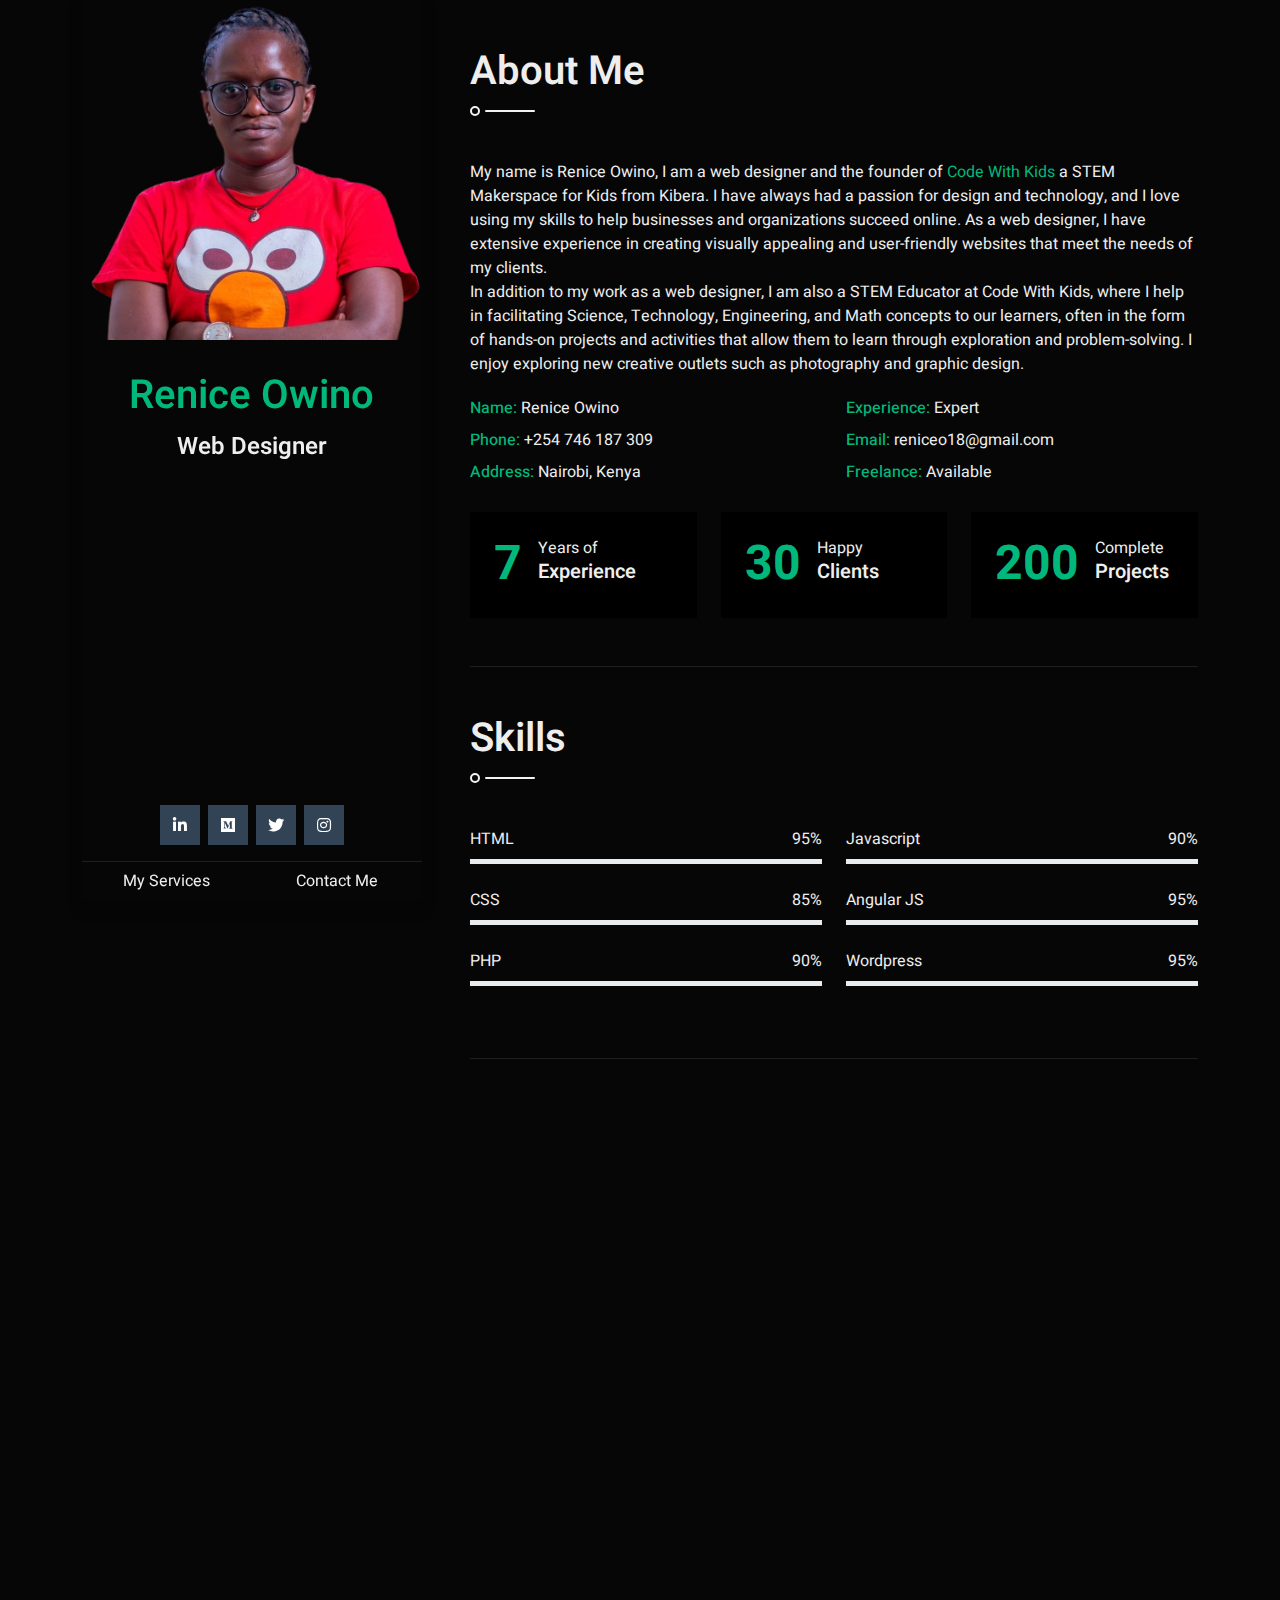
==== index.html @ 231dbdd2 "Testimonial" ====
<!DOCTYPE html>
<html lang="en">
    <head>
        <met#aeb3b8et="utf-8">
        <title>Renice Owino</title>
        <meta content="width=device-width, initial-scale=1.0" name="viewport">
        <meta content="Renice Owino's Personal Portfoli" name="keywords">
        <meta content="Personal Portfolio" name="description">

        <!-- Favicon -->
        <link href="img/favicon.ico" rel="icon">

        <!-- Google Web Fonts -->
        <link rel="preconnect" href="https://fonts.googleapis.com">
        <link rel="preconnect" href="https://fonts.gstatic.com" crossorigin>
        <link href="https://fonts.googleapis.com/css2?family=Heebo:wght@300;400;500;600;700&display=swap" rel="stylesheet">

        <!-- Icon Font Stylesheet -->
        <link href="https://cdnjs.cloudflare.com/ajax/libs/font-awesome/5.10.0/css/all.min.css" rel="stylesheet">
        <link href="https://cdn.jsdelivr.net/npm/bootstrap-icons@1.4.1/font/bootstrap-icons.css" rel="stylesheet">

        <!-- Libraries Stylesheet -->
        <link href="lib/owlcarousel/assets/owl.carousel.min.css" rel="stylesheet">
        <link href="lib/lightbox/css/lightbox.min.css" rel="stylesheet">
        <link href="lib/animate/animate.min.css" rel="stylesheet">

        <!-- Customized Bootstrap Stylesheet -->
        <link href="css/bootstrap.min.css" rel="stylesheet">

        <!-- Template Stylesheet -->
        <link href="css/style.css" rel="stylesheet">
    </head>

    <body>
        <!-- Spinner Start -->
        <div id="spinner" class="show bg-white position-fixed translate-middle w-100 vh-100 top-50 start-50 d-flex align-items-center justify-content-center">
            <div class="spinner-border text-primary" style="width: 3rem; height: 3rem;" role="status">
                <span class="sr-only">Loading...</span>
            </div>
        </div>
        <!-- Spinner End -->

        <div class="container">
            <div class="row g-5">
                <div class="col-lg-4 sticky-lg-top vh-100">
                    <div class="d-flex flex-column h-100 text-center overflow-auto shadow">
                        <img class="w-100 img-fluid mb-4" src="img/profile1.png" alt="Image">
                        <h1 class="text-primary mt-2">Renice Owino</h1>
                        <div class="mb-4" style="height: 22px;">
                            <h4 class="typed-text-output d-inline-block text-light">Web Designer</h4>                           
                            <span class="typed-cursor typed-cursor--blink"></span>                            
                            <div class="typed-text d-none">Web Designer, Web Developer, Front End Developer, Apps Designer, Apps Developer</div>
                        </div>
                        <div class="d-flex justify-content-center mt-auto mb-3">
                            <a class="btn btn-secondary btn-square mx-1" href="https://www.linkedin.com/in/renice-owino/"><i class="fab fa-linkedin-in"></i></a>
                            <a class="btn btn-secondary btn-square mx-1" href="#"><i class="fab fa-medium"></i></a>
                            <a class="btn btn-secondary btn-square mx-1" href="#"><i class="fab fa-twitter"></i></a>
                            <a class="btn btn-secondary btn-square mx-1" href="#"><i class="fab fa-instagram"></i></a>
                        </div>
                        <div class="d-flex align-items-end justify-content-between border-top">
                            <a href="#services" class="btn w-50 btn-scroll">My Services</a>
                            <a href="#contact" class="btn w-50 btn-scroll">Contact Me</a>
                        </div>
                    </div>
                </div>
                <div class="col-lg-8">
                    <!-- About Start -->
                    <section class="py-5 border-bottom wow fadeInUp" data-wow-delay="0.1s">
                        <h1 class="title pb-3 mb-5">About Me</h1>
                        <p>My name is Renice Owino, I am a web designer and the founder of <a href="https://www.linkedin.com/company/code-with-kids/">Code With Kids</a> a STEM Makerspace for Kids from Kibera. I have always had a passion for design and technology, and I love using my skills to help businesses and organizations succeed online. As a web designer, I have extensive experience in creating visually appealing and user-friendly websites that meet the needs of my clients.
<br>In addition to my work as a web designer, I am also a STEM Educator at Code With Kids, where I help in facilitating Science, Technology, Engineering, and Math concepts to our learners, often in the form of hands-on projects and activities that allow them to learn through exploration and problem-solving. I enjoy exploring new creative outlets such as photography and graphic design.
                        <div class="row mb-4">
                            <div class="col-sm-6 py-1">
                                <span class="fw-medium text-primary">Name:</span> Renice Owino
                            </div>
                         
                            <div class="col-sm-6 py-1">
                                <span class="fw-medium text-primary">Experience:</span> Expert
                            </div>
                            <div class="col-sm-6 py-1">
                                <span class="fw-medium text-primary">Phone:</span> +254 746 187 309
                            </div>
                            <div class="col-sm-6 py-1">
                                <span class="fw-medium text-primary">Email:</span> reniceo18@gmail.com
                            </div>
                            <div class="col-sm-6 py-1">
                                <span class="fw-medium text-primary">Address:</span> Nairobi, Kenya
                            </div>
                            <div class="col-sm-6 py-1">
                                <span class="fw-medium text-primary">Freelance:</span> Available
                            </div>
                        </div>
                        <div class="row g-4">
                            <div class="col-md-4 col-lg-6 col-xl-4">
                                <div class="d-flex bg-secondary p-4">
                                    <h1 class="flex-shrink-0 display-5 text-primary mb-0" data-toggle="counter-up">7</h1>
                                    <div class="ps-3">
                                        <p class="mb-0">Years of</p>
                                        <h5 class="mb-0">Experience</h5>
                                    </div>
                                </div>
                            </div>
                            <div class="col-md-4 col-lg-6 col-xl-4">
                                <div class="d-flex bg-secondary p-4">
                                    <h1 class="flex-shrink-0 display-5 text-primary mb-0" data-toggle="counter-up">30</h1>
                                    <div class="ps-3">
                                        <p class="mb-0">Happy</p>
                                        <h5 class="mb-0">Clients</h5>
                                    </div>
                                </div>
                            </div>
                            <div class="col-md-4 col-lg-6 col-xl-4">
                                <div class="d-flex bg-secondary p-4">
                                    <h1 class="flex-shrink-0 display-5 text-primary mb-0" data-toggle="counter-up">200</h1>
                                    <div class="ps-3">
                                        <p class="mb-0">Complete</p>
                                        <h5 class="mb-0">Projects</h5>
                                    </div>
                                </div>
                            </div>
                        </div>
                    </section>
                    <!-- About End -->

                    <!-- Skills Start -->
                    <section class="py-5 border-bottom wow fadeInUp" data-wow-delay="0.1s">
                        <h1 class="title pb-3 mb-5">Skills</h1>
                        <div class="row">
                            <div class="col-sm-6">
                                <div class="skill mb-4">
                                    <div class="d-flex justify-content-between">
                                        <p class="mb-2">HTML</p>
                                        <p class="mb-2">95%</p>
                                    </div>
                                    <div class="progress">
                                        <div class="progress-bar bg-primary" role="progressbar" aria-valuenow="95" aria-valuemin="0" aria-valuemax="100"></div>
                                    </div>
                                </div>
                                <div class="skill mb-4">
                                    <div class="d-flex justify-content-between">
                                        <p class="mb-2">CSS</p>
                                        <p class="mb-2">85%</p>
                                    </div>
                                    <div class="progress">
                                        <div class="progress-bar bg-warning" role="progressbar" aria-valuenow="85" aria-valuemin="0" aria-valuemax="100"></div>
                                    </div>
                                </div>
                                <div class="skill mb-4">
                                    <div class="d-flex justify-content-between">
                                        <p class="mb-2">PHP</p>
                                        <p class="mb-2">90%</p>
                                    </div>
                                    <div class="progress">
                                        <div class="progress-bar bg-danger" role="progressbar" aria-valuenow="90" aria-valuemin="0" aria-valuemax="100"></div>
                                    </div>
                                </div>
                            </div>
                            <div class="col-sm-6">
                                <div class="skill mb-4">
                                    <div class="d-flex justify-content-between">
                                        <p class="mb-2">Javascript</p>
                                        <p class="mb-2">90%</p>
                                    </div>
                                    <div class="progress">
                                        <div class="progress-bar bg-danger" role="progressbar" aria-valuenow="90" aria-valuemin="0" aria-valuemax="100"></div>
                                    </div>
                                </div>
                                <div class="skill mb-4">
                                    <div class="d-flex justify-content-between">
                                        <p class="mb-2">Angular JS</p>
                                        <p class="mb-2">95%</p>
                                    </div>
                                    <div class="progress">
                                        <div class="progress-bar bg-success" role="progressbar" aria-valuenow="95" aria-valuemin="0" aria-valuemax="100"></div>
                                    </div>
                                </div>
                                <div class="skill mb-4">
                                    <div class="d-flex justify-content-between">
                                        <p class="mb-2">Wordpress</p>
                                        <p class="mb-2">95%</p>
                                    </div>
                                    <div class="progress">
                                        <div class="progress-bar bg-info" role="progressbar" aria-valuenow="85" aria-valuemin="0" aria-valuemax="100"></div>
                                    </div>
                                </div>
                            </div>
                        </div>
                    </section>
                    <!-- Skills End -->

                    <!-- Expericence Start -->
                    <section class="py-5 wow fadeInUp" data-wow-delay="0.1s">
                        <h1 class="title pb-3 mb-5">Expericence</h1>
                        <div class="border-start border-2 border-light pt-2 ps-5">
                            <div class="position-relative mb-4">
                                <span class="bi bi-arrow-right fs-4 text-light position-absolute" style="top: -5px; left: -50px;"></span>
                                <h5 class="mb-1">Founder</h5>
                                <p class="mb-2">Code With Kids | <small>2017 - Present</small></p>
                                <p>Tempor eos dolore amet tempor dolor tempor. Dolore ea magna sit amet dolor eirmod. Eos ipsum est tempor dolor. Clita lorem kasd sed ea lorem diam ea lorem eirmod duo sit ipsum stet lorem diam</p>
                            </div>
                            <div class="position-relative mb-4">
                                <span class="bi bi-arrow-right fs-4 text-light position-absolute" style="top: -5px; left: -50px;"></span>
                                <h5 class="mb-1">Web Designer</h5>
                                <p class="mb-2">Freelancer | <small>2020 - Present</small></p>
                                <p>Tempor eos dolore amet tempor dolor tempor. Dolore ea magna sit amet dolor eirmod. Eos ipsum est tempor dolor. Clita lorem kasd sed ea lorem diam ea lorem eirmod duo sit ipsum stet lorem diam</p>
                            </div>
                            <div class="position-relative mb-4">
                                <span class="bi bi-arrow-right fs-4 text-light position-absolute" style="top: -5px; left: -50px;"></span>
                                <h5 class="mb-1">Technical Trainer</h5>
                                <p class="mb-2">Tunapanda Institute | <small>2016 - Present</small></p>
                                <p>Tempor eos dolore amet tempor dolor tempor. Dolore ea magna sit amet dolor eirmod. Eos ipsum est tempor dolor. Clita lorem kasd sed ea lorem diam ea lorem eirmod duo sit ipsum stet lorem diam</p>
                            </div>
                            <div class="position-relative mb-4">
                                <span class="bi bi-arrow-right fs-4 text-light position-absolute" style="top: -5px; left: -50px;"></span>
                                <h5 class="mb-1">STEM Educator</h5>
                                <p class="mb-2">STEMCAFE | <small>2020 - 2022</small></p>
                                <p>Tempor eos dolore amet tempor dolor tempor. Dolore ea magna sit amet dolor eirmod. Eos ipsum est tempor dolor. Clita lorem kasd sed ea lorem diam ea lorem eirmod duo sit ipsum stet lorem diam</p>
                            </div>
                        </div>
                    </section>
                    <!-- Expericence End -->

                    <!-- Services Start -->
                    <section class="py-5 border-bottom wow fadeInUp" data-wow-delay="0.1s" id="services">
                        <h1 class="title pb-3 mb-5">Services</h1>
                        <div class="row g-4">
                            <div class="col-md-6">
                                <div class="service-item">
                                    <i class="fa fa-2x fa-laptop-code mx-auto mb-4"></i>
                                    <h5 class="mb-2">Web Design</h5>
                                    <p class="mb-0">Justo sit justo eos amet tempor amet clita amet ipsum eos elitr. Amet lorem lorem lorem est amet labore</p>
                                </div>
                            </div>
                            <div class="col-md-6">
                                <div class="service-item">
                                    <i class="fab fa-2x fa-android mx-auto mb-4"></i>
                                    <h5 class="mb-2">Usability Testing</h5>
                                    <p class="mb-0">Justo sit justo eos amet tempor amet clita amet ipsum eos elitr. Amet lorem lorem lorem est amet labore</p>
                                </div>
                            </div>
                            <div class="col-md-6">
                                <div class="service-item">
                                    <i class="fa fa-2x fa-edit mx-auto mb-4"></i>
                                    <h5 class="mb-2">Coding Sessions</h5>
                                    <p class="mb-0">Justo sit justo eos amet tempor amet clita amet ipsum eos elitr. Amet lorem lorem lorem est amet labore</p>
                                </div>
                            </div>
                            <div class="col-md-6">
                                <div class="service-item">
                                    <i class="fa fa-2x fa-search mx-auto mb-4"></i>
                                    <h5 class="mb-2">Curriculum Design</h5>
                                    <p class="mb-0">Justo sit justo eos amet tempor amet clita amet ipsum eos elitr. Amet lorem lorem lorem est amet labore</p>
                                </div>
                            </div>
                        </div>
                    </section>
                    <!-- Services End -->

                    <!-- Portfolio Start -->
                    <section class="py-5 border-bottom wow fadeInUp" data-wow-delay="0.1s">
                        <h1 class="title pb-3 mb-5">Portfolio</h1>
                        <div class="row">
                            <div class="col-12">
                                <div class="row">
                                    <div class="col-12 text-center mb-2">
                                        <ul class="list-inline mb-4" id="portfolio-flters">
                                            <li class="btn btn-secondary active"  data-filter="*"><i class="fa fa-star me-2"></i>All</li>
                                            <li class="btn btn-secondary" data-filter=".first"><i class="fa fa-laptop-code me-2"></i>Design</li>
                                            <li class="btn btn-secondary" data-filter=".second"><i class="fa fa-mobile-alt me-2"></i>Sessions</li>
                                        </ul>
                                    </div>
                                </div>
                                <div class="row portfolio-container">
                                    <div class="col-md-6 mb-4 portfolio-item first">
                                        <div class="position-relative overflow-hidden mb-2">
                                            <img class="img-fluid w-100" src="img/portfolio-1.jpg" alt="">
                                            <div class="portfolio-btn d-flex align-items-center justify-content-center">
                                                <a href="img/portfolio-1.jpg" data-lightbox="portfolio">
                                                    <i class="bi bi-plus text-light"></i>
                                                </a>
                                            </div>
                                        </div>
                                    </div>
                                    <div class="col-md-6 mb-4 portfolio-item second">
                                        <div class="position-relative overflow-hidden mb-2">
                                            <img class="img-fluid w-100" src="img/portfolio-2.jpg" alt="">
                                            <div class="portfolio-btn d-flex align-items-center justify-content-center">
                                                <a href="img/portfolio-2.jpg" data-lightbox="portfolio">
                                                    <i class="bi bi-plus text-light"></i>
                                                </a>
                                            </div>
                                        </div>
                                    </div>
                                    <div class="col-md-6 mb-4 portfolio-item first">
                                        <div class="position-relative overflow-hidden mb-2">
                                            <img class="img-fluid w-100" src="img/portfolio-3.jpg" alt="">
                                            <div class="portfolio-btn d-flex align-items-center justify-content-center">
                                                <a href="img/portfolio-3.jpg" data-lightbox="portfolio">
                                                    <i class="bi bi-plus text-light"></i>
                                                </a>
                                            </div>
                                        </div>
                                    </div>
                                    <div class="col-md-6 mb-4 portfolio-item second">
                                        <div class="position-relative overflow-hidden mb-2">
                                            <img class="img-fluid w-100" src="img/portfolio-4.jpg" alt="">
                                            <div class="portfolio-btn d-flex align-items-center justify-content-center">
                                                <a href="img/portfolio-4.jpg" data-lightbox="portfolio">
                                                    <i class="bi bi-plus text-light"></i>
                                                </a>
                                            </div>
                                        </div>
                                    </div>
                                </div>
                            </div>
                        </div>
                    </section>
                    <!-- Portfolio End -->

                    <!-- Testimonial Start -->
                    <!-- <section class="py-5 border-bottom wow fadeInUp" data-wow-delay="0.1s">
                        <h1 class="title pb-3 mb-5">Testimonial</h1>
                        <div class="owl-carousel testimonial-carousel">
                            <div class="text-left">
                                <i class="fa fa-3x fa-quote-left text-primary mb-4"></i>
                                <p class="fs-4 mb-4">Dolor eirmod diam stet kasd sed. Aliqu rebum est eos. Rebum elitr dolore et eos labore, stet justo sed est sed. Diam sed sed dolor stet accusam amet eirmod eos, labore diam clita</p>
                                <div class="d-flex align-items-center">
                                    <img class="img-fluid" src="img/testimonial-1.jpg" style="width: 60px; height: 60px;">
                                    <div class="ps-3">
                                        <p class="text-primary fs-5 mb-1">Client Name</p>
                                        <i>Profession</i>
                                    </div>
                                </div>
                            </div>
                            <div class="text-left">
                                <i class="fa fa-3x fa-quote-left text-primary mb-4"></i>
                                <p class="fs-4 mb-4">Dolor eirmod diam stet kasd sed. Aliqu rebum est eos. Rebum elitr dolore et eos labore, stet justo sed est sed. Diam sed sed dolor stet accusam amet eirmod eos, labore diam clita</p>
                                <div class="d-flex align-items-center">
                                    <img class="img-fluid" src="img/testimonial-2.jpg" style="width: 60px; height: 60px;">
                                    <div class="ps-3">
                                        <p class="text-primary fs-5 mb-1">Client Name</p>
                                        <i>Profession</i>
                                    </div>
                                </div>
                            </div>
                            <div class="text-left">
                                <i class="fa fa-3x fa-quote-left text-primary mb-4"></i>
                                <p class="fs-4 mb-4">Dolor eirmod diam stet kasd sed. Aliqu rebum est eos. Rebum elitr dolore et eos labore, stet justo sed est sed. Diam sed sed dolor stet accusam amet eirmod eos, labore diam clita</p>
                                <div class="d-flex align-items-center">
                                    <img class="img-fluid" src="img/testimonial-3.jpg" style="width: 60px; height: 60px;">
                                    <div class="ps-3">
                                        <p class="text-primary fs-5 mb-1">Client Name</p>
                                        <i>Profession</i>
                                    </div>
                                </div>
                            </div>
                        </div>
                    </section> -->
                    <!-- Testimonial End -->

                    <!-- Subscribe Start -->
                    <section class="wow fadeInUp" data-wow-delay="0.1s">
                        <div class="bg-secondary text-center p-5">
                            <h1 class="text-white font-weight-bold">Subscribe My Newsletter</h1>
                            <p class="text-white">Subscribe and get my latest article in your inbox</p>
                            <div class="position-relative w-100">
                                <input class="form-control bg-dark border-0 w-100 py-3 ps-4 pe-5" type="text" placeholder="Your email">
                                <button type="button" class="btn btn-primary py-2 position-absolute top-0 end-0 mt-2 me-2">Subscribe</button>
                            </div>
                        </div>
                    </section>
                    <!-- Subscribe End -->

                    <!-- Contact Start -->
                    <section class="py-5 wow fadeInUp" data-wow-delay="0.1s" id="contact">
                        <h1 class="title pb-3 mb-5">Contact Me</h1>
						<p class="mb-4">You can Leave me a message in the form below or you can <a href="">WhatsApp me</a>.Thank you for considering me for your web design needs!
</p></p>
                        <form>
                            <div class="row g-3">
                                <div class="col-md-6">
                                    <div class="form-floating">
                                        <input type="text" class="form-control border-0 bg-secondary" id="name" placeholder="Your Name">
                                        <label for="name">Your Name</label>
                                    </div>
                                </div>
                                <div class="col-md-6">
                                    <div class="form-floating">
                                        <input type="email" class="form-control border-0 bg-secondary" id="email" placeholder="Your Email">
                                        <label for="email">Your Email</label>
                                    </div>
                                </div>
                                <div class="col-12">
                                    <div class="form-floating">
                                        <input type="text" class="form-control border-0 bg-secondary" id="subject" placeholder="Subject">
                                        <label for="subject">Subject</label>
                                    </div>
                                </div>
                                <div class="col-12">
                                    <div class="form-floating">
                                        <textarea class="form-control border-0 bg-secondary" placeholder="Leave a message here" id="message" style="height: 200px"></textarea>
                                        <label for="message">Message</label>
                                    </div>
                                </div>
                                <div class="col-12">
                                    <button class="btn btn-primary w-100 py-3" type="submit">Send Message</button>
                                </div>
                            </div>
                        </form>
                    </section>
                    <!-- Contact End -->

                    <!-- Footer Start -->
                    <section class="wow fadeIn" data-wow-delay="0.1s">
                        <div class="bg-secondary text-light text-center p-5">
                            <div class="d-flex justify-content-center mb-4">
                                <a class="btn btn-dark btn-square mx-1" href="https://www.linkedin.com/in/renice-owino/"><i class="fab fa-linkedin-in"></i></a>
                                <a class="btn btn-dark btn-square mx-1" href="#"><i class="fab fa-medium"></i></a>
                                <a class="btn btn-dark btn-square mx-1" href="#"><i class="fab fa-twitter"></i></a>
                                <a class="btn btn-dark btn-square mx-1" href="#"><i class="fab fa-instagram"></i></a>
                            </div>
							
                            <!--/*** This template is free as long as you keep the footer author’s credit link/attribution link/backlink. If you'd like to use the template without the footer author’s credit link/attribution link/backlink, you can purchase the Credit Removal License from "https://htmlcodex.com/credit-removal". Thank you for your support. ***/-->
							<p class="m-0">&copy; <a href="https://htmlcodex.com">All Rights Reserved.</a></p>
                            <p class="m-0">Designed by<a href="https://www.linkedin.com/in/renice-owino/"> Renice Owino</a></p>
                        </div>
                    </section>
                    <!-- Footer End -->
                </div>
            </div>
        </div>

        
        <!-- Back to Top -->
        <a href="#" class="back-to-top"><i class="fa fa-angle-double-up"></i></a>
        
        <!-- JavaScript Libraries -->
        <script src="https://code.jquery.com/jquery-3.4.1.min.js"></script>
        <script src="https://stackpath.bootstrapcdn.com/bootstrap/4.4.1/js/bootstrap.bundle.min.js"></script>
        <script src="lib/wow/wow.min.js"></script>
        <script src="lib/typed/typed.min.js"></script>
        <script src="lib/easing/easing.min.js"></script>
        <script src="lib/waypoints/waypoints.min.js"></script>
        <script src="lib/counterup/counterup.min.js"></script>
        <script src="lib/owlcarousel/owl.carousel.min.js"></script>
        <script src="lib/isotope/isotope.pkgd.min.js"></script>
        <script src="lib/lightbox/js/lightbox.min.js"></script>

        <!-- Contact Javascript File -->
        <script src="mail/jqBootstrapValidation.min.js"></script>
        <script src="mail/contact.js"></script>

        <!-- Template Javascript -->
        <script src="js/main.js"></script>
    </body>
</html>
---- css/style.css ----
/********** Template CSS **********/
:root {
  --primary: #00b87b;
  --secondary: black;
  --light: #f2f2f2;
  --dark: #2c3e50;
}

#spinner {
  opacity: 0;
  visibility: hidden;
  transition: opacity 0.5s ease-out, visibility 0s linear 0.5s;
  z-index: 99999;
}

#spinner.show {
  transition: opacity 0.5s ease-out, visibility 0s linear 0s;
  visibility: visible;
  opacity: 1;
}

@media (max-width: 991.98px) {
  .sticky-lg-top.vh-100 {
    height: 100% !important;
  }
}

.fw-semi-bold {
  font-weight: 600;
}

.fw-medium {
  font-weight: 500;
}

.btn-square {
  width: 40px;
  height: 40px;
}

.btn-sm-square {
  width: 30px;
  height: 30px;
}

.btn-lg-square {
  width: 50px;
  height: 50px;
}

.btn-square,
.btn-sm-square,
.btn-lg-square {
  padding: 0;
  display: flex;
  align-items: center;
  justify-content: center;
}

.btn.btn-primary {
  color: #ffffff;
}

.typed-cursor {
  font-size: 25px;
  color: var(--light);
}

.back-to-top {
  position: fixed;
  display: none;
  width: 30px;
  height: 30px;
  text-align: center;
  line-height: 1;
  font-size: 30px;
  right: 30px;
  bottom: 30px;
  transition: background 0.5s;
  z-index: 11;
}

.back-to-top i {
  color: var(--primary);
}

.back-to-top i:hover {
  color: var(--dark);
}

.back-to-top {
  -webkit-animation: action 1s infinite alternate;
  animation: action 1s infinite alternate;
}

@-webkit-keyframes action {
  0% {
    transform: translateY(0);
  }

  100% {
    transform: translateY(-15px);
  }
}

@keyframes action {
  0% {
    transform: translateY(0);
  }

  100% {
    transform: translateY(-15px);
  }
}

.title {
  position: relative;
}

.title::before {
  position: absolute;
  content: "";
  width: 10px;
  height: 10px;
  bottom: -4px;
  left: 0;
  border: 2px solid var(--light);
  border-radius: 10px;
}

.title::after {
  position: absolute;
  content: "";
  width: 50px;
  height: 2px;
  bottom: 0;
  left: 15px;
  border-radius: 2px;
  background: var(--light);
}

.progress {
  height: 5px;
}

.progress .progress-bar {
  width: 0px;
  transition: 2s;
}

.service-item {
  padding: 30px;
  text-align: center;
  background: var(--secondary);
}

.service-item i {
  width: 75px;
  height: 75px;
  display: flex;
  align-items: center;
  justify-content: center;
  background: var(--light);
  color: var(--primary);
  transition: 0.5s;
}

.service-item:hover i {
  background: var(--primary);
  color: var(--light);
}

.portfolio-item .portfolio-btn {
  position: absolute;
  width: 0;
  height: 0;
  top: 50%;
  left: 50%;
  font-size: 90px;
  background: rgba(44, 62, 80, 0.9);
  opacity: 0;
  transition: 0.5s;
}

.portfolio-item:hover .portfolio-btn {
  opacity: 1;
  width: calc(100% - 60px);
  height: calc(100% - 60px);
  top: 30px;
  left: 30px;
}

.portfolio-item i {
  opacity: 0;
  transition: 0.3s;
  transition-delay: 0.3s;
}

.portfolio-item:hover i {
  opacity: 1;
}

.testimonial-carousel .owl-dots {
  margin-top: 25px;
  text-align: center;
}

.testimonial-carousel .owl-dot {
  display: inline-block;
  margin: 0 5px;
  width: 15px;
  height: 15px;
  background: var(--light);
}

.testimonial-carousel .owl-dot.active {
  background: var(--primary);
}
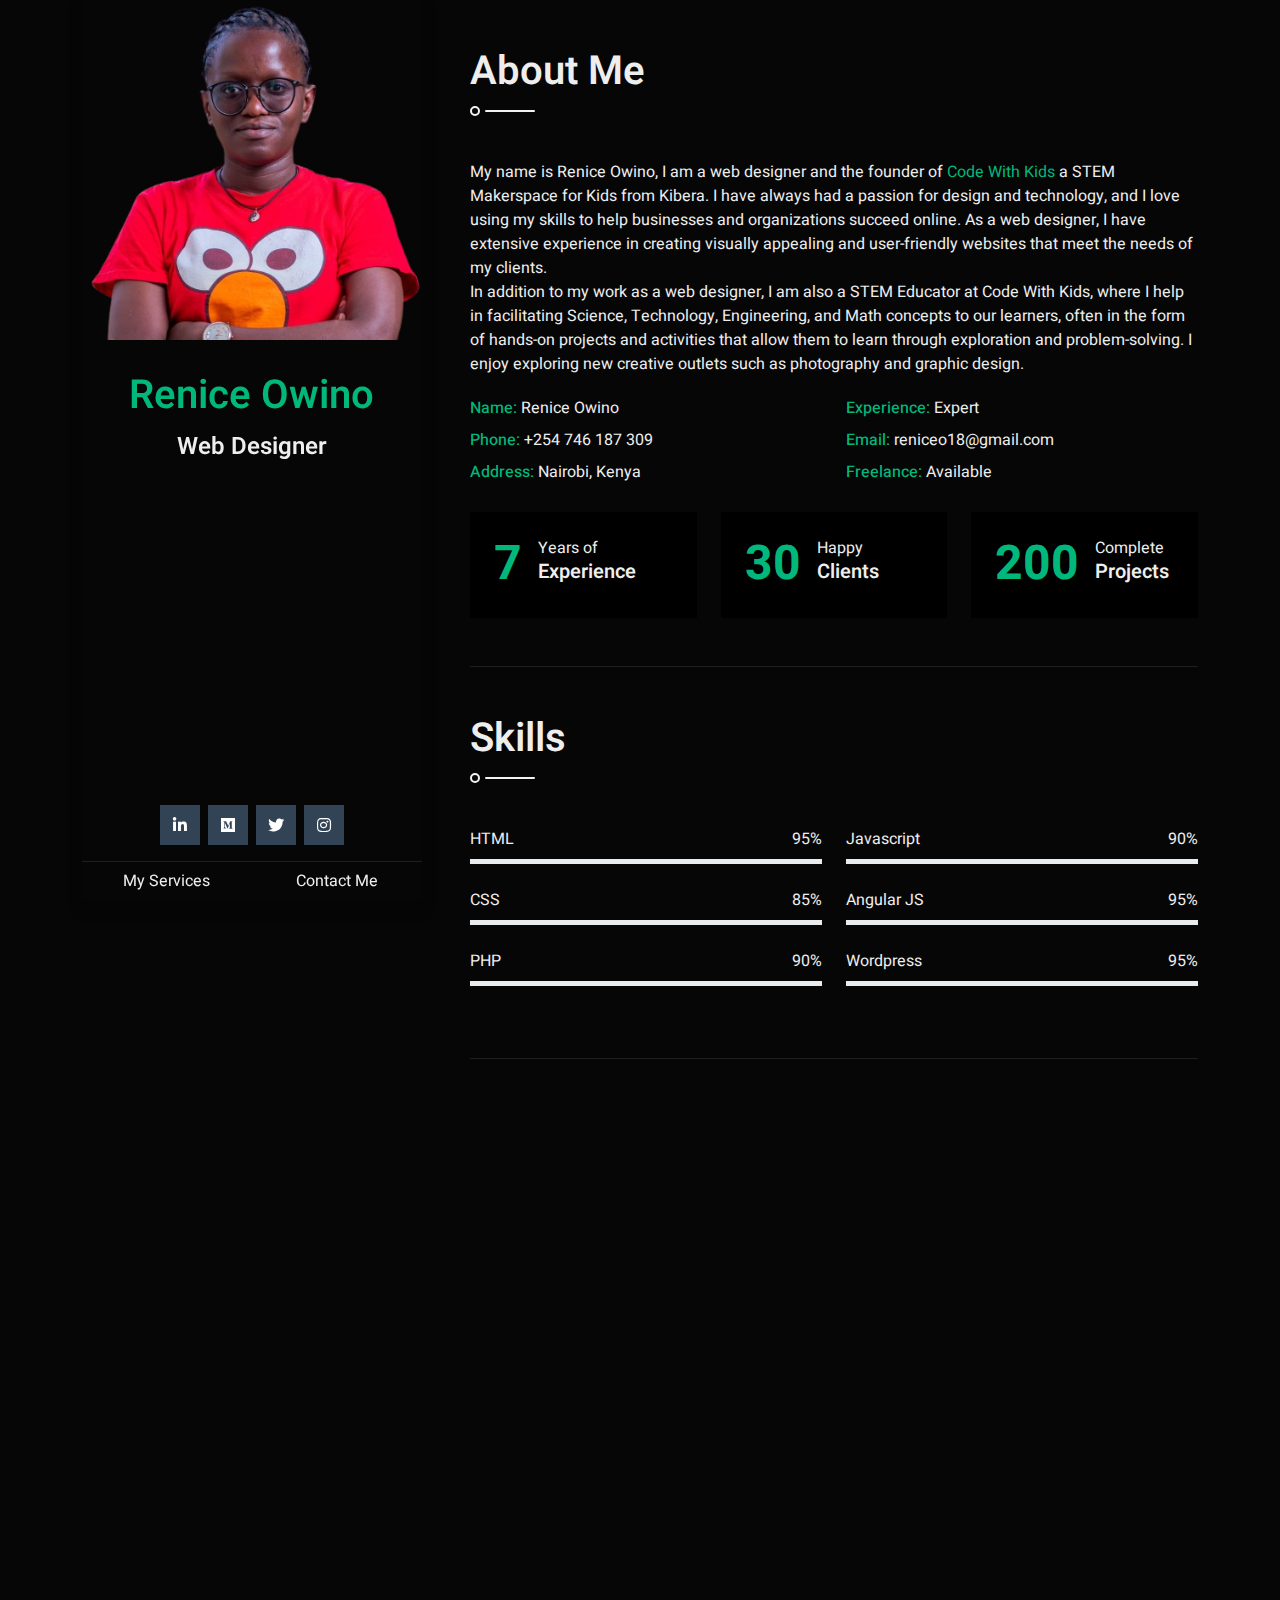
==== commit 84fcac4d: "testimonials" ====
--- a/index.html
+++ b/index.html
@@ -318,7 +318,7 @@
                     <!-- Portfolio End -->
 
                     <!-- Testimonial Start -->
-                    <!-- <section class="py-5 border-bottom wow fadeInUp" data-wow-delay="0.1s">
+                    <section class="py-5 border-bottom wow fadeInUp" data-wow-delay="0.1s">
                         <h1 class="title pb-3 mb-5">Testimonial</h1>
                         <div class="owl-carousel testimonial-carousel">
                             <div class="text-left">
@@ -355,7 +355,7 @@
                                 </div>
                             </div>
                         </div>
-                    </section> -->
+                    </section>
                     <!-- Testimonial End -->
 
                     <!-- Subscribe Start -->
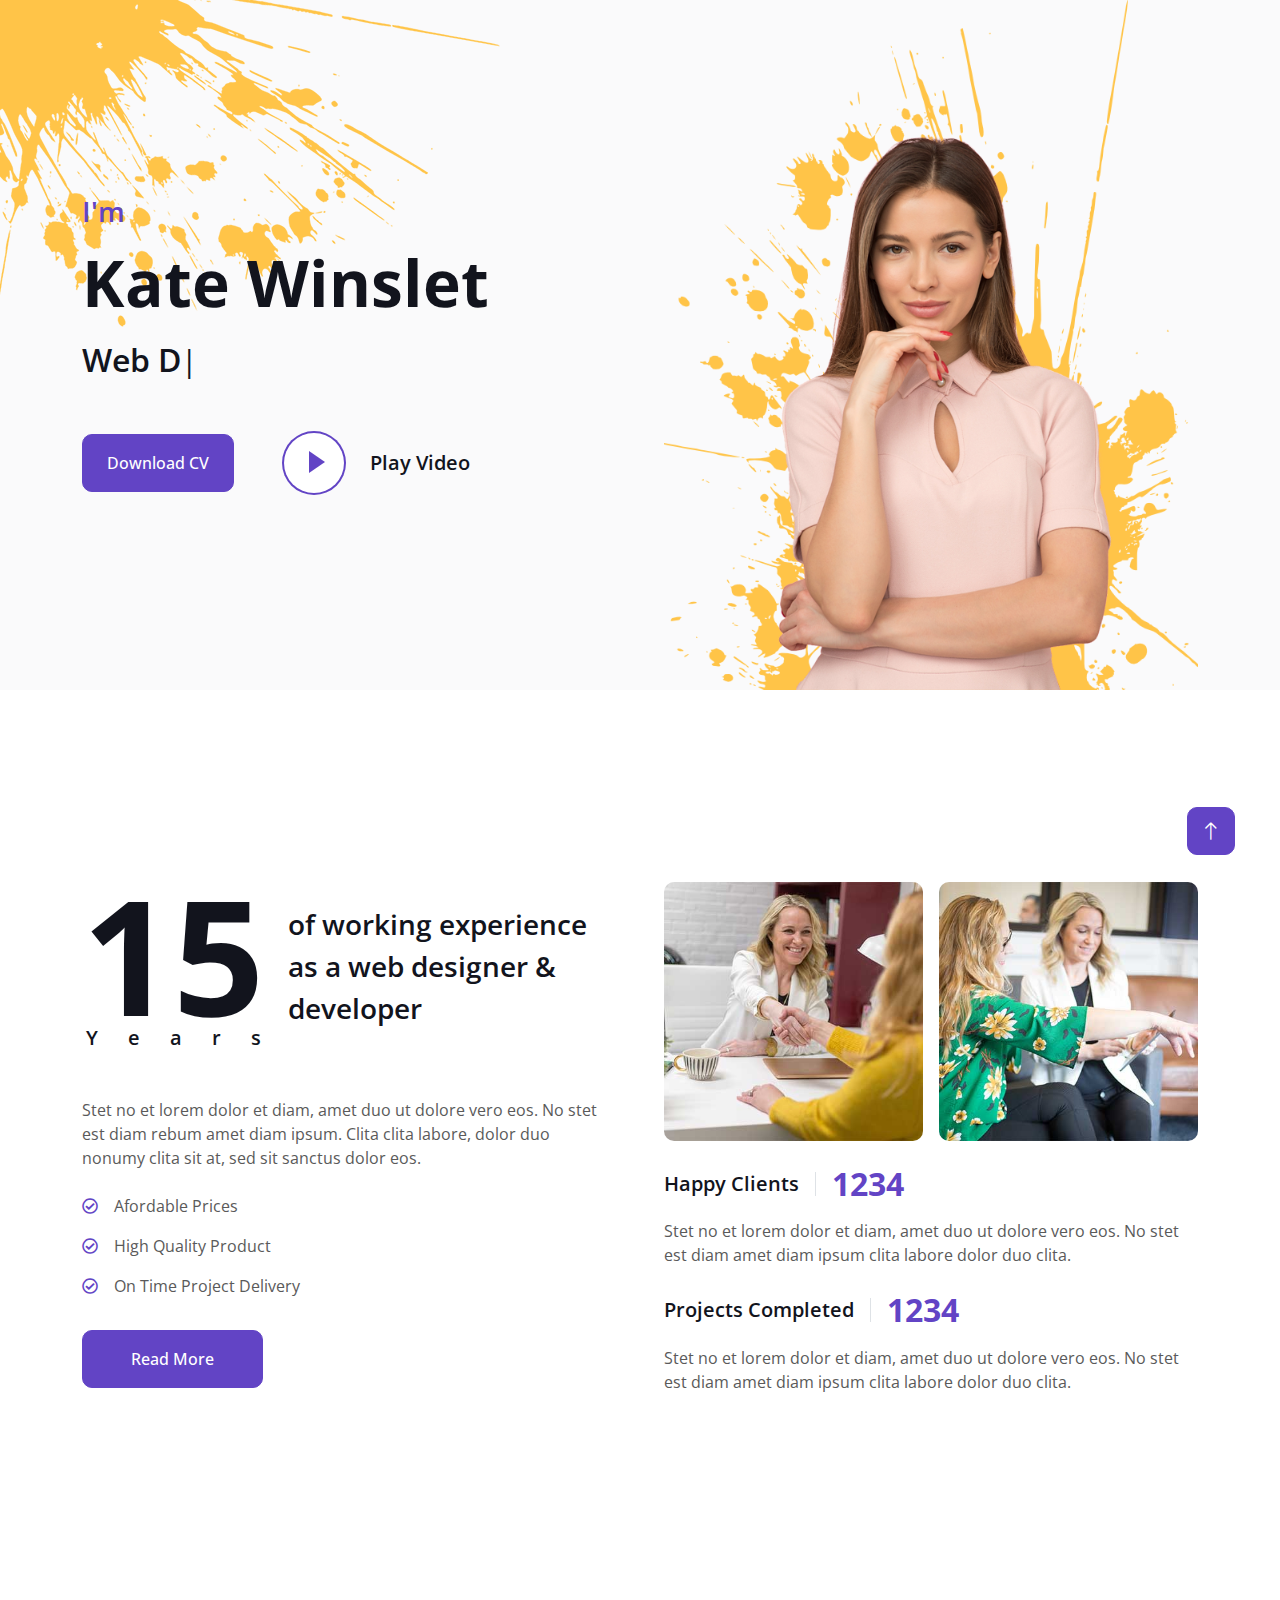
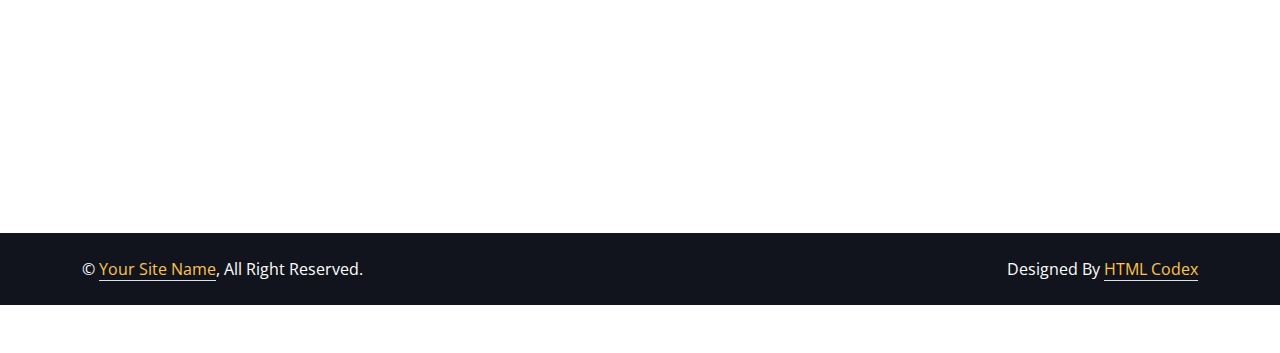
==== commit 83d52eae: "Upgrade2.0" ====
--- a/index.html
+++ b/index.html
@@ -1,456 +1,692 @@
 <!DOCTYPE html>
 <html lang="en">
-    <head>
-        <met#aeb3b8et="utf-8">
-        <title>Renice Owino</title>
-        <meta content="width=device-width, initial-scale=1.0" name="viewport">
-        <meta content="Renice Owino's Personal Portfoli" name="keywords">
-        <meta content="Personal Portfolio" name="description">
-
-        <!-- Favicon -->
-        <link href="img/favicon.ico" rel="icon">
-
-        <!-- Google Web Fonts -->
-        <link rel="preconnect" href="https://fonts.googleapis.com">
-        <link rel="preconnect" href="https://fonts.gstatic.com" crossorigin>
-        <link href="https://fonts.googleapis.com/css2?family=Heebo:wght@300;400;500;600;700&display=swap" rel="stylesheet">
-
-        <!-- Icon Font Stylesheet -->
-        <link href="https://cdnjs.cloudflare.com/ajax/libs/font-awesome/5.10.0/css/all.min.css" rel="stylesheet">
-        <link href="https://cdn.jsdelivr.net/npm/bootstrap-icons@1.4.1/font/bootstrap-icons.css" rel="stylesheet">
-
-        <!-- Libraries Stylesheet -->
-        <link href="lib/owlcarousel/assets/owl.carousel.min.css" rel="stylesheet">
-        <link href="lib/lightbox/css/lightbox.min.css" rel="stylesheet">
-        <link href="lib/animate/animate.min.css" rel="stylesheet">
-
-        <!-- Customized Bootstrap Stylesheet -->
-        <link href="css/bootstrap.min.css" rel="stylesheet">
-
-        <!-- Template Stylesheet -->
-        <link href="css/style.css" rel="stylesheet">
-    </head>
-
-    <body>
-        <!-- Spinner Start -->
-        <div id="spinner" class="show bg-white position-fixed translate-middle w-100 vh-100 top-50 start-50 d-flex align-items-center justify-content-center">
-            <div class="spinner-border text-primary" style="width: 3rem; height: 3rem;" role="status">
-                <span class="sr-only">Loading...</span>
-            </div>
-        </div>
-        <!-- Spinner End -->
-
+
+<head>
+    <meta charset="utf-8">
+    <title>ProMan - Personal Portfolio HTML Template</title>
+    <meta content="width=device-width, initial-scale=1.0" name="viewport">
+    <meta content="" name="keywords">
+    <meta content="" name="description">
+
+    <!-- Favicon -->
+    <link href="img/favicon.ico" rel="icon">
+
+    <!-- Google Web Fonts -->
+    <link rel="preconnect" href="https://fonts.googleapis.com">
+    <link rel="preconnect" href="https://fonts.gstatic.com" crossorigin>
+    <link href="https://fonts.googleapis.com/css2?family=Open+Sans:wght@400;500;600;700;800&display=swap" rel="stylesheet"> 
+
+    <!-- Icon Font Stylesheet -->
+    <link href="https://cdnjs.cloudflare.com/ajax/libs/font-awesome/5.10.0/css/all.min.css" rel="stylesheet">
+    <link href="https://cdn.jsdelivr.net/npm/bootstrap-icons@1.4.1/font/bootstrap-icons.css" rel="stylesheet">
+
+    <!-- Libraries Stylesheet -->
+    <link href="lib/animate/animate.min.css" rel="stylesheet">
+    <link href="lib/lightbox/css/lightbox.min.css" rel="stylesheet">
+    <link href="lib/owlcarousel/assets/owl.carousel.min.css" rel="stylesheet">
+
+    <!-- Customized Bootstrap Stylesheet -->
+    <link href="css/bootstrap.min.css" rel="stylesheet">
+
+    <!-- Template Stylesheet -->
+    <link href="css/style.css" rel="stylesheet">
+</head>
+
+<body data-bs-spy="scroll" data-bs-target=".navbar" data-bs-offset="51">
+    <!-- Spinner Start -->
+    <div id="spinner" class="show bg-white position-fixed translate-middle w-100 vh-100 top-50 start-50 d-flex align-items-center justify-content-center">
+        <div class="spinner-border text-primary" style="width: 3rem; height: 3rem;" role="status">
+            <span class="sr-only">Loading...</span>
+        </div>
+    </div>
+    <!-- Spinner End -->
+
+
+    <!-- Navbar Start -->
+    <nav class="navbar navbar-expand-lg bg-white navbar-light fixed-top shadow py-lg-0 px-4 px-lg-5 wow fadeIn" data-wow-delay="0.1s">
+        <a href="index.html" class="navbar-brand d-block d-lg-none">
+            <h1 class="text-primary fw-bold m-0">ProMan</h1>
+        </a>
+        <button type="button" class="navbar-toggler" data-bs-toggle="collapse" data-bs-target="#navbarCollapse">
+            <span class="navbar-toggler-icon"></span>
+        </button>
+        <div class="collapse navbar-collapse justify-content-between py-4 py-lg-0" id="navbarCollapse">
+            <div class="navbar-nav ms-auto py-0">
+                <a href="#home" class="nav-item nav-link active">Home</a>
+                <a href="#about" class="nav-item nav-link">About</a>
+                <a href="#skill" class="nav-item nav-link">Skills</a>
+                <a href="#service" class="nav-item nav-link">Services</a>
+            </div>
+            <a href="index.html" class="navbar-brand bg-secondary py-3 px-4 mx-3 d-none d-lg-block">
+                <h1 class="text-primary fw-bold m-0">ProMan</h1>
+            </a>
+            <div class="navbar-nav me-auto py-0">
+                <a href="#project" class="nav-item nav-link">Projects</a>
+                <a href="#team" class="nav-item nav-link">Team</a>
+                <a href="#testimonial" class="nav-item nav-link">Testimonial</a>
+                <a href="#contact" class="nav-item nav-link">Contact</a>
+            </div>
+        </div>
+    </nav>
+    <!-- Navbar End -->
+
+
+    <!-- Header Start -->
+    <div class="container-fluid bg-light my-6 mt-0" id="home">
+        <div class="container">
+            <div class="row g-5 align-items-center">
+                <div class="col-lg-6 py-6 pb-0 pt-lg-0">
+                    <h3 class="text-primary mb-3">I'm</h3>
+                    <h1 class="display-3 mb-3">Kate Winslet</h1>
+                    <h2 class="typed-text-output d-inline"></h2>
+                    <div class="typed-text d-none">Web Designer, Web Developer, Front End Developer, Apps Designer, Apps Developer</div>
+                    <div class="d-flex align-items-center pt-5">
+                        <a href="" class="btn btn-primary py-3 px-4 me-5">Download CV</a>
+                        <button type="button" class="btn-play" data-bs-toggle="modal"
+                            data-src="https://www.youtube.com/embed/DWRcNpR6Kdc" data-bs-target="#videoModal">
+                            <span></span>
+                        </button>
+                        <h5 class="ms-4 mb-0 d-none d-sm-block">Play Video</h5>
+                    </div>
+                </div>
+                <div class="col-lg-6">
+                    <img class="img-fluid" src="img/profile.png" alt="">
+                </div>
+            </div>
+        </div>
+    </div>
+    <!-- Header End -->
+
+
+    <!-- Video Modal Start -->
+    <div class="modal modal-video fade" id="videoModal" tabindex="-1" aria-labelledby="exampleModalLabel" aria-hidden="true">
+        <div class="modal-dialog">
+            <div class="modal-content rounded-0">
+                <div class="modal-header">
+                    <h3 class="modal-title" id="exampleModalLabel">Youtube Video</h3>
+                    <button type="button" class="btn-close" data-bs-dismiss="modal" aria-label="Close"></button>
+                </div>
+                <div class="modal-body">
+                    <!-- 16:9 aspect ratio -->
+                    <div class="ratio ratio-16x9">
+                        <iframe class="embed-responsive-item" src="" id="video" allowfullscreen allowscriptaccess="always"
+                            allow="autoplay"></iframe>
+                    </div>
+                </div>
+            </div>
+        </div>
+    </div>
+    <!-- Video Modal End -->
+
+
+    <!-- About Start -->
+    <div class="container-xxl py-6" id="about">
         <div class="container">
             <div class="row g-5">
-                <div class="col-lg-4 sticky-lg-top vh-100">
-                    <div class="d-flex flex-column h-100 text-center overflow-auto shadow">
-                        <img class="w-100 img-fluid mb-4" src="img/profile1.png" alt="Image">
-                        <h1 class="text-primary mt-2">Renice Owino</h1>
-                        <div class="mb-4" style="height: 22px;">
-                            <h4 class="typed-text-output d-inline-block text-light">Web Designer</h4>                           
-                            <span class="typed-cursor typed-cursor--blink"></span>                            
-                            <div class="typed-text d-none">Web Designer, Web Developer, Front End Developer, Apps Designer, Apps Developer</div>
-                        </div>
-                        <div class="d-flex justify-content-center mt-auto mb-3">
-                            <a class="btn btn-secondary btn-square mx-1" href="https://www.linkedin.com/in/renice-owino/"><i class="fab fa-linkedin-in"></i></a>
-                            <a class="btn btn-secondary btn-square mx-1" href="#"><i class="fab fa-medium"></i></a>
-                            <a class="btn btn-secondary btn-square mx-1" href="#"><i class="fab fa-twitter"></i></a>
-                            <a class="btn btn-secondary btn-square mx-1" href="#"><i class="fab fa-instagram"></i></a>
-                        </div>
-                        <div class="d-flex align-items-end justify-content-between border-top">
-                            <a href="#services" class="btn w-50 btn-scroll">My Services</a>
-                            <a href="#contact" class="btn w-50 btn-scroll">Contact Me</a>
-                        </div>
-                    </div>
-                </div>
-                <div class="col-lg-8">
-                    <!-- About Start -->
-                    <section class="py-5 border-bottom wow fadeInUp" data-wow-delay="0.1s">
-                        <h1 class="title pb-3 mb-5">About Me</h1>
-                        <p>My name is Renice Owino, I am a web designer and the founder of <a href="https://www.linkedin.com/company/code-with-kids/">Code With Kids</a> a STEM Makerspace for Kids from Kibera. I have always had a passion for design and technology, and I love using my skills to help businesses and organizations succeed online. As a web designer, I have extensive experience in creating visually appealing and user-friendly websites that meet the needs of my clients.
-<br>In addition to my work as a web designer, I am also a STEM Educator at Code With Kids, where I help in facilitating Science, Technology, Engineering, and Math concepts to our learners, often in the form of hands-on projects and activities that allow them to learn through exploration and problem-solving. I enjoy exploring new creative outlets such as photography and graphic design.
-                        <div class="row mb-4">
-                            <div class="col-sm-6 py-1">
-                                <span class="fw-medium text-primary">Name:</span> Renice Owino
-                            </div>
-                         
-                            <div class="col-sm-6 py-1">
-                                <span class="fw-medium text-primary">Experience:</span> Expert
-                            </div>
-                            <div class="col-sm-6 py-1">
-                                <span class="fw-medium text-primary">Phone:</span> +254 746 187 309
-                            </div>
-                            <div class="col-sm-6 py-1">
-                                <span class="fw-medium text-primary">Email:</span> reniceo18@gmail.com
-                            </div>
-                            <div class="col-sm-6 py-1">
-                                <span class="fw-medium text-primary">Address:</span> Nairobi, Kenya
-                            </div>
-                            <div class="col-sm-6 py-1">
-                                <span class="fw-medium text-primary">Freelance:</span> Available
-                            </div>
-                        </div>
-                        <div class="row g-4">
-                            <div class="col-md-4 col-lg-6 col-xl-4">
-                                <div class="d-flex bg-secondary p-4">
-                                    <h1 class="flex-shrink-0 display-5 text-primary mb-0" data-toggle="counter-up">7</h1>
-                                    <div class="ps-3">
-                                        <p class="mb-0">Years of</p>
-                                        <h5 class="mb-0">Experience</h5>
-                                    </div>
-                                </div>
-                            </div>
-                            <div class="col-md-4 col-lg-6 col-xl-4">
-                                <div class="d-flex bg-secondary p-4">
-                                    <h1 class="flex-shrink-0 display-5 text-primary mb-0" data-toggle="counter-up">30</h1>
-                                    <div class="ps-3">
-                                        <p class="mb-0">Happy</p>
-                                        <h5 class="mb-0">Clients</h5>
-                                    </div>
-                                </div>
-                            </div>
-                            <div class="col-md-4 col-lg-6 col-xl-4">
-                                <div class="d-flex bg-secondary p-4">
-                                    <h1 class="flex-shrink-0 display-5 text-primary mb-0" data-toggle="counter-up">200</h1>
-                                    <div class="ps-3">
-                                        <p class="mb-0">Complete</p>
-                                        <h5 class="mb-0">Projects</h5>
-                                    </div>
-                                </div>
-                            </div>
-                        </div>
-                    </section>
-                    <!-- About End -->
-
-                    <!-- Skills Start -->
-                    <section class="py-5 border-bottom wow fadeInUp" data-wow-delay="0.1s">
-                        <h1 class="title pb-3 mb-5">Skills</h1>
-                        <div class="row">
-                            <div class="col-sm-6">
-                                <div class="skill mb-4">
-                                    <div class="d-flex justify-content-between">
-                                        <p class="mb-2">HTML</p>
-                                        <p class="mb-2">95%</p>
-                                    </div>
-                                    <div class="progress">
-                                        <div class="progress-bar bg-primary" role="progressbar" aria-valuenow="95" aria-valuemin="0" aria-valuemax="100"></div>
-                                    </div>
-                                </div>
-                                <div class="skill mb-4">
-                                    <div class="d-flex justify-content-between">
-                                        <p class="mb-2">CSS</p>
-                                        <p class="mb-2">85%</p>
-                                    </div>
-                                    <div class="progress">
-                                        <div class="progress-bar bg-warning" role="progressbar" aria-valuenow="85" aria-valuemin="0" aria-valuemax="100"></div>
-                                    </div>
-                                </div>
-                                <div class="skill mb-4">
-                                    <div class="d-flex justify-content-between">
-                                        <p class="mb-2">PHP</p>
-                                        <p class="mb-2">90%</p>
-                                    </div>
-                                    <div class="progress">
-                                        <div class="progress-bar bg-danger" role="progressbar" aria-valuenow="90" aria-valuemin="0" aria-valuemax="100"></div>
-                                    </div>
-                                </div>
-                            </div>
-                            <div class="col-sm-6">
-                                <div class="skill mb-4">
-                                    <div class="d-flex justify-content-between">
-                                        <p class="mb-2">Javascript</p>
-                                        <p class="mb-2">90%</p>
-                                    </div>
-                                    <div class="progress">
-                                        <div class="progress-bar bg-danger" role="progressbar" aria-valuenow="90" aria-valuemin="0" aria-valuemax="100"></div>
-                                    </div>
-                                </div>
-                                <div class="skill mb-4">
-                                    <div class="d-flex justify-content-between">
-                                        <p class="mb-2">Angular JS</p>
-                                        <p class="mb-2">95%</p>
-                                    </div>
-                                    <div class="progress">
-                                        <div class="progress-bar bg-success" role="progressbar" aria-valuenow="95" aria-valuemin="0" aria-valuemax="100"></div>
-                                    </div>
-                                </div>
-                                <div class="skill mb-4">
-                                    <div class="d-flex justify-content-between">
-                                        <p class="mb-2">Wordpress</p>
-                                        <p class="mb-2">95%</p>
-                                    </div>
-                                    <div class="progress">
-                                        <div class="progress-bar bg-info" role="progressbar" aria-valuenow="85" aria-valuemin="0" aria-valuemax="100"></div>
-                                    </div>
-                                </div>
-                            </div>
-                        </div>
-                    </section>
-                    <!-- Skills End -->
-
-                    <!-- Expericence Start -->
-                    <section class="py-5 wow fadeInUp" data-wow-delay="0.1s">
-                        <h1 class="title pb-3 mb-5">Expericence</h1>
-                        <div class="border-start border-2 border-light pt-2 ps-5">
-                            <div class="position-relative mb-4">
-                                <span class="bi bi-arrow-right fs-4 text-light position-absolute" style="top: -5px; left: -50px;"></span>
-                                <h5 class="mb-1">Founder</h5>
-                                <p class="mb-2">Code With Kids | <small>2017 - Present</small></p>
-                                <p>Tempor eos dolore amet tempor dolor tempor. Dolore ea magna sit amet dolor eirmod. Eos ipsum est tempor dolor. Clita lorem kasd sed ea lorem diam ea lorem eirmod duo sit ipsum stet lorem diam</p>
-                            </div>
-                            <div class="position-relative mb-4">
-                                <span class="bi bi-arrow-right fs-4 text-light position-absolute" style="top: -5px; left: -50px;"></span>
-                                <h5 class="mb-1">Web Designer</h5>
-                                <p class="mb-2">Freelancer | <small>2020 - Present</small></p>
-                                <p>Tempor eos dolore amet tempor dolor tempor. Dolore ea magna sit amet dolor eirmod. Eos ipsum est tempor dolor. Clita lorem kasd sed ea lorem diam ea lorem eirmod duo sit ipsum stet lorem diam</p>
-                            </div>
-                            <div class="position-relative mb-4">
-                                <span class="bi bi-arrow-right fs-4 text-light position-absolute" style="top: -5px; left: -50px;"></span>
-                                <h5 class="mb-1">Technical Trainer</h5>
-                                <p class="mb-2">Tunapanda Institute | <small>2016 - Present</small></p>
-                                <p>Tempor eos dolore amet tempor dolor tempor. Dolore ea magna sit amet dolor eirmod. Eos ipsum est tempor dolor. Clita lorem kasd sed ea lorem diam ea lorem eirmod duo sit ipsum stet lorem diam</p>
-                            </div>
-                            <div class="position-relative mb-4">
-                                <span class="bi bi-arrow-right fs-4 text-light position-absolute" style="top: -5px; left: -50px;"></span>
-                                <h5 class="mb-1">STEM Educator</h5>
-                                <p class="mb-2">STEMCAFE | <small>2020 - 2022</small></p>
-                                <p>Tempor eos dolore amet tempor dolor tempor. Dolore ea magna sit amet dolor eirmod. Eos ipsum est tempor dolor. Clita lorem kasd sed ea lorem diam ea lorem eirmod duo sit ipsum stet lorem diam</p>
-                            </div>
-                        </div>
-                    </section>
-                    <!-- Expericence End -->
-
-                    <!-- Services Start -->
-                    <section class="py-5 border-bottom wow fadeInUp" data-wow-delay="0.1s" id="services">
-                        <h1 class="title pb-3 mb-5">Services</h1>
-                        <div class="row g-4">
+                <div class="col-lg-6 wow fadeInUp" data-wow-delay="0.1s">
+                    <div class="d-flex align-items-center mb-5">
+                        <div class="years flex-shrink-0 text-center me-4">
+                            <h1 class="display-1 mb-0">15</h1>
+                            <h5 class="mb-0">Years</h5>
+                        </div>
+                        <h3 class="lh-base mb-0">of working experience as a web designer & developer</h3>
+                    </div>
+                    <p class="mb-4">Stet no et lorem dolor et diam, amet duo ut dolore vero eos. No stet est diam rebum amet diam ipsum. Clita clita labore, dolor duo nonumy clita sit at, sed sit sanctus dolor eos.</p>
+                    <p class="mb-3"><i class="far fa-check-circle text-primary me-3"></i>Afordable Prices</p>
+                    <p class="mb-3"><i class="far fa-check-circle text-primary me-3"></i>High Quality Product</p>
+                    <p class="mb-3"><i class="far fa-check-circle text-primary me-3"></i>On Time Project Delivery</p>
+                    <a class="btn btn-primary py-3 px-5 mt-3" href="">Read More</a>
+                </div>
+                <div class="col-lg-6 wow fadeInUp" data-wow-delay="0.5s">
+                    <div class="row g-3 mb-4">
+                        <div class="col-sm-6">
+                            <img class="img-fluid rounded" src="img/about-1.jpg" alt="">
+                        </div>
+                        <div class="col-sm-6">
+                            <img class="img-fluid rounded" src="img/about-2.jpg" alt="">
+                        </div>
+                    </div>
+                    <div class="d-flex align-items-center mb-3">
+                        <h5 class="border-end pe-3 me-3 mb-0">Happy Clients</h5>
+                        <h2 class="text-primary fw-bold mb-0" data-toggle="counter-up">1234</h2>
+                    </div>
+                    <p class="mb-4">Stet no et lorem dolor et diam, amet duo ut dolore vero eos. No stet est diam amet diam ipsum clita labore dolor duo clita.</p>
+                    <div class="d-flex align-items-center mb-3">
+                        <h5 class="border-end pe-3 me-3 mb-0">Projects Completed</h5>
+                        <h2 class="text-primary fw-bold mb-0" data-toggle="counter-up">1234</h2>
+                    </div>
+                    <p class="mb-0">Stet no et lorem dolor et diam, amet duo ut dolore vero eos. No stet est diam amet diam ipsum clita labore dolor duo clita.</p>
+                </div>
+            </div>
+        </div>
+    </div>
+    <!-- About End -->
+
+
+    <!-- Expertise Start -->
+    <div class="container-xxl py-6 pb-5" id="skill">
+        <div class="container">
+            <div class="row g-5">
+                <div class="col-lg-6 wow fadeInUp" data-wow-delay="0.1s">
+                    <h1 class="display-5 mb-5">Skills & Experience</h1>
+                    <p class="mb-4">Stet no et lorem dolor et diam, amet duo ut dolore vero eos. No stet est diam rebum amet diam ipsum clita dolor duo clita sit.</p>
+                    <h3 class="mb-4">My Skills</h3>
+                    <div class="row align-items-center">
+                        <div class="col-md-6">
+                            <div class="skill mb-4">
+                                <div class="d-flex justify-content-between">
+                                    <h6 class="font-weight-bold">HTML</h6>
+                                    <h6 class="font-weight-bold">95%</h6>
+                                </div>
+                                <div class="progress">
+                                    <div class="progress-bar bg-primary" role="progressbar" aria-valuenow="95" aria-valuemin="0" aria-valuemax="100"></div>
+                                </div>
+                            </div>
+                            <div class="skill mb-4">
+                                <div class="d-flex justify-content-between">
+                                    <h6 class="font-weight-bold">CSS</h6>
+                                    <h6 class="font-weight-bold">85%</h6>
+                                </div>
+                                <div class="progress">
+                                    <div class="progress-bar bg-warning" role="progressbar" aria-valuenow="85" aria-valuemin="0" aria-valuemax="100"></div>
+                                </div>
+                            </div>
+                            <div class="skill mb-4">
+                                <div class="d-flex justify-content-between">
+                                    <h6 class="font-weight-bold">PHP</h6>
+                                    <h6 class="font-weight-bold">90%</h6>
+                                </div>
+                                <div class="progress">
+                                    <div class="progress-bar bg-danger" role="progressbar" aria-valuenow="90" aria-valuemin="0" aria-valuemax="100"></div>
+                                </div>
+                            </div>
+                        </div>
+                        <div class="col-md-6">
+                            <div class="skill mb-4">
+                                <div class="d-flex justify-content-between">
+                                    <h6 class="font-weight-bold">Javascript</h6>
+                                    <h6 class="font-weight-bold">90%</h6>
+                                </div>
+                                <div class="progress">
+                                    <div class="progress-bar bg-danger" role="progressbar" aria-valuenow="90" aria-valuemin="0" aria-valuemax="100"></div>
+                                </div>
+                            </div>
+                            <div class="skill mb-4">
+                                <div class="d-flex justify-content-between">
+                                    <h6 class="font-weight-bold">Angular JS</h6>
+                                    <h6 class="font-weight-bold">95%</h6>
+                                </div>
+                                <div class="progress">
+                                    <div class="progress-bar bg-dark" role="progressbar" aria-valuenow="95" aria-valuemin="0" aria-valuemax="100"></div>
+                                </div>
+                            </div>
+                            <div class="skill mb-4">
+                                <div class="d-flex justify-content-between">
+                                    <h6 class="font-weight-bold">Wordpress</h6>
+                                    <h6 class="font-weight-bold">85%</h6>
+                                </div>
+                                <div class="progress">
+                                    <div class="progress-bar bg-info" role="progressbar" aria-valuenow="85" aria-valuemin="0" aria-valuemax="100"></div>
+                                </div>
+                            </div>
+                        </div>
+                    </div>
+                </div>
+                <div class="col-lg-6 wow fadeInUp" data-wow-delay="0.5s">
+                    <ul class="nav nav-pills rounded border border-2 border-primary mb-5">
+                        <li class="nav-item w-50">
+                            <button class="nav-link w-100 py-3 fs-5 active" data-bs-toggle="pill" href="#tab-1">Experience</button>
+                        </li>
+                        <li class="nav-item w-50">
+                            <button class="nav-link w-100 py-3 fs-5" data-bs-toggle="pill" href="#tab-2">Education</button>
+                        </li>
+                    </ul>
+                    <div class="tab-content">
+                        <div id="tab-1" class="tab-pane fade show p-0 active">
+                            <div class="row gy-5 gx-4">
+                                <div class="col-sm-6">
+                                    <h5>UI Designer</h5>
+                                    <hr class="text-primary my-2">
+                                    <p class="text-primary mb-1">2000 - 2045</p>
+                                    <h6 class="mb-0">Apex Software Inc</h6>
+                                </div>
+                                <div class="col-sm-6">
+                                    <h5>Product Designer</h5>
+                                    <hr class="text-primary my-2">
+                                    <p class="text-primary mb-1">2000 - 2045</p>
+                                    <h6 class="mb-0">Apex Software Inc</h6>
+                                </div>
+                                <div class="col-sm-6">
+                                    <h5>Web Designer</h5>
+                                    <hr class="text-primary my-2">
+                                    <p class="text-primary mb-1">2000 - 2045</p>
+                                    <h6 class="mb-0">Apex Software Inc</h6>
+                                </div>
+                                <div class="col-sm-6">
+                                    <h5>Apps Designer</h5>
+                                    <hr class="text-primary my-2">
+                                    <p class="text-primary mb-1">2000 - 2045</p>
+                                    <h6 class="mb-0">Apex Software Inc</h6>
+                                </div>
+                            </div>
+                        </div>
+                        <div id="tab-2" class="tab-pane fade show p-0">
+                            <div class="row gy-5 gx-4">
+                                <div class="col-sm-6">
+                                    <h5>UI Design Course</h5>
+                                    <hr class="text-primary my-2">
+                                    <p class="text-primary mb-1">2000 - 2045</p>
+                                    <h6 class="mb-0">Cambridge University</h6>
+                                </div>
+                                <div class="col-sm-6">
+                                    <h5>IOS Development</h5>
+                                    <hr class="text-primary my-2">
+                                    <p class="text-primary mb-1">2000 - 2045</p>
+                                    <h6 class="mb-0">Cambridge University</h6>
+                                </div>
+                                <div class="col-sm-6">
+                                    <h5>Web Design</h5>
+                                    <hr class="text-primary my-2">
+                                    <p class="text-primary mb-1">2000 - 2045</p>
+                                    <h6 class="mb-0">Cambridge University</h6>
+                                </div>
+                                <div class="col-sm-6">
+                                    <h5>Apps Design</h5>
+                                    <hr class="text-primary my-2">
+                                    <p class="text-primary mb-1">2000 - 2045</p>
+                                    <h6 class="mb-0">Cambridge University</h6>
+                                </div>
+                            </div>
+                        </div>
+                    </div>
+                </div>
+            </div>
+        </div>
+    </div>
+    <!-- Expertise End -->
+
+
+    <!-- Service Start -->
+    <div class="container-fluid bg-light my-5 py-6" id="service">
+        <div class="container">
+            <div class="row g-5 mb-5 wow fadeInUp" data-wow-delay="0.1s">
+                <div class="col-lg-6">
+                    <h1 class="display-5 mb-0">My Services</h1>
+                </div>
+                <div class="col-lg-6 text-lg-end">
+                    <a class="btn btn-primary py-3 px-5" href="">Hire Me</a>
+                </div>
+            </div>
+            <div class="row g-4">
+                <div class="col-lg-6 wow fadeInUp" data-wow-delay="0.1s">
+                    <div class="service-item d-flex flex-column flex-sm-row bg-white rounded h-100 p-4 p-lg-5">
+                        <div class="bg-icon flex-shrink-0 mb-3">
+                            <i class="fa fa-crop-alt fa-2x text-dark"></i>
+                        </div>
+                        <div class="ms-sm-4">
+                            <h4 class="mb-3">Creative Design</h4>
+                            <h6 class="mb-3">Start from <span class="text-primary">$199</span></h6>
+                            <span>Stet lorem dolor diam amet vero eos. No stet est diam amet diam ipsum. Clita dolor duo clita sit sed sit dolor eos.</span>
+                        </div>
+                    </div>
+                </div>
+                <div class="col-lg-6 wow fadeInUp" data-wow-delay="0.3s">
+                    <div class="service-item d-flex flex-column flex-sm-row bg-white rounded h-100 p-4 p-lg-5">
+                        <div class="bg-icon flex-shrink-0 mb-3">
+                            <i class="fa fa-code-branch fa-2x text-dark"></i>
+                        </div>
+                        <div class="ms-sm-4">
+                            <h4 class="mb-3">Graphic Design</h4>
+                            <h6 class="mb-3">Start from <span class="text-primary">$199</span></h6>
+                            <span>Stet lorem dolor diam amet vero eos. No stet est diam amet diam ipsum. Clita dolor duo clita sit sed sit dolor eos.</span>
+                        </div>
+                    </div>
+                </div>
+                <div class="col-lg-6 wow fadeInUp" data-wow-delay="0.1s">
+                    <div class="service-item d-flex flex-column flex-sm-row bg-white rounded h-100 p-4 p-lg-5">
+                        <div class="bg-icon flex-shrink-0 mb-3">
+                            <i class="fa fa-code fa-2x text-dark"></i>
+                        </div>
+                        <div class="ms-sm-4">
+                            <h4 class="mb-3">Web Design</h4>
+                            <h6 class="mb-3">Start from <span class="text-primary">$199</span></h6>
+                            <span>Stet lorem dolor diam amet vero eos. No stet est diam amet diam ipsum. Clita dolor duo clita sit sed sit dolor eos.</span>
+                        </div>
+                    </div>
+                </div>
+                <div class="col-lg-6 wow fadeInUp" data-wow-delay="0.3s">
+                    <div class="service-item d-flex flex-column flex-sm-row bg-white rounded h-100 p-4 p-lg-5">
+                        <div class="bg-icon flex-shrink-0 mb-3">
+                            <i class="fa fa-laptop-code fa-2x text-dark"></i>
+                        </div>
+                        <div class="ms-sm-4">
+                            <h4 class="mb-3">UI/UX Design</h4>
+                            <h6 class="mb-3">Start from <span class="text-primary">$199</span></h6>
+                            <span>Stet lorem dolor diam amet vero eos. No stet est diam amet diam ipsum. Clita dolor duo clita sit sed sit dolor eos.</span>
+                        </div>
+                    </div>
+                </div>
+            </div>
+        </div>
+    </div>
+    <!-- Service End -->
+
+
+    <!-- Projects Start -->
+    <div class="container-xxl py-6 pt-5" id="project">
+        <div class="container">
+            <div class="row g-5 mb-5 align-items-center wow fadeInUp" data-wow-delay="0.1s">
+                <div class="col-lg-6">
+                    <h1 class="display-5 mb-0">My Projects</h1>
+                </div>
+                <div class="col-lg-6 text-lg-end">
+                    <ul class="list-inline mx-n3 mb-0" id="portfolio-flters">
+                        <li class="mx-3 active" data-filter="*">All Projects</li>
+                        <li class="mx-3" data-filter=".first">UI/UX Design</li>
+                        <li class="mx-3" data-filter=".second">Graphic Design</li>
+                    </ul>
+                </div>
+            </div>
+            <div class="row g-4 portfolio-container wow fadeInUp" data-wow-delay="0.1s">
+                <div class="col-lg-4 col-md-6 portfolio-item first">
+                    <div class="portfolio-img rounded overflow-hidden">
+                        <img class="img-fluid" src="img/project-1.jpg" alt="">
+                        <div class="portfolio-btn">
+                            <a class="btn btn-lg-square btn-outline-secondary border-2 mx-1" href="img/project-1.jpg" data-lightbox="portfolio"><i class="fa fa-eye"></i></a>
+                            <a class="btn btn-lg-square btn-outline-secondary border-2 mx-1" href=""><i class="fa fa-link"></i></a>
+                        </div>
+                    </div>
+                </div>
+                <div class="col-lg-4 col-md-6 portfolio-item second">
+                    <div class="portfolio-img rounded overflow-hidden">
+                        <img class="img-fluid" src="img/project-2.jpg" alt="">
+                        <div class="portfolio-btn">
+                            <a class="btn btn-lg-square btn-outline-secondary border-2 mx-1" href="img/project-2.jpg" data-lightbox="portfolio"><i class="fa fa-eye"></i></a>
+                            <a class="btn btn-lg-square btn-outline-secondary border-2 mx-1" href=""><i class="fa fa-link"></i></a>
+                        </div>
+                    </div>
+                </div>
+                <div class="col-lg-4 col-md-6 portfolio-item first">
+                    <div class="portfolio-img rounded overflow-hidden">
+                        <img class="img-fluid" src="img/project-3.jpg" alt="">
+                        <div class="portfolio-btn">
+                            <a class="btn btn-lg-square btn-outline-secondary border-2 mx-1" href="img/project-3.jpg" data-lightbox="portfolio"><i class="fa fa-eye"></i></a>
+                            <a class="btn btn-lg-square btn-outline-secondary border-2 mx-1" href=""><i class="fa fa-link"></i></a>
+                        </div>
+                    </div>
+                </div>
+                <div class="col-lg-4 col-md-6 portfolio-item second">
+                    <div class="portfolio-img rounded overflow-hidden">
+                        <img class="img-fluid" src="img/project-4.jpg" alt="">
+                        <div class="portfolio-btn">
+                            <a class="btn btn-lg-square btn-outline-secondary border-2 mx-1" href="img/project-4.jpg" data-lightbox="portfolio"><i class="fa fa-eye"></i></a>
+                            <a class="btn btn-lg-square btn-outline-secondary border-2 mx-1" href=""><i class="fa fa-link"></i></a>
+                        </div>
+                    </div>
+                </div>
+                <div class="col-lg-4 col-md-6 portfolio-item first">
+                    <div class="portfolio-img rounded overflow-hidden">
+                        <img class="img-fluid" src="img/project-5.jpg" alt="">
+                        <div class="portfolio-btn">
+                            <a class="btn btn-lg-square btn-outline-secondary border-2 mx-1" href="img/project-5.jpg" data-lightbox="portfolio"><i class="fa fa-eye"></i></a>
+                            <a class="btn btn-lg-square btn-outline-secondary border-2 mx-1" href=""><i class="fa fa-link"></i></a>
+                        </div>
+                    </div>
+                </div>
+                <div class="col-lg-4 col-md-6 portfolio-item second">
+                    <div class="portfolio-img rounded overflow-hidden">
+                        <img class="img-fluid" src="img/project-6.jpg" alt="">
+                        <div class="portfolio-btn">
+                            <a class="btn btn-lg-square btn-outline-secondary border-2 mx-1" href="img/project-6.jpg" data-lightbox="portfolio"><i class="fa fa-eye"></i></a>
+                            <a class="btn btn-lg-square btn-outline-secondary border-2 mx-1" href=""><i class="fa fa-link"></i></a>
+                        </div>
+                    </div>
+                </div>
+            </div>
+        </div>
+    </div>
+    <!-- Projects End -->
+
+
+    <!-- Team Start -->
+    <div class="container-xxl py-6 pb-5" id="team">
+        <div class="container">
+            <div class="row g-5 mb-5 wow fadeInUp" data-wow-delay="0.1s">
+                <div class="col-lg-6">
+                    <h1 class="display-5 mb-0">Team Members</h1>
+                </div>
+                <div class="col-lg-6 text-lg-end">
+                    <a class="btn btn-primary py-3 px-5" href="">Contact Us</a>
+                </div>
+            </div>
+            <div class="row g-4">
+                <div class="col-lg-4 col-md-6 wow fadeInUp" data-wow-delay="0.1s">
+                    <div class="team-item position-relative">
+                        <img class="img-fluid rounded" src="img/team-1.jpg" alt="">
+                        <div class="team-text bg-white rounded-end p-4">
+                            <div>
+                                <h5>Full Name</h5>
+                                <span>Designer</span>
+                            </div>
+                            <i class="fa fa-arrow-right fa-2x text-primary"></i>
+                        </div>
+                    </div>
+                </div>
+                <div class="col-lg-4 col-md-6 wow fadeInUp" data-wow-delay="0.3s">
+                    <div class="team-item position-relative">
+                        <img class="img-fluid rounded" src="img/team-2.jpg" alt="">
+                        <div class="team-text bg-white rounded-end p-4">
+                            <div>
+                                <h5>Full Name</h5>
+                                <span>Designer</span>
+                            </div>
+                            <i class="fa fa-arrow-right fa-2x text-primary"></i>
+                        </div>
+                    </div>
+                </div>
+                <div class="col-lg-4 col-md-6 wow fadeInUp" data-wow-delay="0.5s">
+                    <div class="team-item position-relative">
+                        <img class="img-fluid rounded" src="img/team-3.jpg" alt="">
+                        <div class="team-text bg-white rounded-end p-4">
+                            <div>
+                                <h5>Full Name</h5>
+                                <span>Designer</span>
+                            </div>
+                            <i class="fa fa-arrow-right fa-2x text-primary"></i>
+                        </div>
+                    </div>
+                </div>
+            </div>
+        </div>
+    </div>
+    <!-- Team End -->
+
+
+    <!-- Testimonial Start -->
+    <div class="container-fluid bg-light py-5 my-5" id="testimonial">
+        <div class="container-fluid py-5">
+            <h1 class="display-5 text-center mb-5 wow fadeInUp" data-wow-delay="0.1s">Testimonial</h1>
+            <div class="row justify-content-center">
+                <div class="col-lg-3 d-none d-lg-block">
+                    <div class="testimonial-left h-100">
+                        <img class="img-fluid wow fadeIn" data-wow-delay="0.1s" src="img/testimonial-1.jpg" alt="">
+                        <img class="img-fluid wow fadeIn" data-wow-delay="0.3s" src="img/testimonial-2.jpg" alt="">
+                        <img class="img-fluid wow fadeIn" data-wow-delay="0.5s" src="img/testimonial-3.jpg" alt="">
+                    </div>
+                </div>
+                <div class="col-lg-6 wow fadeInUp" data-wow-delay="0.5s">
+                    <div class="owl-carousel testimonial-carousel">
+                        <div class="testimonial-item text-center">
+                            <div class="position-relative mb-5">
+                                <img class="img-fluid rounded-circle border border-secondary p-2 mx-auto" src="img/testimonial-1.jpg" alt="">
+                                <div class="testimonial-icon">
+                                    <i class="fa fa-quote-left text-primary"></i>
+                                </div>
+                            </div>
+                            <p class="fs-5 fst-italic">Dolores sed duo clita tempor justo dolor et stet lorem kasd labore dolore lorem ipsum. At lorem lorem magna ut et, nonumy et labore et tempor diam tempor erat.</p>
+                            <hr class="w-25 mx-auto">
+                            <h5>Client Name</h5>
+                            <span>Profession</span>
+                        </div>
+                        <div class="testimonial-item text-center">
+                            <div class="position-relative mb-5">
+                                <img class="img-fluid rounded-circle border border-secondary p-2 mx-auto" src="img/testimonial-2.jpg" alt="">
+                                <div class="testimonial-icon">
+                                    <i class="fa fa-quote-left text-primary"></i>
+                                </div>
+                            </div>
+                            <p class="fs-5 fst-italic">Dolores sed duo clita tempor justo dolor et stet lorem kasd labore dolore lorem ipsum. At lorem lorem magna ut et, nonumy et labore et tempor diam tempor erat.</p>
+                            <hr class="w-25 mx-auto">
+                            <h5>Client Name</h5>
+                            <span>Profession</span>
+                        </div>
+                        <div class="testimonial-item text-center">
+                            <div class="position-relative mb-5">
+                                <img class="img-fluid rounded-circle border border-secondary p-2 mx-auto" src="img/testimonial-3.jpg" alt="">
+                                <div class="testimonial-icon">
+                                    <i class="fa fa-quote-left text-primary"></i>
+                                </div>
+                            </div>
+                            <p class="fs-5 fst-italic">Dolores sed duo clita tempor justo dolor et stet lorem kasd labore dolore lorem ipsum. At lorem lorem magna ut et, nonumy et labore et tempor diam tempor erat.</p>
+                            <hr class="w-25 mx-auto">
+                            <h5>Client Name</h5>
+                            <span>Profession</span>
+                        </div>
+                    </div>
+                </div>
+                <div class="col-lg-3 d-none d-lg-block">
+                    <div class="testimonial-right h-100">
+                        <img class="img-fluid wow fadeIn" data-wow-delay="0.1s" src="img/testimonial-1.jpg" alt="">
+                        <img class="img-fluid wow fadeIn" data-wow-delay="0.3s" src="img/testimonial-2.jpg" alt="">
+                        <img class="img-fluid wow fadeIn" data-wow-delay="0.5s" src="img/testimonial-3.jpg" alt="">
+                    </div>
+                </div>
+            </div>
+        </div>
+    </div>
+    <!-- Testimonial End -->
+
+
+    <!-- Contact Start -->
+    <div class="container-xxl pb-5" id="contact">
+        <div class="container py-5">
+            <div class="row g-5 mb-5 wow fadeInUp" data-wow-delay="0.1s">
+                <div class="col-lg-6">
+                    <h1 class="display-5 mb-0">Let's Work Together</h1>
+                </div>
+                <div class="col-lg-6 text-lg-end">
+                    <a class="btn btn-primary py-3 px-5" href="">Say Hello</a>
+                </div>
+            </div>
+            <div class="row g-5">
+                <div class="col-lg-5 col-md-6 wow fadeInUp" data-wow-delay="0.1s">
+                    <p class="mb-2">My office:</p>
+                    <h3 class="fw-bold">123 Street, New York, USA</h3>
+                    <hr class="w-100">
+                    <p class="mb-2">Call me:</p>
+                    <h3 class="fw-bold">+012 345 6789</h3>
+                    <hr class="w-100">
+                    <p class="mb-2">Mail me:</p>
+                    <h3 class="fw-bold">info@example.com</h3>
+                    <hr class="w-100">
+                    <p class="mb-2">Follow me:</p>
+                    <div class="d-flex pt-2">
+                        <a class="btn btn-square btn-primary me-2" href=""><i class="fab fa-twitter"></i></a>
+                        <a class="btn btn-square btn-primary me-2" href=""><i class="fab fa-facebook-f"></i></a>
+                        <a class="btn btn-square btn-primary me-2" href=""><i class="fab fa-youtube"></i></a>
+                        <a class="btn btn-square btn-primary me-2" href=""><i class="fab fa-linkedin-in"></i></a>
+                    </div>
+                </div>
+                <div class="col-lg-7 col-md-6 wow fadeInUp" data-wow-delay="0.5s">
+                    <p class="mb-4">The contact form is currently inactive. Get a functional and working contact form with Ajax & PHP in a few minutes. Just copy and paste the files, add a little code and you're done. <a href="https://htmlcodex.com/contact-form">Download Now</a>.</p>
+                    <form>
+                        <div class="row g-3">
                             <div class="col-md-6">
-                                <div class="service-item">
-                                    <i class="fa fa-2x fa-laptop-code mx-auto mb-4"></i>
-                                    <h5 class="mb-2">Web Design</h5>
-                                    <p class="mb-0">Justo sit justo eos amet tempor amet clita amet ipsum eos elitr. Amet lorem lorem lorem est amet labore</p>
+                                <div class="form-floating">
+                                    <input type="text" class="form-control" id="name" placeholder="Your Name">
+                                    <label for="name">Your Name</label>
                                 </div>
                             </div>
                             <div class="col-md-6">
-                                <div class="service-item">
-                                    <i class="fab fa-2x fa-android mx-auto mb-4"></i>
-                                    <h5 class="mb-2">Usability Testing</h5>
-                                    <p class="mb-0">Justo sit justo eos amet tempor amet clita amet ipsum eos elitr. Amet lorem lorem lorem est amet labore</p>
-                                </div>
-                            </div>
-                            <div class="col-md-6">
-                                <div class="service-item">
-                                    <i class="fa fa-2x fa-edit mx-auto mb-4"></i>
-                                    <h5 class="mb-2">Coding Sessions</h5>
-                                    <p class="mb-0">Justo sit justo eos amet tempor amet clita amet ipsum eos elitr. Amet lorem lorem lorem est amet labore</p>
-                                </div>
-                            </div>
-                            <div class="col-md-6">
-                                <div class="service-item">
-                                    <i class="fa fa-2x fa-search mx-auto mb-4"></i>
-                                    <h5 class="mb-2">Curriculum Design</h5>
-                                    <p class="mb-0">Justo sit justo eos amet tempor amet clita amet ipsum eos elitr. Amet lorem lorem lorem est amet labore</p>
-                                </div>
-                            </div>
-                        </div>
-                    </section>
-                    <!-- Services End -->
-
-                    <!-- Portfolio Start -->
-                    <section class="py-5 border-bottom wow fadeInUp" data-wow-delay="0.1s">
-                        <h1 class="title pb-3 mb-5">Portfolio</h1>
-                        <div class="row">
+                                <div class="form-floating">
+                                    <input type="email" class="form-control" id="email" placeholder="Your Email">
+                                    <label for="email">Your Email</label>
+                                </div>
+                            </div>
                             <div class="col-12">
-                                <div class="row">
-                                    <div class="col-12 text-center mb-2">
-                                        <ul class="list-inline mb-4" id="portfolio-flters">
-                                            <li class="btn btn-secondary active"  data-filter="*"><i class="fa fa-star me-2"></i>All</li>
-                                            <li class="btn btn-secondary" data-filter=".first"><i class="fa fa-laptop-code me-2"></i>Design</li>
-                                            <li class="btn btn-secondary" data-filter=".second"><i class="fa fa-mobile-alt me-2"></i>Sessions</li>
-                                        </ul>
-                                    </div>
-                                </div>
-                                <div class="row portfolio-container">
-                                    <div class="col-md-6 mb-4 portfolio-item first">
-                                        <div class="position-relative overflow-hidden mb-2">
-                                            <img class="img-fluid w-100" src="img/portfolio-1.jpg" alt="">
-                                            <div class="portfolio-btn d-flex align-items-center justify-content-center">
-                                                <a href="img/portfolio-1.jpg" data-lightbox="portfolio">
-                                                    <i class="bi bi-plus text-light"></i>
-                                                </a>
-                                            </div>
-                                        </div>
-                                    </div>
-                                    <div class="col-md-6 mb-4 portfolio-item second">
-                                        <div class="position-relative overflow-hidden mb-2">
-                                            <img class="img-fluid w-100" src="img/portfolio-2.jpg" alt="">
-                                            <div class="portfolio-btn d-flex align-items-center justify-content-center">
-                                                <a href="img/portfolio-2.jpg" data-lightbox="portfolio">
-                                                    <i class="bi bi-plus text-light"></i>
-                                                </a>
-                                            </div>
-                                        </div>
-                                    </div>
-                                    <div class="col-md-6 mb-4 portfolio-item first">
-                                        <div class="position-relative overflow-hidden mb-2">
-                                            <img class="img-fluid w-100" src="img/portfolio-3.jpg" alt="">
-                                            <div class="portfolio-btn d-flex align-items-center justify-content-center">
-                                                <a href="img/portfolio-3.jpg" data-lightbox="portfolio">
-                                                    <i class="bi bi-plus text-light"></i>
-                                                </a>
-                                            </div>
-                                        </div>
-                                    </div>
-                                    <div class="col-md-6 mb-4 portfolio-item second">
-                                        <div class="position-relative overflow-hidden mb-2">
-                                            <img class="img-fluid w-100" src="img/portfolio-4.jpg" alt="">
-                                            <div class="portfolio-btn d-flex align-items-center justify-content-center">
-                                                <a href="img/portfolio-4.jpg" data-lightbox="portfolio">
-                                                    <i class="bi bi-plus text-light"></i>
-                                                </a>
-                                            </div>
-                                        </div>
-                                    </div>
-                                </div>
-                            </div>
-                        </div>
-                    </section>
-                    <!-- Portfolio End -->
-
-                    <!-- Testimonial Start -->
-                    <section class="py-5 border-bottom wow fadeInUp" data-wow-delay="0.1s">
-                        <h1 class="title pb-3 mb-5">Testimonial</h1>
-                        <div class="owl-carousel testimonial-carousel">
-                            <div class="text-left">
-                                <i class="fa fa-3x fa-quote-left text-primary mb-4"></i>
-                                <p class="fs-4 mb-4">Dolor eirmod diam stet kasd sed. Aliqu rebum est eos. Rebum elitr dolore et eos labore, stet justo sed est sed. Diam sed sed dolor stet accusam amet eirmod eos, labore diam clita</p>
-                                <div class="d-flex align-items-center">
-                                    <img class="img-fluid" src="img/testimonial-1.jpg" style="width: 60px; height: 60px;">
-                                    <div class="ps-3">
-                                        <p class="text-primary fs-5 mb-1">Client Name</p>
-                                        <i>Profession</i>
-                                    </div>
-                                </div>
-                            </div>
-                            <div class="text-left">
-                                <i class="fa fa-3x fa-quote-left text-primary mb-4"></i>
-                                <p class="fs-4 mb-4">Dolor eirmod diam stet kasd sed. Aliqu rebum est eos. Rebum elitr dolore et eos labore, stet justo sed est sed. Diam sed sed dolor stet accusam amet eirmod eos, labore diam clita</p>
-                                <div class="d-flex align-items-center">
-                                    <img class="img-fluid" src="img/testimonial-2.jpg" style="width: 60px; height: 60px;">
-                                    <div class="ps-3">
-                                        <p class="text-primary fs-5 mb-1">Client Name</p>
-                                        <i>Profession</i>
-                                    </div>
-                                </div>
-                            </div>
-                            <div class="text-left">
-                                <i class="fa fa-3x fa-quote-left text-primary mb-4"></i>
-                                <p class="fs-4 mb-4">Dolor eirmod diam stet kasd sed. Aliqu rebum est eos. Rebum elitr dolore et eos labore, stet justo sed est sed. Diam sed sed dolor stet accusam amet eirmod eos, labore diam clita</p>
-                                <div class="d-flex align-items-center">
-                                    <img class="img-fluid" src="img/testimonial-3.jpg" style="width: 60px; height: 60px;">
-                                    <div class="ps-3">
-                                        <p class="text-primary fs-5 mb-1">Client Name</p>
-                                        <i>Profession</i>
-                                    </div>
-                                </div>
-                            </div>
-                        </div>
-                    </section>
-                    <!-- Testimonial End -->
-
-                    <!-- Subscribe Start -->
-                    <section class="wow fadeInUp" data-wow-delay="0.1s">
-                        <div class="bg-secondary text-center p-5">
-                            <h1 class="text-white font-weight-bold">Subscribe My Newsletter</h1>
-                            <p class="text-white">Subscribe and get my latest article in your inbox</p>
-                            <div class="position-relative w-100">
-                                <input class="form-control bg-dark border-0 w-100 py-3 ps-4 pe-5" type="text" placeholder="Your email">
-                                <button type="button" class="btn btn-primary py-2 position-absolute top-0 end-0 mt-2 me-2">Subscribe</button>
-                            </div>
-                        </div>
-                    </section>
-                    <!-- Subscribe End -->
-
-                    <!-- Contact Start -->
-                    <section class="py-5 wow fadeInUp" data-wow-delay="0.1s" id="contact">
-                        <h1 class="title pb-3 mb-5">Contact Me</h1>
-						<p class="mb-4">You can Leave me a message in the form below or you can <a href="">WhatsApp me</a>.Thank you for considering me for your web design needs!
-</p></p>
-                        <form>
-                            <div class="row g-3">
-                                <div class="col-md-6">
-                                    <div class="form-floating">
-                                        <input type="text" class="form-control border-0 bg-secondary" id="name" placeholder="Your Name">
-                                        <label for="name">Your Name</label>
-                                    </div>
-                                </div>
-                                <div class="col-md-6">
-                                    <div class="form-floating">
-                                        <input type="email" class="form-control border-0 bg-secondary" id="email" placeholder="Your Email">
-                                        <label for="email">Your Email</label>
-                                    </div>
-                                </div>
-                                <div class="col-12">
-                                    <div class="form-floating">
-                                        <input type="text" class="form-control border-0 bg-secondary" id="subject" placeholder="Subject">
-                                        <label for="subject">Subject</label>
-                                    </div>
-                                </div>
-                                <div class="col-12">
-                                    <div class="form-floating">
-                                        <textarea class="form-control border-0 bg-secondary" placeholder="Leave a message here" id="message" style="height: 200px"></textarea>
-                                        <label for="message">Message</label>
-                                    </div>
-                                </div>
-                                <div class="col-12">
-                                    <button class="btn btn-primary w-100 py-3" type="submit">Send Message</button>
-                                </div>
-                            </div>
-                        </form>
-                    </section>
-                    <!-- Contact End -->
-
-                    <!-- Footer Start -->
-                    <section class="wow fadeIn" data-wow-delay="0.1s">
-                        <div class="bg-secondary text-light text-center p-5">
-                            <div class="d-flex justify-content-center mb-4">
-                                <a class="btn btn-dark btn-square mx-1" href="https://www.linkedin.com/in/renice-owino/"><i class="fab fa-linkedin-in"></i></a>
-                                <a class="btn btn-dark btn-square mx-1" href="#"><i class="fab fa-medium"></i></a>
-                                <a class="btn btn-dark btn-square mx-1" href="#"><i class="fab fa-twitter"></i></a>
-                                <a class="btn btn-dark btn-square mx-1" href="#"><i class="fab fa-instagram"></i></a>
-                            </div>
-							
-                            <!--/*** This template is free as long as you keep the footer author’s credit link/attribution link/backlink. If you'd like to use the template without the footer author’s credit link/attribution link/backlink, you can purchase the Credit Removal License from "https://htmlcodex.com/credit-removal". Thank you for your support. ***/-->
-							<p class="m-0">&copy; <a href="https://htmlcodex.com">All Rights Reserved.</a></p>
-                            <p class="m-0">Designed by<a href="https://www.linkedin.com/in/renice-owino/"> Renice Owino</a></p>
-                        </div>
-                    </section>
-                    <!-- Footer End -->
-                </div>
-            </div>
-        </div>
-
-        
-        <!-- Back to Top -->
-        <a href="#" class="back-to-top"><i class="fa fa-angle-double-up"></i></a>
-        
-        <!-- JavaScript Libraries -->
-        <script src="https://code.jquery.com/jquery-3.4.1.min.js"></script>
-        <script src="https://stackpath.bootstrapcdn.com/bootstrap/4.4.1/js/bootstrap.bundle.min.js"></script>
-        <script src="lib/wow/wow.min.js"></script>
-        <script src="lib/typed/typed.min.js"></script>
-        <script src="lib/easing/easing.min.js"></script>
-        <script src="lib/waypoints/waypoints.min.js"></script>
-        <script src="lib/counterup/counterup.min.js"></script>
-        <script src="lib/owlcarousel/owl.carousel.min.js"></script>
-        <script src="lib/isotope/isotope.pkgd.min.js"></script>
-        <script src="lib/lightbox/js/lightbox.min.js"></script>
-
-        <!-- Contact Javascript File -->
-        <script src="mail/jqBootstrapValidation.min.js"></script>
-        <script src="mail/contact.js"></script>
-
-        <!-- Template Javascript -->
-        <script src="js/main.js"></script>
-    </body>
-</html>
+                                <div class="form-floating">
+                                    <input type="text" class="form-control" id="subject" placeholder="Subject">
+                                    <label for="subject">Subject</label>
+                                </div>
+                            </div>
+                            <div class="col-12">
+                                <div class="form-floating">
+                                    <textarea class="form-control" placeholder="Leave a message here" id="message" style="height: 100px"></textarea>
+                                    <label for="message">Message</label>
+                                </div>
+                            </div>
+                            <div class="col-12">
+                                <button class="btn btn-primary py-3 px-5" type="submit">Send Message</button>
+                            </div>
+                        </div>
+                    </form>
+                </div>
+            </div>
+        </div>
+    </div>
+    <!-- Contact End -->
+
+
+    <!-- Map Start -->
+    <div class="container-xxl pt-5 px-0 wow fadeInUp" data-wow-delay="0.1s">
+        <div class="container-xxl pt-5 px-0">
+            <div class="bg-dark">
+                <iframe
+                src="https://www.google.com/maps/embed?pb=!1m18!1m12!1m3!1d3001156.4288297426!2d-78.01371936852176!3d42.72876761954724!2m3!1f0!2f0!3f0!3m2!1i1024!2i768!4f13.1!3m3!1m2!1s0x4ccc4bf0f123a5a9%3A0xddcfc6c1de189567!2sNew%20York%2C%20USA!5e0!3m2!1sen!2sbd!4v1603794290143!5m2!1sen!2sbd"
+                frameborder="0" style="width: 100%; height: 450px; border:0;" allowfullscreen="" aria-hidden="false"
+                tabindex="0"></iframe>
+            </div>
+        </div>
+    </div>
+    <!-- Map End -->
+
+
+    <!-- Copyright Start -->
+    <div class="container-fluid bg-dark text-white py-4">
+            <div class="container">
+                <div class="row">
+                    <div class="col-md-6 text-center text-md-start mb-3 mb-md-0">
+                        &copy; <a class="border-bottom text-secondary" href="#">Your Site Name</a>, All Right Reserved.
+                    </div>
+                    <div class="col-md-6 text-center text-md-end">
+                        <!--/*** This template is free as long as you keep the footer author’s credit link/attribution link/backlink. If you'd like to use the template without the footer author’s credit link/attribution link/backlink, you can purchase the Credit Removal License from "https://htmlcodex.com/credit-removal". Thank you for your support. ***/-->
+                        Designed By <a class="border-bottom text-secondary" href="https://htmlcodex.com">HTML Codex</a>
+                    </div>
+                </div>
+            </div>
+        </div>
+    </div>
+    <!-- Copyright End -->
+
+
+    <!-- Back to Top -->
+    <a href="#" class="btn btn-lg btn-primary btn-lg-square back-to-top"><i class="bi bi-arrow-up"></i></a>
+
+
+    <!-- JavaScript Libraries -->
+    <script src="https://code.jquery.com/jquery-3.4.1.min.js"></script>
+    <script src="https://cdn.jsdelivr.net/npm/bootstrap@5.0.0/dist/js/bootstrap.bundle.min.js"></script>
+    <script src="lib/wow/wow.min.js"></script>
+    <script src="lib/easing/easing.min.js"></script>
+    <script src="lib/waypoints/waypoints.min.js"></script>
+    <script src="lib/typed/typed.min.js"></script>
+    <script src="lib/counterup/counterup.min.js"></script>
+    <script src="lib/owlcarousel/owl.carousel.min.js"></script>
+    <script src="lib/isotope/isotope.pkgd.min.js"></script>
+    <script src="lib/lightbox/js/lightbox.min.js"></script>
+
+    <!-- Template Javascript -->
+    <script src="js/main.js"></script>
+</body>
+
+</html>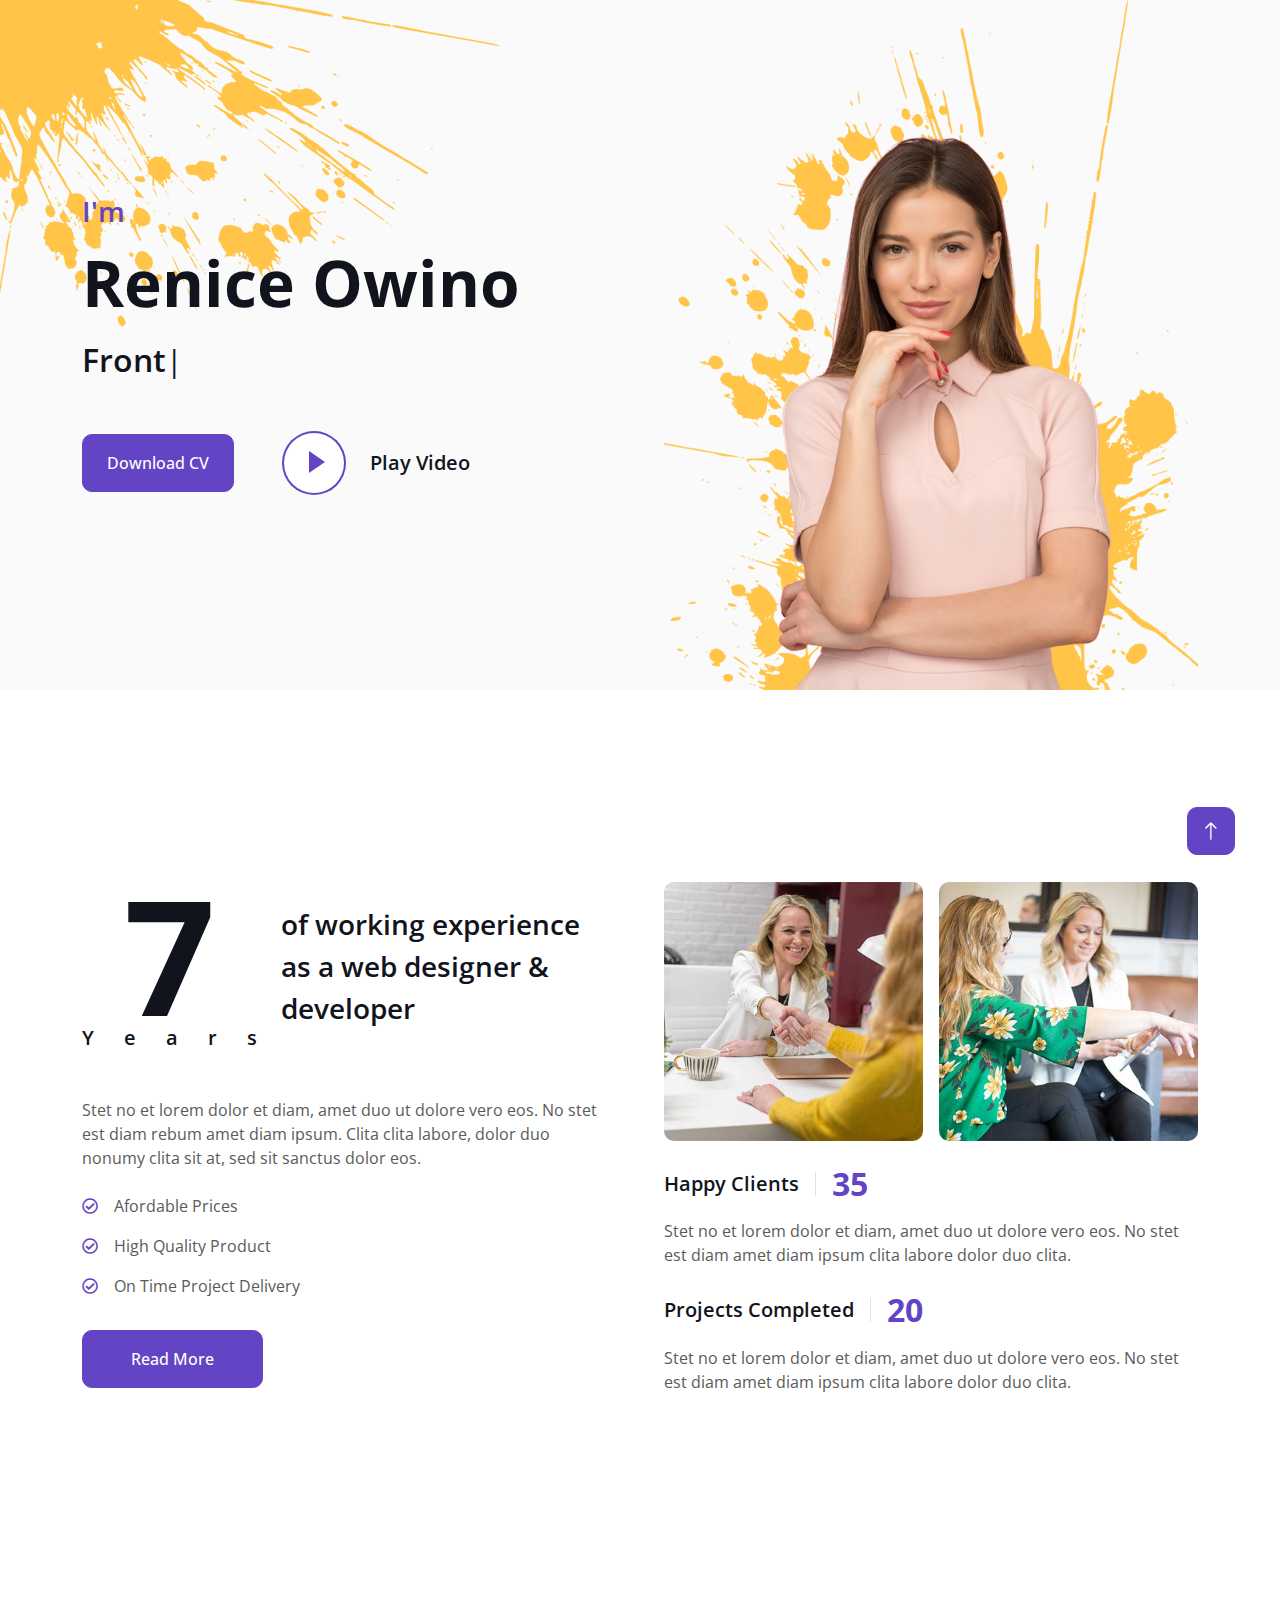
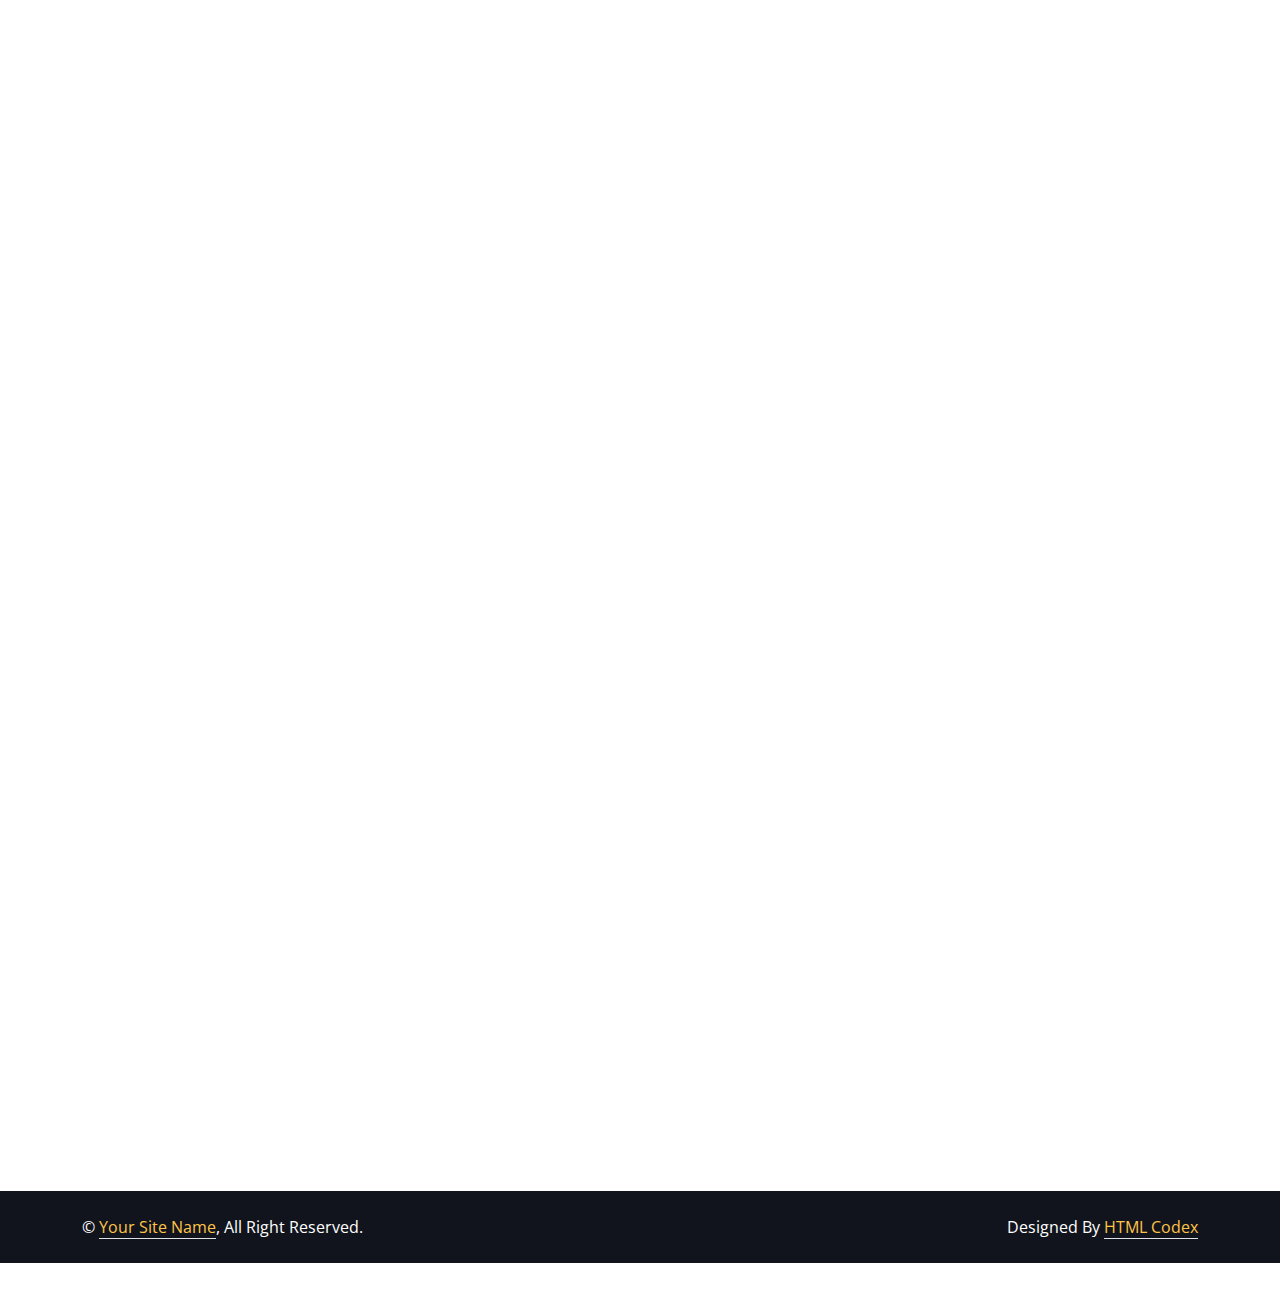
==== commit 5dc6dc57: "version 2" ====
--- a/index.html
+++ b/index.html
@@ -77,9 +77,9 @@
             <div class="row g-5 align-items-center">
                 <div class="col-lg-6 py-6 pb-0 pt-lg-0">
                     <h3 class="text-primary mb-3">I'm</h3>
-                    <h1 class="display-3 mb-3">Kate Winslet</h1>
+                    <h1 class="display-3 mb-3">Renice Owino</h1>
                     <h2 class="typed-text-output d-inline"></h2>
-                    <div class="typed-text d-none">Web Designer, Web Developer, Front End Developer, Apps Designer, Apps Developer</div>
+                    <div class="typed-text d-none">Front End Developer, Coding Instructor, Apps Developer</div>
                     <div class="d-flex align-items-center pt-5">
                         <a href="" class="btn btn-primary py-3 px-4 me-5">Download CV</a>
                         <button type="button" class="btn-play" data-bs-toggle="modal"
@@ -126,7 +126,7 @@
                 <div class="col-lg-6 wow fadeInUp" data-wow-delay="0.1s">
                     <div class="d-flex align-items-center mb-5">
                         <div class="years flex-shrink-0 text-center me-4">
-                            <h1 class="display-1 mb-0">15</h1>
+                            <h1 class="display-1 mb-0">7</h1>
                             <h5 class="mb-0">Years</h5>
                         </div>
                         <h3 class="lh-base mb-0">of working experience as a web designer & developer</h3>
@@ -148,12 +148,12 @@
                     </div>
                     <div class="d-flex align-items-center mb-3">
                         <h5 class="border-end pe-3 me-3 mb-0">Happy Clients</h5>
-                        <h2 class="text-primary fw-bold mb-0" data-toggle="counter-up">1234</h2>
+                        <h2 class="text-primary fw-bold mb-0" data-toggle="counter-up">35</h2>
                     </div>
                     <p class="mb-4">Stet no et lorem dolor et diam, amet duo ut dolore vero eos. No stet est diam amet diam ipsum clita labore dolor duo clita.</p>
                     <div class="d-flex align-items-center mb-3">
                         <h5 class="border-end pe-3 me-3 mb-0">Projects Completed</h5>
-                        <h2 class="text-primary fw-bold mb-0" data-toggle="counter-up">1234</h2>
+                        <h2 class="text-primary fw-bold mb-0" data-toggle="counter-up">20</h2>
                     </div>
                     <p class="mb-0">Stet no et lorem dolor et diam, amet duo ut dolore vero eos. No stet est diam amet diam ipsum clita labore dolor duo clita.</p>
                 </div>
@@ -324,7 +324,7 @@
                             <i class="fa fa-crop-alt fa-2x text-dark"></i>
                         </div>
                         <div class="ms-sm-4">
-                            <h4 class="mb-3">Creative Design</h4>
+                            <h4 class="mb-3">Web Design</h4>
                             <h6 class="mb-3">Start from <span class="text-primary">$199</span></h6>
                             <span>Stet lorem dolor diam amet vero eos. No stet est diam amet diam ipsum. Clita dolor duo clita sit sed sit dolor eos.</span>
                         </div>
@@ -336,7 +336,7 @@
                             <i class="fa fa-code-branch fa-2x text-dark"></i>
                         </div>
                         <div class="ms-sm-4">
-                            <h4 class="mb-3">Graphic Design</h4>
+                            <h4 class="mb-3">Usability Testing</h4>
                             <h6 class="mb-3">Start from <span class="text-primary">$199</span></h6>
                             <span>Stet lorem dolor diam amet vero eos. No stet est diam amet diam ipsum. Clita dolor duo clita sit sed sit dolor eos.</span>
                         </div>
@@ -348,7 +348,7 @@
                             <i class="fa fa-code fa-2x text-dark"></i>
                         </div>
                         <div class="ms-sm-4">
-                            <h4 class="mb-3">Web Design</h4>
+                            <h4 class="mb-3">Coding Sessions</h4>
                             <h6 class="mb-3">Start from <span class="text-primary">$199</span></h6>
                             <span>Stet lorem dolor diam amet vero eos. No stet est diam amet diam ipsum. Clita dolor duo clita sit sed sit dolor eos.</span>
                         </div>
@@ -360,7 +360,7 @@
                             <i class="fa fa-laptop-code fa-2x text-dark"></i>
                         </div>
                         <div class="ms-sm-4">
-                            <h4 class="mb-3">UI/UX Design</h4>
+                            <h4 class="mb-3">Training of Trainers Sessions</h4>
                             <h6 class="mb-3">Start from <span class="text-primary">$199</span></h6>
                             <span>Stet lorem dolor diam amet vero eos. No stet est diam amet diam ipsum. Clita dolor duo clita sit sed sit dolor eos.</span>
                         </div>
@@ -382,8 +382,8 @@
                 <div class="col-lg-6 text-lg-end">
                     <ul class="list-inline mx-n3 mb-0" id="portfolio-flters">
                         <li class="mx-3 active" data-filter="*">All Projects</li>
-                        <li class="mx-3" data-filter=".first">UI/UX Design</li>
-                        <li class="mx-3" data-filter=".second">Graphic Design</li>
+                        <li class="mx-3" data-filter=".first">Web Design</li>
+                        <li class="mx-3" data-filter=".second">Coding Sessions</li>
                     </ul>
                 </div>
             </div>
@@ -446,61 +446,6 @@
         </div>
     </div>
     <!-- Projects End -->
-
-
-    <!-- Team Start -->
-    <div class="container-xxl py-6 pb-5" id="team">
-        <div class="container">
-            <div class="row g-5 mb-5 wow fadeInUp" data-wow-delay="0.1s">
-                <div class="col-lg-6">
-                    <h1 class="display-5 mb-0">Team Members</h1>
-                </div>
-                <div class="col-lg-6 text-lg-end">
-                    <a class="btn btn-primary py-3 px-5" href="">Contact Us</a>
-                </div>
-            </div>
-            <div class="row g-4">
-                <div class="col-lg-4 col-md-6 wow fadeInUp" data-wow-delay="0.1s">
-                    <div class="team-item position-relative">
-                        <img class="img-fluid rounded" src="img/team-1.jpg" alt="">
-                        <div class="team-text bg-white rounded-end p-4">
-                            <div>
-                                <h5>Full Name</h5>
-                                <span>Designer</span>
-                            </div>
-                            <i class="fa fa-arrow-right fa-2x text-primary"></i>
-                        </div>
-                    </div>
-                </div>
-                <div class="col-lg-4 col-md-6 wow fadeInUp" data-wow-delay="0.3s">
-                    <div class="team-item position-relative">
-                        <img class="img-fluid rounded" src="img/team-2.jpg" alt="">
-                        <div class="team-text bg-white rounded-end p-4">
-                            <div>
-                                <h5>Full Name</h5>
-                                <span>Designer</span>
-                            </div>
-                            <i class="fa fa-arrow-right fa-2x text-primary"></i>
-                        </div>
-                    </div>
-                </div>
-                <div class="col-lg-4 col-md-6 wow fadeInUp" data-wow-delay="0.5s">
-                    <div class="team-item position-relative">
-                        <img class="img-fluid rounded" src="img/team-3.jpg" alt="">
-                        <div class="team-text bg-white rounded-end p-4">
-                            <div>
-                                <h5>Full Name</h5>
-                                <span>Designer</span>
-                            </div>
-                            <i class="fa fa-arrow-right fa-2x text-primary"></i>
-                        </div>
-                    </div>
-                </div>
-            </div>
-        </div>
-    </div>
-    <!-- Team End -->
-
 
     <!-- Testimonial Start -->
     <div class="container-fluid bg-light py-5 my-5" id="testimonial">
@@ -584,17 +529,17 @@
                     <h3 class="fw-bold">123 Street, New York, USA</h3>
                     <hr class="w-100">
                     <p class="mb-2">Call me:</p>
-                    <h3 class="fw-bold">+012 345 6789</h3>
+                    <h3 class="fw-bold">+254704830664</h3>
                     <hr class="w-100">
                     <p class="mb-2">Mail me:</p>
-                    <h3 class="fw-bold">info@example.com</h3>
+                    <h3 class="fw-bold">reniceo18@gmail.com</h3>
                     <hr class="w-100">
                     <p class="mb-2">Follow me:</p>
                     <div class="d-flex pt-2">
+                        <a class="btn btn-square btn-primary me-2" href=""><i class="fab fa-linkedin-in"></i></a>
                         <a class="btn btn-square btn-primary me-2" href=""><i class="fab fa-twitter"></i></a>
-                        <a class="btn btn-square btn-primary me-2" href=""><i class="fab fa-facebook-f"></i></a>
+                        <a class="btn btn-square btn-primary me-2" href=""><i class="fab fa-instagram"></i></a>
                         <a class="btn btn-square btn-primary me-2" href=""><i class="fab fa-youtube"></i></a>
-                        <a class="btn btn-square btn-primary me-2" href=""><i class="fab fa-linkedin-in"></i></a>
                     </div>
                 </div>
                 <div class="col-lg-7 col-md-6 wow fadeInUp" data-wow-delay="0.5s">
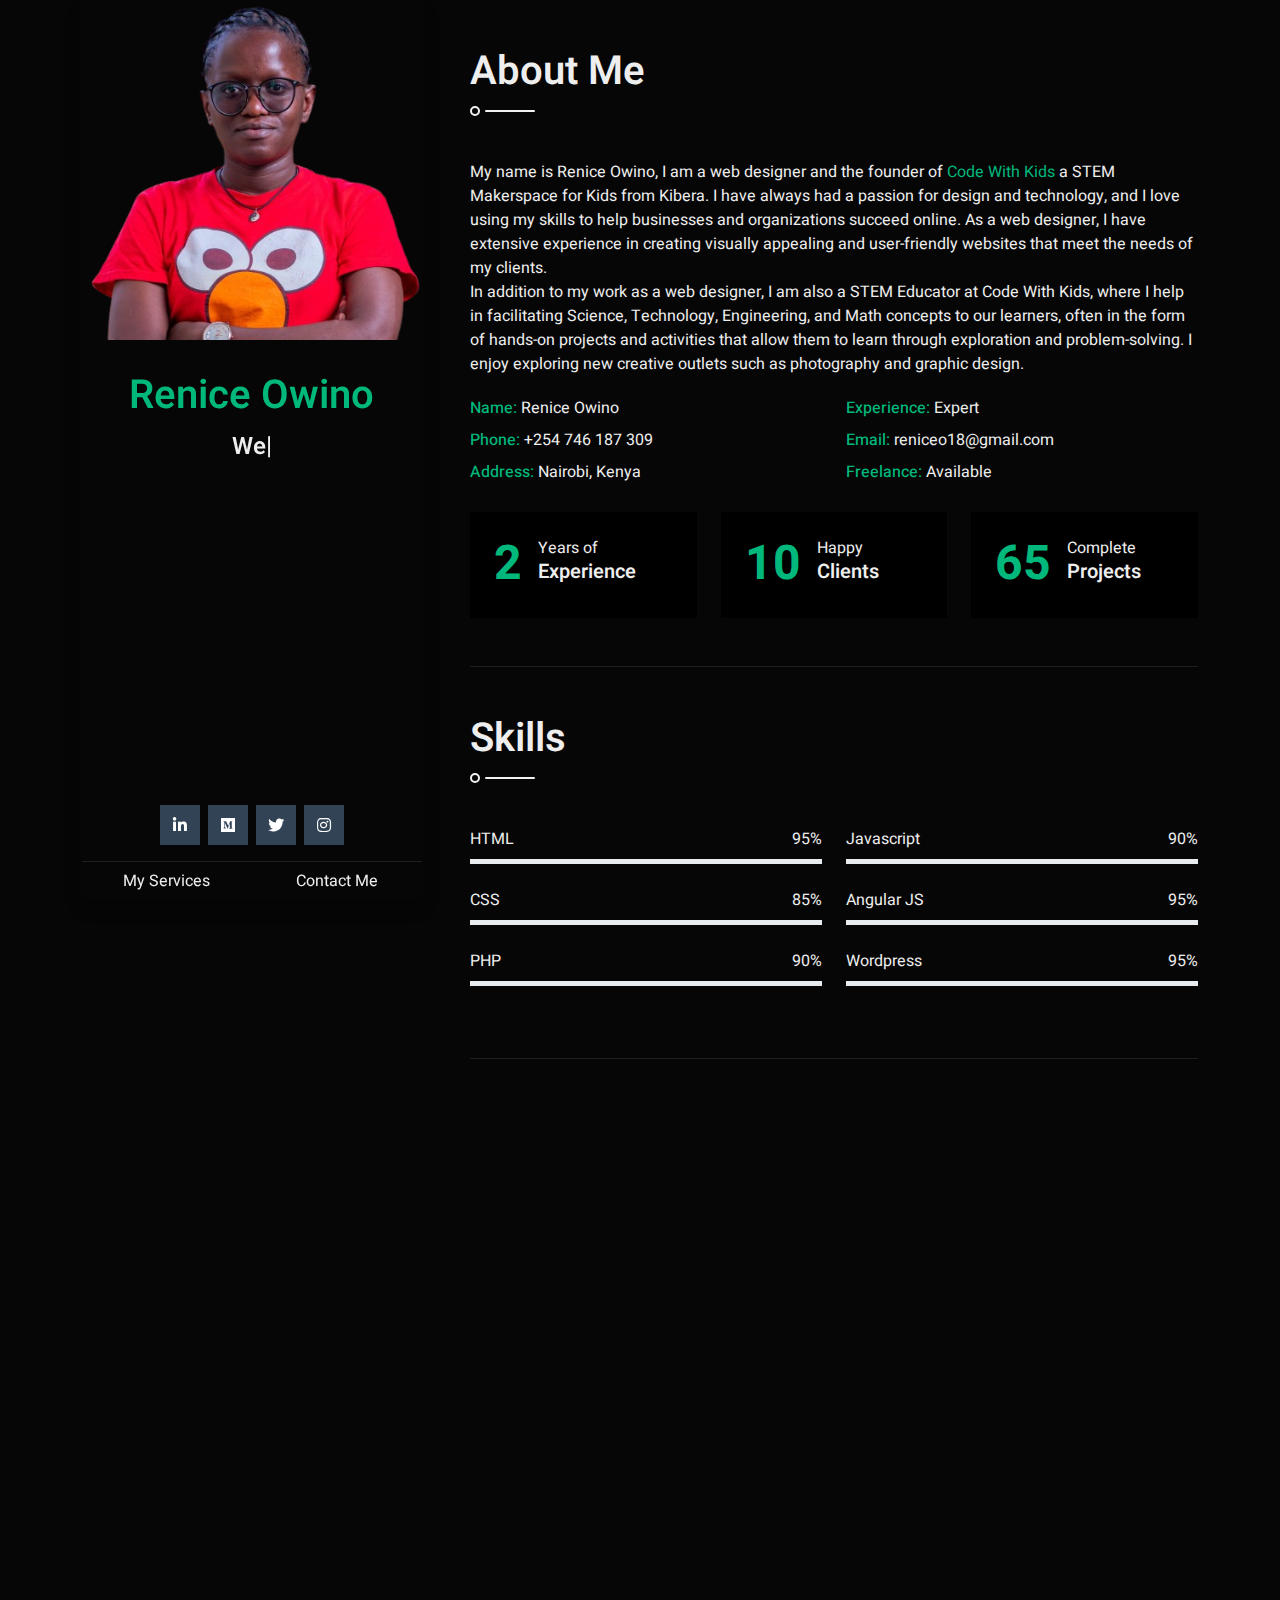
==== commit 23960b8b: "updated all files" ====
--- a/index.html
+++ b/index.html
@@ -1,637 +1,456 @@
 <!DOCTYPE html>
 <html lang="en">
-
-<head>
-    <meta charset="utf-8">
-    <title>ProMan - Personal Portfolio HTML Template</title>
-    <meta content="width=device-width, initial-scale=1.0" name="viewport">
-    <meta content="" name="keywords">
-    <meta content="" name="description">
-
-    <!-- Favicon -->
-    <link href="img/favicon.ico" rel="icon">
-
-    <!-- Google Web Fonts -->
-    <link rel="preconnect" href="https://fonts.googleapis.com">
-    <link rel="preconnect" href="https://fonts.gstatic.com" crossorigin>
-    <link href="https://fonts.googleapis.com/css2?family=Open+Sans:wght@400;500;600;700;800&display=swap" rel="stylesheet"> 
-
-    <!-- Icon Font Stylesheet -->
-    <link href="https://cdnjs.cloudflare.com/ajax/libs/font-awesome/5.10.0/css/all.min.css" rel="stylesheet">
-    <link href="https://cdn.jsdelivr.net/npm/bootstrap-icons@1.4.1/font/bootstrap-icons.css" rel="stylesheet">
-
-    <!-- Libraries Stylesheet -->
-    <link href="lib/animate/animate.min.css" rel="stylesheet">
-    <link href="lib/lightbox/css/lightbox.min.css" rel="stylesheet">
-    <link href="lib/owlcarousel/assets/owl.carousel.min.css" rel="stylesheet">
-
-    <!-- Customized Bootstrap Stylesheet -->
-    <link href="css/bootstrap.min.css" rel="stylesheet">
-
-    <!-- Template Stylesheet -->
-    <link href="css/style.css" rel="stylesheet">
-</head>
-
-<body data-bs-spy="scroll" data-bs-target=".navbar" data-bs-offset="51">
-    <!-- Spinner Start -->
-    <div id="spinner" class="show bg-white position-fixed translate-middle w-100 vh-100 top-50 start-50 d-flex align-items-center justify-content-center">
-        <div class="spinner-border text-primary" style="width: 3rem; height: 3rem;" role="status">
-            <span class="sr-only">Loading...</span>
-        </div>
-    </div>
-    <!-- Spinner End -->
-
-
-    <!-- Navbar Start -->
-    <nav class="navbar navbar-expand-lg bg-white navbar-light fixed-top shadow py-lg-0 px-4 px-lg-5 wow fadeIn" data-wow-delay="0.1s">
-        <a href="index.html" class="navbar-brand d-block d-lg-none">
-            <h1 class="text-primary fw-bold m-0">ProMan</h1>
-        </a>
-        <button type="button" class="navbar-toggler" data-bs-toggle="collapse" data-bs-target="#navbarCollapse">
-            <span class="navbar-toggler-icon"></span>
-        </button>
-        <div class="collapse navbar-collapse justify-content-between py-4 py-lg-0" id="navbarCollapse">
-            <div class="navbar-nav ms-auto py-0">
-                <a href="#home" class="nav-item nav-link active">Home</a>
-                <a href="#about" class="nav-item nav-link">About</a>
-                <a href="#skill" class="nav-item nav-link">Skills</a>
-                <a href="#service" class="nav-item nav-link">Services</a>
-            </div>
-            <a href="index.html" class="navbar-brand bg-secondary py-3 px-4 mx-3 d-none d-lg-block">
-                <h1 class="text-primary fw-bold m-0">ProMan</h1>
-            </a>
-            <div class="navbar-nav me-auto py-0">
-                <a href="#project" class="nav-item nav-link">Projects</a>
-                <a href="#team" class="nav-item nav-link">Team</a>
-                <a href="#testimonial" class="nav-item nav-link">Testimonial</a>
-                <a href="#contact" class="nav-item nav-link">Contact</a>
+    <head>
+        <met#aeb3b8et="utf-8">
+        <title>Renice Owino</title>
+        <meta content="width=device-width, initial-scale=1.0" name="viewport">
+        <meta content="Renice Owino's Personal Portfoli" name="keywords">
+        <meta content="Personal Portfolio" name="description">
+
+        <!-- Favicon -->
+        <link href="img/favicon.ico" rel="icon">
+
+        <!-- Google Web Fonts -->
+        <link rel="preconnect" href="https://fonts.googleapis.com">
+        <link rel="preconnect" href="https://fonts.gstatic.com" crossorigin>
+        <link href="https://fonts.googleapis.com/css2?family=Heebo:wght@300;400;500;600;700&display=swap" rel="stylesheet">
+
+        <!-- Icon Font Stylesheet -->
+        <link href="https://cdnjs.cloudflare.com/ajax/libs/font-awesome/5.10.0/css/all.min.css" rel="stylesheet">
+        <link href="https://cdn.jsdelivr.net/npm/bootstrap-icons@1.4.1/font/bootstrap-icons.css" rel="stylesheet">
+
+        <!-- Libraries Stylesheet -->
+        <link href="lib/owlcarousel/assets/owl.carousel.min.css" rel="stylesheet">
+        <link href="lib/lightbox/css/lightbox.min.css" rel="stylesheet">
+        <link href="lib/animate/animate.min.css" rel="stylesheet">
+
+        <!-- Customized Bootstrap Stylesheet -->
+        <link href="css/bootstrap.min.css" rel="stylesheet">
+
+        <!-- Template Stylesheet -->
+        <link href="css/style.css" rel="stylesheet">
+    </head>
+
+    <body>
+        <!-- Spinner Start -->
+        <div id="spinner" class="show bg-white position-fixed translate-middle w-100 vh-100 top-50 start-50 d-flex align-items-center justify-content-center">
+            <div class="spinner-border text-primary" style="width: 3rem; height: 3rem;" role="status">
+                <span class="sr-only">Loading...</span>
             </div>
         </div>
-    </nav>
-    <!-- Navbar End -->
-
-
-    <!-- Header Start -->
-    <div class="container-fluid bg-light my-6 mt-0" id="home">
+        <!-- Spinner End -->
+
         <div class="container">
-            <div class="row g-5 align-items-center">
-                <div class="col-lg-6 py-6 pb-0 pt-lg-0">
-                    <h3 class="text-primary mb-3">I'm</h3>
-                    <h1 class="display-3 mb-3">Renice Owino</h1>
-                    <h2 class="typed-text-output d-inline"></h2>
-                    <div class="typed-text d-none">Front End Developer, Coding Instructor, Apps Developer</div>
-                    <div class="d-flex align-items-center pt-5">
-                        <a href="" class="btn btn-primary py-3 px-4 me-5">Download CV</a>
-                        <button type="button" class="btn-play" data-bs-toggle="modal"
-                            data-src="https://www.youtube.com/embed/DWRcNpR6Kdc" data-bs-target="#videoModal">
-                            <span></span>
-                        </button>
-                        <h5 class="ms-4 mb-0 d-none d-sm-block">Play Video</h5>
+            <div class="row g-5">
+                <div class="col-lg-4 sticky-lg-top vh-100">
+                    <div class="d-flex flex-column h-100 text-center overflow-auto shadow">
+                        <img class="w-100 img-fluid mb-4" src="img/profile1.png" alt="Image">
+                        <h1 class="text-primary mt-2">Renice Owino</h1>
+                        <div class="mb-4" style="height: 22px;">
+                            <h4 class="typed-text-output d-inline-block text-light">Web Designer</h4>                           
+                            <span class="typed-cursor typed-cursor--blink"></span>                            
+                            <div class="typed-text d-none">Web Designer, Web Developer, Front End Developer, Apps Designer, Apps Developer</div>
+                        </div>
+                        <div class="d-flex justify-content-center mt-auto mb-3">
+                            <a class="btn btn-secondary btn-square mx-1" href="https://www.linkedin.com/in/renice-owino/"><i class="fab fa-linkedin-in"></i></a>
+                            <a class="btn btn-secondary btn-square mx-1" href="#"><i class="fab fa-medium"></i></a>
+                            <a class="btn btn-secondary btn-square mx-1" href="#"><i class="fab fa-twitter"></i></a>
+                            <a class="btn btn-secondary btn-square mx-1" href="#"><i class="fab fa-instagram"></i></a>
+                        </div>
+                        <div class="d-flex align-items-end justify-content-between border-top">
+                            <a href="#services" class="btn w-50 btn-scroll">My Services</a>
+                            <a href="#contact" class="btn w-50 btn-scroll">Contact Me</a>
+                        </div>
                     </div>
                 </div>
-                <div class="col-lg-6">
-                    <img class="img-fluid" src="img/profile.png" alt="">
+                <div class="col-lg-8">
+                    <!-- About Start -->
+                    <section class="py-5 border-bottom wow fadeInUp" data-wow-delay="0.1s">
+                        <h1 class="title pb-3 mb-5">About Me</h1>
+                        <p>My name is Renice Owino, I am a web designer and the founder of <a href="https://www.linkedin.com/company/code-with-kids/">Code With Kids</a> a STEM Makerspace for Kids from Kibera. I have always had a passion for design and technology, and I love using my skills to help businesses and organizations succeed online. As a web designer, I have extensive experience in creating visually appealing and user-friendly websites that meet the needs of my clients.
+<br>In addition to my work as a web designer, I am also a STEM Educator at Code With Kids, where I help in facilitating Science, Technology, Engineering, and Math concepts to our learners, often in the form of hands-on projects and activities that allow them to learn through exploration and problem-solving. I enjoy exploring new creative outlets such as photography and graphic design.
+                        <div class="row mb-4">
+                            <div class="col-sm-6 py-1">
+                                <span class="fw-medium text-primary">Name:</span> Renice Owino
+                            </div>
+                         
+                            <div class="col-sm-6 py-1">
+                                <span class="fw-medium text-primary">Experience:</span> Expert
+                            </div>
+                            <div class="col-sm-6 py-1">
+                                <span class="fw-medium text-primary">Phone:</span> +254 746 187 309
+                            </div>
+                            <div class="col-sm-6 py-1">
+                                <span class="fw-medium text-primary">Email:</span> reniceo18@gmail.com
+                            </div>
+                            <div class="col-sm-6 py-1">
+                                <span class="fw-medium text-primary">Address:</span> Nairobi, Kenya
+                            </div>
+                            <div class="col-sm-6 py-1">
+                                <span class="fw-medium text-primary">Freelance:</span> Available
+                            </div>
+                        </div>
+                        <div class="row g-4">
+                            <div class="col-md-4 col-lg-6 col-xl-4">
+                                <div class="d-flex bg-secondary p-4">
+                                    <h1 class="flex-shrink-0 display-5 text-primary mb-0" data-toggle="counter-up">7</h1>
+                                    <div class="ps-3">
+                                        <p class="mb-0">Years of</p>
+                                        <h5 class="mb-0">Experience</h5>
+                                    </div>
+                                </div>
+                            </div>
+                            <div class="col-md-4 col-lg-6 col-xl-4">
+                                <div class="d-flex bg-secondary p-4">
+                                    <h1 class="flex-shrink-0 display-5 text-primary mb-0" data-toggle="counter-up">30</h1>
+                                    <div class="ps-3">
+                                        <p class="mb-0">Happy</p>
+                                        <h5 class="mb-0">Clients</h5>
+                                    </div>
+                                </div>
+                            </div>
+                            <div class="col-md-4 col-lg-6 col-xl-4">
+                                <div class="d-flex bg-secondary p-4">
+                                    <h1 class="flex-shrink-0 display-5 text-primary mb-0" data-toggle="counter-up">200</h1>
+                                    <div class="ps-3">
+                                        <p class="mb-0">Complete</p>
+                                        <h5 class="mb-0">Projects</h5>
+                                    </div>
+                                </div>
+                            </div>
+                        </div>
+                    </section>
+                    <!-- About End -->
+
+                    <!-- Skills Start -->
+                    <section class="py-5 border-bottom wow fadeInUp" data-wow-delay="0.1s">
+                        <h1 class="title pb-3 mb-5">Skills</h1>
+                        <div class="row">
+                            <div class="col-sm-6">
+                                <div class="skill mb-4">
+                                    <div class="d-flex justify-content-between">
+                                        <p class="mb-2">HTML</p>
+                                        <p class="mb-2">95%</p>
+                                    </div>
+                                    <div class="progress">
+                                        <div class="progress-bar bg-primary" role="progressbar" aria-valuenow="95" aria-valuemin="0" aria-valuemax="100"></div>
+                                    </div>
+                                </div>
+                                <div class="skill mb-4">
+                                    <div class="d-flex justify-content-between">
+                                        <p class="mb-2">CSS</p>
+                                        <p class="mb-2">85%</p>
+                                    </div>
+                                    <div class="progress">
+                                        <div class="progress-bar bg-warning" role="progressbar" aria-valuenow="85" aria-valuemin="0" aria-valuemax="100"></div>
+                                    </div>
+                                </div>
+                                <div class="skill mb-4">
+                                    <div class="d-flex justify-content-between">
+                                        <p class="mb-2">PHP</p>
+                                        <p class="mb-2">90%</p>
+                                    </div>
+                                    <div class="progress">
+                                        <div class="progress-bar bg-danger" role="progressbar" aria-valuenow="90" aria-valuemin="0" aria-valuemax="100"></div>
+                                    </div>
+                                </div>
+                            </div>
+                            <div class="col-sm-6">
+                                <div class="skill mb-4">
+                                    <div class="d-flex justify-content-between">
+                                        <p class="mb-2">Javascript</p>
+                                        <p class="mb-2">90%</p>
+                                    </div>
+                                    <div class="progress">
+                                        <div class="progress-bar bg-danger" role="progressbar" aria-valuenow="90" aria-valuemin="0" aria-valuemax="100"></div>
+                                    </div>
+                                </div>
+                                <div class="skill mb-4">
+                                    <div class="d-flex justify-content-between">
+                                        <p class="mb-2">Angular JS</p>
+                                        <p class="mb-2">95%</p>
+                                    </div>
+                                    <div class="progress">
+                                        <div class="progress-bar bg-success" role="progressbar" aria-valuenow="95" aria-valuemin="0" aria-valuemax="100"></div>
+                                    </div>
+                                </div>
+                                <div class="skill mb-4">
+                                    <div class="d-flex justify-content-between">
+                                        <p class="mb-2">Wordpress</p>
+                                        <p class="mb-2">95%</p>
+                                    </div>
+                                    <div class="progress">
+                                        <div class="progress-bar bg-info" role="progressbar" aria-valuenow="85" aria-valuemin="0" aria-valuemax="100"></div>
+                                    </div>
+                                </div>
+                            </div>
+                        </div>
+                    </section>
+                    <!-- Skills End -->
+
+                    <!-- Expericence Start -->
+                    <section class="py-5 wow fadeInUp" data-wow-delay="0.1s">
+                        <h1 class="title pb-3 mb-5">Expericence</h1>
+                        <div class="border-start border-2 border-light pt-2 ps-5">
+                            <div class="position-relative mb-4">
+                                <span class="bi bi-arrow-right fs-4 text-light position-absolute" style="top: -5px; left: -50px;"></span>
+                                <h5 class="mb-1">Founder</h5>
+                                <p class="mb-2">Code With Kids | <small>2017 - Present</small></p>
+                                <p>Tempor eos dolore amet tempor dolor tempor. Dolore ea magna sit amet dolor eirmod. Eos ipsum est tempor dolor. Clita lorem kasd sed ea lorem diam ea lorem eirmod duo sit ipsum stet lorem diam</p>
+                            </div>
+                            <div class="position-relative mb-4">
+                                <span class="bi bi-arrow-right fs-4 text-light position-absolute" style="top: -5px; left: -50px;"></span>
+                                <h5 class="mb-1">Web Designer</h5>
+                                <p class="mb-2">Freelancer | <small>2020 - Present</small></p>
+                                <p>Tempor eos dolore amet tempor dolor tempor. Dolore ea magna sit amet dolor eirmod. Eos ipsum est tempor dolor. Clita lorem kasd sed ea lorem diam ea lorem eirmod duo sit ipsum stet lorem diam</p>
+                            </div>
+                            <div class="position-relative mb-4">
+                                <span class="bi bi-arrow-right fs-4 text-light position-absolute" style="top: -5px; left: -50px;"></span>
+                                <h5 class="mb-1">Technical Trainer</h5>
+                                <p class="mb-2">Tunapanda Institute | <small>2016 - Present</small></p>
+                                <p>Tempor eos dolore amet tempor dolor tempor. Dolore ea magna sit amet dolor eirmod. Eos ipsum est tempor dolor. Clita lorem kasd sed ea lorem diam ea lorem eirmod duo sit ipsum stet lorem diam</p>
+                            </div>
+                            <div class="position-relative mb-4">
+                                <span class="bi bi-arrow-right fs-4 text-light position-absolute" style="top: -5px; left: -50px;"></span>
+                                <h5 class="mb-1">STEM Educator</h5>
+                                <p class="mb-2">STEMCAFE | <small>2020 - 2022</small></p>
+                                <p>Tempor eos dolore amet tempor dolor tempor. Dolore ea magna sit amet dolor eirmod. Eos ipsum est tempor dolor. Clita lorem kasd sed ea lorem diam ea lorem eirmod duo sit ipsum stet lorem diam</p>
+                            </div>
+                        </div>
+                    </section>
+                    <!-- Expericence End -->
+
+                    <!-- Services Start -->
+                    <section class="py-5 border-bottom wow fadeInUp" data-wow-delay="0.1s" id="services">
+                        <h1 class="title pb-3 mb-5">Services</h1>
+                        <div class="row g-4">
+                            <div class="col-md-6">
+                                <div class="service-item">
+                                    <i class="fa fa-2x fa-laptop-code mx-auto mb-4"></i>
+                                    <h5 class="mb-2">Web Design</h5>
+                                    <p class="mb-0">Justo sit justo eos amet tempor amet clita amet ipsum eos elitr. Amet lorem lorem lorem est amet labore</p>
+                                </div>
+                            </div>
+                            <div class="col-md-6">
+                                <div class="service-item">
+                                    <i class="fab fa-2x fa-android mx-auto mb-4"></i>
+                                    <h5 class="mb-2">Usability Testing</h5>
+                                    <p class="mb-0">Justo sit justo eos amet tempor amet clita amet ipsum eos elitr. Amet lorem lorem lorem est amet labore</p>
+                                </div>
+                            </div>
+                            <div class="col-md-6">
+                                <div class="service-item">
+                                    <i class="fa fa-2x fa-edit mx-auto mb-4"></i>
+                                    <h5 class="mb-2">Coding Sessions</h5>
+                                    <p class="mb-0">Justo sit justo eos amet tempor amet clita amet ipsum eos elitr. Amet lorem lorem lorem est amet labore</p>
+                                </div>
+                            </div>
+                            <div class="col-md-6">
+                                <div class="service-item">
+                                    <i class="fa fa-2x fa-search mx-auto mb-4"></i>
+                                    <h5 class="mb-2">Curriculum Design</h5>
+                                    <p class="mb-0">Justo sit justo eos amet tempor amet clita amet ipsum eos elitr. Amet lorem lorem lorem est amet labore</p>
+                                </div>
+                            </div>
+                        </div>
+                    </section>
+                    <!-- Services End -->
+
+                    <!-- Portfolio Start -->
+                    <section class="py-5 border-bottom wow fadeInUp" data-wow-delay="0.1s">
+                        <h1 class="title pb-3 mb-5">Portfolio</h1>
+                        <div class="row">
+                            <div class="col-12">
+                                <div class="row">
+                                    <div class="col-12 text-center mb-2">
+                                        <ul class="list-inline mb-4" id="portfolio-flters">
+                                            <li class="btn btn-secondary active"  data-filter="*"><i class="fa fa-star me-2"></i>All</li>
+                                            <li class="btn btn-secondary" data-filter=".first"><i class="fa fa-laptop-code me-2"></i>Design</li>
+                                            <li class="btn btn-secondary" data-filter=".second"><i class="fa fa-mobile-alt me-2"></i>Sessions</li>
+                                        </ul>
+                                    </div>
+                                </div>
+                                <div class="row portfolio-container">
+                                    <div class="col-md-6 mb-4 portfolio-item first">
+                                        <div class="position-relative overflow-hidden mb-2">
+                                            <img class="img-fluid w-100" src="img/portfolio-1.jpg" alt="">
+                                            <div class="portfolio-btn d-flex align-items-center justify-content-center">
+                                                <a href="img/portfolio-1.jpg" data-lightbox="portfolio">
+                                                    <i class="bi bi-plus text-light"></i>
+                                                </a>
+                                            </div>
+                                        </div>
+                                    </div>
+                                    <div class="col-md-6 mb-4 portfolio-item second">
+                                        <div class="position-relative overflow-hidden mb-2">
+                                            <img class="img-fluid w-100" src="img/portfolio-2.jpg" alt="">
+                                            <div class="portfolio-btn d-flex align-items-center justify-content-center">
+                                                <a href="img/portfolio-2.jpg" data-lightbox="portfolio">
+                                                    <i class="bi bi-plus text-light"></i>
+                                                </a>
+                                            </div>
+                                        </div>
+                                    </div>
+                                    <div class="col-md-6 mb-4 portfolio-item first">
+                                        <div class="position-relative overflow-hidden mb-2">
+                                            <img class="img-fluid w-100" src="img/portfolio-3.jpg" alt="">
+                                            <div class="portfolio-btn d-flex align-items-center justify-content-center">
+                                                <a href="img/portfolio-3.jpg" data-lightbox="portfolio">
+                                                    <i class="bi bi-plus text-light"></i>
+                                                </a>
+                                            </div>
+                                        </div>
+                                    </div>
+                                    <div class="col-md-6 mb-4 portfolio-item second">
+                                        <div class="position-relative overflow-hidden mb-2">
+                                            <img class="img-fluid w-100" src="img/portfolio-4.jpg" alt="">
+                                            <div class="portfolio-btn d-flex align-items-center justify-content-center">
+                                                <a href="img/portfolio-4.jpg" data-lightbox="portfolio">
+                                                    <i class="bi bi-plus text-light"></i>
+                                                </a>
+                                            </div>
+                                        </div>
+                                    </div>
+                                </div>
+                            </div>
+                        </div>
+                    </section>
+                    <!-- Portfolio End -->
+
+                    <!-- Testimonial Start -->
+                    <section class="py-5 border-bottom wow fadeInUp" data-wow-delay="0.1s">
+                        <h1 class="title pb-3 mb-5">Testimonial</h1>
+                        <div class="owl-carousel testimonial-carousel">
+                            <div class="text-left">
+                                <i class="fa fa-3x fa-quote-left text-primary mb-4"></i>
+                                <p class="fs-4 mb-4">Dolor eirmod diam stet kasd sed. Aliqu rebum est eos. Rebum elitr dolore et eos labore, stet justo sed est sed. Diam sed sed dolor stet accusam amet eirmod eos, labore diam clita</p>
+                                <div class="d-flex align-items-center">
+                                    <img class="img-fluid" src="img/testimonial-1.jpg" style="width: 60px; height: 60px;">
+                                    <div class="ps-3">
+                                        <p class="text-primary fs-5 mb-1">Client Name</p>
+                                        <i>Profession</i>
+                                    </div>
+                                </div>
+                            </div>
+                            <div class="text-left">
+                                <i class="fa fa-3x fa-quote-left text-primary mb-4"></i>
+                                <p class="fs-4 mb-4">Dolor eirmod diam stet kasd sed. Aliqu rebum est eos. Rebum elitr dolore et eos labore, stet justo sed est sed. Diam sed sed dolor stet accusam amet eirmod eos, labore diam clita</p>
+                                <div class="d-flex align-items-center">
+                                    <img class="img-fluid" src="img/testimonial-2.jpg" style="width: 60px; height: 60px;">
+                                    <div class="ps-3">
+                                        <p class="text-primary fs-5 mb-1">Client Name</p>
+                                        <i>Profession</i>
+                                    </div>
+                                </div>
+                            </div>
+                            <div class="text-left">
+                                <i class="fa fa-3x fa-quote-left text-primary mb-4"></i>
+                                <p class="fs-4 mb-4">Dolor eirmod diam stet kasd sed. Aliqu rebum est eos. Rebum elitr dolore et eos labore, stet justo sed est sed. Diam sed sed dolor stet accusam amet eirmod eos, labore diam clita</p>
+                                <div class="d-flex align-items-center">
+                                    <img class="img-fluid" src="img/testimonial-3.jpg" style="width: 60px; height: 60px;">
+                                    <div class="ps-3">
+                                        <p class="text-primary fs-5 mb-1">Client Name</p>
+                                        <i>Profession</i>
+                                    </div>
+                                </div>
+                            </div>
+                        </div>
+                    </section>
+                    <!-- Testimonial End -->
+
+                    <!-- Subscribe Start -->
+                    <section class="wow fadeInUp" data-wow-delay="0.1s">
+                        <div class="bg-secondary text-center p-5">
+                            <h1 class="text-white font-weight-bold">Subscribe My Newsletter</h1>
+                            <p class="text-white">Subscribe and get my latest article in your inbox</p>
+                            <div class="position-relative w-100">
+                                <input class="form-control bg-dark border-0 w-100 py-3 ps-4 pe-5" type="text" placeholder="Your email">
+                                <button type="button" class="btn btn-primary py-2 position-absolute top-0 end-0 mt-2 me-2">Subscribe</button>
+                            </div>
+                        </div>
+                    </section>
+                    <!-- Subscribe End -->
+
+                    <!-- Contact Start -->
+                    <section class="py-5 wow fadeInUp" data-wow-delay="0.1s" id="contact">
+                        <h1 class="title pb-3 mb-5">Contact Me</h1>
+						<p class="mb-4">You can Leave me a message in the form below or you can <a href="">WhatsApp me</a>.Thank you for considering me for your web design needs!
+</p></p>
+                        <form>
+                            <div class="row g-3">
+                                <div class="col-md-6">
+                                    <div class="form-floating">
+                                        <input type="text" class="form-control border-0 bg-secondary" id="name" placeholder="Your Name">
+                                        <label for="name">Your Name</label>
+                                    </div>
+                                </div>
+                                <div class="col-md-6">
+                                    <div class="form-floating">
+                                        <input type="email" class="form-control border-0 bg-secondary" id="email" placeholder="Your Email">
+                                        <label for="email">Your Email</label>
+                                    </div>
+                                </div>
+                                <div class="col-12">
+                                    <div class="form-floating">
+                                        <input type="text" class="form-control border-0 bg-secondary" id="subject" placeholder="Subject">
+                                        <label for="subject">Subject</label>
+                                    </div>
+                                </div>
+                                <div class="col-12">
+                                    <div class="form-floating">
+                                        <textarea class="form-control border-0 bg-secondary" placeholder="Leave a message here" id="message" style="height: 200px"></textarea>
+                                        <label for="message">Message</label>
+                                    </div>
+                                </div>
+                                <div class="col-12">
+                                    <button class="btn btn-primary w-100 py-3" type="submit">Send Message</button>
+                                </div>
+                            </div>
+                        </form>
+                    </section>
+                    <!-- Contact End -->
+
+                    <!-- Footer Start -->
+                    <section class="wow fadeIn" data-wow-delay="0.1s">
+                        <div class="bg-secondary text-light text-center p-5">
+                            <div class="d-flex justify-content-center mb-4">
+                                <a class="btn btn-dark btn-square mx-1" href="https://www.linkedin.com/in/renice-owino/"><i class="fab fa-linkedin-in"></i></a>
+                                <a class="btn btn-dark btn-square mx-1" href="#"><i class="fab fa-medium"></i></a>
+                                <a class="btn btn-dark btn-square mx-1" href="#"><i class="fab fa-twitter"></i></a>
+                                <a class="btn btn-dark btn-square mx-1" href="#"><i class="fab fa-instagram"></i></a>
+                            </div>
+							
+                            <!--/*** This template is free as long as you keep the footer author’s credit link/attribution link/backlink. If you'd like to use the template without the footer author’s credit link/attribution link/backlink, you can purchase the Credit Removal License from "https://htmlcodex.com/credit-removal". Thank you for your support. ***/-->
+							<p class="m-0">&copy; <a href="https://htmlcodex.com">All Rights Reserved.</a></p>
+                            <p class="m-0">Designed by<a href="https://www.linkedin.com/in/renice-owino/"> Renice Owino</a></p>
+                        </div>
+                    </section>
+                    <!-- Footer End -->
                 </div>
             </div>
         </div>
-    </div>
-    <!-- Header End -->
-
-
-    <!-- Video Modal Start -->
-    <div class="modal modal-video fade" id="videoModal" tabindex="-1" aria-labelledby="exampleModalLabel" aria-hidden="true">
-        <div class="modal-dialog">
-            <div class="modal-content rounded-0">
-                <div class="modal-header">
-                    <h3 class="modal-title" id="exampleModalLabel">Youtube Video</h3>
-                    <button type="button" class="btn-close" data-bs-dismiss="modal" aria-label="Close"></button>
-                </div>
-                <div class="modal-body">
-                    <!-- 16:9 aspect ratio -->
-                    <div class="ratio ratio-16x9">
-                        <iframe class="embed-responsive-item" src="" id="video" allowfullscreen allowscriptaccess="always"
-                            allow="autoplay"></iframe>
-                    </div>
-                </div>
-            </div>
-        </div>
-    </div>
-    <!-- Video Modal End -->
-
-
-    <!-- About Start -->
-    <div class="container-xxl py-6" id="about">
-        <div class="container">
-            <div class="row g-5">
-                <div class="col-lg-6 wow fadeInUp" data-wow-delay="0.1s">
-                    <div class="d-flex align-items-center mb-5">
-                        <div class="years flex-shrink-0 text-center me-4">
-                            <h1 class="display-1 mb-0">7</h1>
-                            <h5 class="mb-0">Years</h5>
-                        </div>
-                        <h3 class="lh-base mb-0">of working experience as a web designer & developer</h3>
-                    </div>
-                    <p class="mb-4">Stet no et lorem dolor et diam, amet duo ut dolore vero eos. No stet est diam rebum amet diam ipsum. Clita clita labore, dolor duo nonumy clita sit at, sed sit sanctus dolor eos.</p>
-                    <p class="mb-3"><i class="far fa-check-circle text-primary me-3"></i>Afordable Prices</p>
-                    <p class="mb-3"><i class="far fa-check-circle text-primary me-3"></i>High Quality Product</p>
-                    <p class="mb-3"><i class="far fa-check-circle text-primary me-3"></i>On Time Project Delivery</p>
-                    <a class="btn btn-primary py-3 px-5 mt-3" href="">Read More</a>
-                </div>
-                <div class="col-lg-6 wow fadeInUp" data-wow-delay="0.5s">
-                    <div class="row g-3 mb-4">
-                        <div class="col-sm-6">
-                            <img class="img-fluid rounded" src="img/about-1.jpg" alt="">
-                        </div>
-                        <div class="col-sm-6">
-                            <img class="img-fluid rounded" src="img/about-2.jpg" alt="">
-                        </div>
-                    </div>
-                    <div class="d-flex align-items-center mb-3">
-                        <h5 class="border-end pe-3 me-3 mb-0">Happy Clients</h5>
-                        <h2 class="text-primary fw-bold mb-0" data-toggle="counter-up">35</h2>
-                    </div>
-                    <p class="mb-4">Stet no et lorem dolor et diam, amet duo ut dolore vero eos. No stet est diam amet diam ipsum clita labore dolor duo clita.</p>
-                    <div class="d-flex align-items-center mb-3">
-                        <h5 class="border-end pe-3 me-3 mb-0">Projects Completed</h5>
-                        <h2 class="text-primary fw-bold mb-0" data-toggle="counter-up">20</h2>
-                    </div>
-                    <p class="mb-0">Stet no et lorem dolor et diam, amet duo ut dolore vero eos. No stet est diam amet diam ipsum clita labore dolor duo clita.</p>
-                </div>
-            </div>
-        </div>
-    </div>
-    <!-- About End -->
-
-
-    <!-- Expertise Start -->
-    <div class="container-xxl py-6 pb-5" id="skill">
-        <div class="container">
-            <div class="row g-5">
-                <div class="col-lg-6 wow fadeInUp" data-wow-delay="0.1s">
-                    <h1 class="display-5 mb-5">Skills & Experience</h1>
-                    <p class="mb-4">Stet no et lorem dolor et diam, amet duo ut dolore vero eos. No stet est diam rebum amet diam ipsum clita dolor duo clita sit.</p>
-                    <h3 class="mb-4">My Skills</h3>
-                    <div class="row align-items-center">
-                        <div class="col-md-6">
-                            <div class="skill mb-4">
-                                <div class="d-flex justify-content-between">
-                                    <h6 class="font-weight-bold">HTML</h6>
-                                    <h6 class="font-weight-bold">95%</h6>
-                                </div>
-                                <div class="progress">
-                                    <div class="progress-bar bg-primary" role="progressbar" aria-valuenow="95" aria-valuemin="0" aria-valuemax="100"></div>
-                                </div>
-                            </div>
-                            <div class="skill mb-4">
-                                <div class="d-flex justify-content-between">
-                                    <h6 class="font-weight-bold">CSS</h6>
-                                    <h6 class="font-weight-bold">85%</h6>
-                                </div>
-                                <div class="progress">
-                                    <div class="progress-bar bg-warning" role="progressbar" aria-valuenow="85" aria-valuemin="0" aria-valuemax="100"></div>
-                                </div>
-                            </div>
-                            <div class="skill mb-4">
-                                <div class="d-flex justify-content-between">
-                                    <h6 class="font-weight-bold">PHP</h6>
-                                    <h6 class="font-weight-bold">90%</h6>
-                                </div>
-                                <div class="progress">
-                                    <div class="progress-bar bg-danger" role="progressbar" aria-valuenow="90" aria-valuemin="0" aria-valuemax="100"></div>
-                                </div>
-                            </div>
-                        </div>
-                        <div class="col-md-6">
-                            <div class="skill mb-4">
-                                <div class="d-flex justify-content-between">
-                                    <h6 class="font-weight-bold">Javascript</h6>
-                                    <h6 class="font-weight-bold">90%</h6>
-                                </div>
-                                <div class="progress">
-                                    <div class="progress-bar bg-danger" role="progressbar" aria-valuenow="90" aria-valuemin="0" aria-valuemax="100"></div>
-                                </div>
-                            </div>
-                            <div class="skill mb-4">
-                                <div class="d-flex justify-content-between">
-                                    <h6 class="font-weight-bold">Angular JS</h6>
-                                    <h6 class="font-weight-bold">95%</h6>
-                                </div>
-                                <div class="progress">
-                                    <div class="progress-bar bg-dark" role="progressbar" aria-valuenow="95" aria-valuemin="0" aria-valuemax="100"></div>
-                                </div>
-                            </div>
-                            <div class="skill mb-4">
-                                <div class="d-flex justify-content-between">
-                                    <h6 class="font-weight-bold">Wordpress</h6>
-                                    <h6 class="font-weight-bold">85%</h6>
-                                </div>
-                                <div class="progress">
-                                    <div class="progress-bar bg-info" role="progressbar" aria-valuenow="85" aria-valuemin="0" aria-valuemax="100"></div>
-                                </div>
-                            </div>
-                        </div>
-                    </div>
-                </div>
-                <div class="col-lg-6 wow fadeInUp" data-wow-delay="0.5s">
-                    <ul class="nav nav-pills rounded border border-2 border-primary mb-5">
-                        <li class="nav-item w-50">
-                            <button class="nav-link w-100 py-3 fs-5 active" data-bs-toggle="pill" href="#tab-1">Experience</button>
-                        </li>
-                        <li class="nav-item w-50">
-                            <button class="nav-link w-100 py-3 fs-5" data-bs-toggle="pill" href="#tab-2">Education</button>
-                        </li>
-                    </ul>
-                    <div class="tab-content">
-                        <div id="tab-1" class="tab-pane fade show p-0 active">
-                            <div class="row gy-5 gx-4">
-                                <div class="col-sm-6">
-                                    <h5>UI Designer</h5>
-                                    <hr class="text-primary my-2">
-                                    <p class="text-primary mb-1">2000 - 2045</p>
-                                    <h6 class="mb-0">Apex Software Inc</h6>
-                                </div>
-                                <div class="col-sm-6">
-                                    <h5>Product Designer</h5>
-                                    <hr class="text-primary my-2">
-                                    <p class="text-primary mb-1">2000 - 2045</p>
-                                    <h6 class="mb-0">Apex Software Inc</h6>
-                                </div>
-                                <div class="col-sm-6">
-                                    <h5>Web Designer</h5>
-                                    <hr class="text-primary my-2">
-                                    <p class="text-primary mb-1">2000 - 2045</p>
-                                    <h6 class="mb-0">Apex Software Inc</h6>
-                                </div>
-                                <div class="col-sm-6">
-                                    <h5>Apps Designer</h5>
-                                    <hr class="text-primary my-2">
-                                    <p class="text-primary mb-1">2000 - 2045</p>
-                                    <h6 class="mb-0">Apex Software Inc</h6>
-                                </div>
-                            </div>
-                        </div>
-                        <div id="tab-2" class="tab-pane fade show p-0">
-                            <div class="row gy-5 gx-4">
-                                <div class="col-sm-6">
-                                    <h5>UI Design Course</h5>
-                                    <hr class="text-primary my-2">
-                                    <p class="text-primary mb-1">2000 - 2045</p>
-                                    <h6 class="mb-0">Cambridge University</h6>
-                                </div>
-                                <div class="col-sm-6">
-                                    <h5>IOS Development</h5>
-                                    <hr class="text-primary my-2">
-                                    <p class="text-primary mb-1">2000 - 2045</p>
-                                    <h6 class="mb-0">Cambridge University</h6>
-                                </div>
-                                <div class="col-sm-6">
-                                    <h5>Web Design</h5>
-                                    <hr class="text-primary my-2">
-                                    <p class="text-primary mb-1">2000 - 2045</p>
-                                    <h6 class="mb-0">Cambridge University</h6>
-                                </div>
-                                <div class="col-sm-6">
-                                    <h5>Apps Design</h5>
-                                    <hr class="text-primary my-2">
-                                    <p class="text-primary mb-1">2000 - 2045</p>
-                                    <h6 class="mb-0">Cambridge University</h6>
-                                </div>
-                            </div>
-                        </div>
-                    </div>
-                </div>
-            </div>
-        </div>
-    </div>
-    <!-- Expertise End -->
-
-
-    <!-- Service Start -->
-    <div class="container-fluid bg-light my-5 py-6" id="service">
-        <div class="container">
-            <div class="row g-5 mb-5 wow fadeInUp" data-wow-delay="0.1s">
-                <div class="col-lg-6">
-                    <h1 class="display-5 mb-0">My Services</h1>
-                </div>
-                <div class="col-lg-6 text-lg-end">
-                    <a class="btn btn-primary py-3 px-5" href="">Hire Me</a>
-                </div>
-            </div>
-            <div class="row g-4">
-                <div class="col-lg-6 wow fadeInUp" data-wow-delay="0.1s">
-                    <div class="service-item d-flex flex-column flex-sm-row bg-white rounded h-100 p-4 p-lg-5">
-                        <div class="bg-icon flex-shrink-0 mb-3">
-                            <i class="fa fa-crop-alt fa-2x text-dark"></i>
-                        </div>
-                        <div class="ms-sm-4">
-                            <h4 class="mb-3">Web Design</h4>
-                            <h6 class="mb-3">Start from <span class="text-primary">$199</span></h6>
-                            <span>Stet lorem dolor diam amet vero eos. No stet est diam amet diam ipsum. Clita dolor duo clita sit sed sit dolor eos.</span>
-                        </div>
-                    </div>
-                </div>
-                <div class="col-lg-6 wow fadeInUp" data-wow-delay="0.3s">
-                    <div class="service-item d-flex flex-column flex-sm-row bg-white rounded h-100 p-4 p-lg-5">
-                        <div class="bg-icon flex-shrink-0 mb-3">
-                            <i class="fa fa-code-branch fa-2x text-dark"></i>
-                        </div>
-                        <div class="ms-sm-4">
-                            <h4 class="mb-3">Usability Testing</h4>
-                            <h6 class="mb-3">Start from <span class="text-primary">$199</span></h6>
-                            <span>Stet lorem dolor diam amet vero eos. No stet est diam amet diam ipsum. Clita dolor duo clita sit sed sit dolor eos.</span>
-                        </div>
-                    </div>
-                </div>
-                <div class="col-lg-6 wow fadeInUp" data-wow-delay="0.1s">
-                    <div class="service-item d-flex flex-column flex-sm-row bg-white rounded h-100 p-4 p-lg-5">
-                        <div class="bg-icon flex-shrink-0 mb-3">
-                            <i class="fa fa-code fa-2x text-dark"></i>
-                        </div>
-                        <div class="ms-sm-4">
-                            <h4 class="mb-3">Coding Sessions</h4>
-                            <h6 class="mb-3">Start from <span class="text-primary">$199</span></h6>
-                            <span>Stet lorem dolor diam amet vero eos. No stet est diam amet diam ipsum. Clita dolor duo clita sit sed sit dolor eos.</span>
-                        </div>
-                    </div>
-                </div>
-                <div class="col-lg-6 wow fadeInUp" data-wow-delay="0.3s">
-                    <div class="service-item d-flex flex-column flex-sm-row bg-white rounded h-100 p-4 p-lg-5">
-                        <div class="bg-icon flex-shrink-0 mb-3">
-                            <i class="fa fa-laptop-code fa-2x text-dark"></i>
-                        </div>
-                        <div class="ms-sm-4">
-                            <h4 class="mb-3">Training of Trainers Sessions</h4>
-                            <h6 class="mb-3">Start from <span class="text-primary">$199</span></h6>
-                            <span>Stet lorem dolor diam amet vero eos. No stet est diam amet diam ipsum. Clita dolor duo clita sit sed sit dolor eos.</span>
-                        </div>
-                    </div>
-                </div>
-            </div>
-        </div>
-    </div>
-    <!-- Service End -->
-
-
-    <!-- Projects Start -->
-    <div class="container-xxl py-6 pt-5" id="project">
-        <div class="container">
-            <div class="row g-5 mb-5 align-items-center wow fadeInUp" data-wow-delay="0.1s">
-                <div class="col-lg-6">
-                    <h1 class="display-5 mb-0">My Projects</h1>
-                </div>
-                <div class="col-lg-6 text-lg-end">
-                    <ul class="list-inline mx-n3 mb-0" id="portfolio-flters">
-                        <li class="mx-3 active" data-filter="*">All Projects</li>
-                        <li class="mx-3" data-filter=".first">Web Design</li>
-                        <li class="mx-3" data-filter=".second">Coding Sessions</li>
-                    </ul>
-                </div>
-            </div>
-            <div class="row g-4 portfolio-container wow fadeInUp" data-wow-delay="0.1s">
-                <div class="col-lg-4 col-md-6 portfolio-item first">
-                    <div class="portfolio-img rounded overflow-hidden">
-                        <img class="img-fluid" src="img/project-1.jpg" alt="">
-                        <div class="portfolio-btn">
-                            <a class="btn btn-lg-square btn-outline-secondary border-2 mx-1" href="img/project-1.jpg" data-lightbox="portfolio"><i class="fa fa-eye"></i></a>
-                            <a class="btn btn-lg-square btn-outline-secondary border-2 mx-1" href=""><i class="fa fa-link"></i></a>
-                        </div>
-                    </div>
-                </div>
-                <div class="col-lg-4 col-md-6 portfolio-item second">
-                    <div class="portfolio-img rounded overflow-hidden">
-                        <img class="img-fluid" src="img/project-2.jpg" alt="">
-                        <div class="portfolio-btn">
-                            <a class="btn btn-lg-square btn-outline-secondary border-2 mx-1" href="img/project-2.jpg" data-lightbox="portfolio"><i class="fa fa-eye"></i></a>
-                            <a class="btn btn-lg-square btn-outline-secondary border-2 mx-1" href=""><i class="fa fa-link"></i></a>
-                        </div>
-                    </div>
-                </div>
-                <div class="col-lg-4 col-md-6 portfolio-item first">
-                    <div class="portfolio-img rounded overflow-hidden">
-                        <img class="img-fluid" src="img/project-3.jpg" alt="">
-                        <div class="portfolio-btn">
-                            <a class="btn btn-lg-square btn-outline-secondary border-2 mx-1" href="img/project-3.jpg" data-lightbox="portfolio"><i class="fa fa-eye"></i></a>
-                            <a class="btn btn-lg-square btn-outline-secondary border-2 mx-1" href=""><i class="fa fa-link"></i></a>
-                        </div>
-                    </div>
-                </div>
-                <div class="col-lg-4 col-md-6 portfolio-item second">
-                    <div class="portfolio-img rounded overflow-hidden">
-                        <img class="img-fluid" src="img/project-4.jpg" alt="">
-                        <div class="portfolio-btn">
-                            <a class="btn btn-lg-square btn-outline-secondary border-2 mx-1" href="img/project-4.jpg" data-lightbox="portfolio"><i class="fa fa-eye"></i></a>
-                            <a class="btn btn-lg-square btn-outline-secondary border-2 mx-1" href=""><i class="fa fa-link"></i></a>
-                        </div>
-                    </div>
-                </div>
-                <div class="col-lg-4 col-md-6 portfolio-item first">
-                    <div class="portfolio-img rounded overflow-hidden">
-                        <img class="img-fluid" src="img/project-5.jpg" alt="">
-                        <div class="portfolio-btn">
-                            <a class="btn btn-lg-square btn-outline-secondary border-2 mx-1" href="img/project-5.jpg" data-lightbox="portfolio"><i class="fa fa-eye"></i></a>
-                            <a class="btn btn-lg-square btn-outline-secondary border-2 mx-1" href=""><i class="fa fa-link"></i></a>
-                        </div>
-                    </div>
-                </div>
-                <div class="col-lg-4 col-md-6 portfolio-item second">
-                    <div class="portfolio-img rounded overflow-hidden">
-                        <img class="img-fluid" src="img/project-6.jpg" alt="">
-                        <div class="portfolio-btn">
-                            <a class="btn btn-lg-square btn-outline-secondary border-2 mx-1" href="img/project-6.jpg" data-lightbox="portfolio"><i class="fa fa-eye"></i></a>
-                            <a class="btn btn-lg-square btn-outline-secondary border-2 mx-1" href=""><i class="fa fa-link"></i></a>
-                        </div>
-                    </div>
-                </div>
-            </div>
-        </div>
-    </div>
-    <!-- Projects End -->
-
-    <!-- Testimonial Start -->
-    <div class="container-fluid bg-light py-5 my-5" id="testimonial">
-        <div class="container-fluid py-5">
-            <h1 class="display-5 text-center mb-5 wow fadeInUp" data-wow-delay="0.1s">Testimonial</h1>
-            <div class="row justify-content-center">
-                <div class="col-lg-3 d-none d-lg-block">
-                    <div class="testimonial-left h-100">
-                        <img class="img-fluid wow fadeIn" data-wow-delay="0.1s" src="img/testimonial-1.jpg" alt="">
-                        <img class="img-fluid wow fadeIn" data-wow-delay="0.3s" src="img/testimonial-2.jpg" alt="">
-                        <img class="img-fluid wow fadeIn" data-wow-delay="0.5s" src="img/testimonial-3.jpg" alt="">
-                    </div>
-                </div>
-                <div class="col-lg-6 wow fadeInUp" data-wow-delay="0.5s">
-                    <div class="owl-carousel testimonial-carousel">
-                        <div class="testimonial-item text-center">
-                            <div class="position-relative mb-5">
-                                <img class="img-fluid rounded-circle border border-secondary p-2 mx-auto" src="img/testimonial-1.jpg" alt="">
-                                <div class="testimonial-icon">
-                                    <i class="fa fa-quote-left text-primary"></i>
-                                </div>
-                            </div>
-                            <p class="fs-5 fst-italic">Dolores sed duo clita tempor justo dolor et stet lorem kasd labore dolore lorem ipsum. At lorem lorem magna ut et, nonumy et labore et tempor diam tempor erat.</p>
-                            <hr class="w-25 mx-auto">
-                            <h5>Client Name</h5>
-                            <span>Profession</span>
-                        </div>
-                        <div class="testimonial-item text-center">
-                            <div class="position-relative mb-5">
-                                <img class="img-fluid rounded-circle border border-secondary p-2 mx-auto" src="img/testimonial-2.jpg" alt="">
-                                <div class="testimonial-icon">
-                                    <i class="fa fa-quote-left text-primary"></i>
-                                </div>
-                            </div>
-                            <p class="fs-5 fst-italic">Dolores sed duo clita tempor justo dolor et stet lorem kasd labore dolore lorem ipsum. At lorem lorem magna ut et, nonumy et labore et tempor diam tempor erat.</p>
-                            <hr class="w-25 mx-auto">
-                            <h5>Client Name</h5>
-                            <span>Profession</span>
-                        </div>
-                        <div class="testimonial-item text-center">
-                            <div class="position-relative mb-5">
-                                <img class="img-fluid rounded-circle border border-secondary p-2 mx-auto" src="img/testimonial-3.jpg" alt="">
-                                <div class="testimonial-icon">
-                                    <i class="fa fa-quote-left text-primary"></i>
-                                </div>
-                            </div>
-                            <p class="fs-5 fst-italic">Dolores sed duo clita tempor justo dolor et stet lorem kasd labore dolore lorem ipsum. At lorem lorem magna ut et, nonumy et labore et tempor diam tempor erat.</p>
-                            <hr class="w-25 mx-auto">
-                            <h5>Client Name</h5>
-                            <span>Profession</span>
-                        </div>
-                    </div>
-                </div>
-                <div class="col-lg-3 d-none d-lg-block">
-                    <div class="testimonial-right h-100">
-                        <img class="img-fluid wow fadeIn" data-wow-delay="0.1s" src="img/testimonial-1.jpg" alt="">
-                        <img class="img-fluid wow fadeIn" data-wow-delay="0.3s" src="img/testimonial-2.jpg" alt="">
-                        <img class="img-fluid wow fadeIn" data-wow-delay="0.5s" src="img/testimonial-3.jpg" alt="">
-                    </div>
-                </div>
-            </div>
-        </div>
-    </div>
-    <!-- Testimonial End -->
-
-
-    <!-- Contact Start -->
-    <div class="container-xxl pb-5" id="contact">
-        <div class="container py-5">
-            <div class="row g-5 mb-5 wow fadeInUp" data-wow-delay="0.1s">
-                <div class="col-lg-6">
-                    <h1 class="display-5 mb-0">Let's Work Together</h1>
-                </div>
-                <div class="col-lg-6 text-lg-end">
-                    <a class="btn btn-primary py-3 px-5" href="">Say Hello</a>
-                </div>
-            </div>
-            <div class="row g-5">
-                <div class="col-lg-5 col-md-6 wow fadeInUp" data-wow-delay="0.1s">
-                    <p class="mb-2">My office:</p>
-                    <h3 class="fw-bold">123 Street, New York, USA</h3>
-                    <hr class="w-100">
-                    <p class="mb-2">Call me:</p>
-                    <h3 class="fw-bold">+254704830664</h3>
-                    <hr class="w-100">
-                    <p class="mb-2">Mail me:</p>
-                    <h3 class="fw-bold">reniceo18@gmail.com</h3>
-                    <hr class="w-100">
-                    <p class="mb-2">Follow me:</p>
-                    <div class="d-flex pt-2">
-                        <a class="btn btn-square btn-primary me-2" href=""><i class="fab fa-linkedin-in"></i></a>
-                        <a class="btn btn-square btn-primary me-2" href=""><i class="fab fa-twitter"></i></a>
-                        <a class="btn btn-square btn-primary me-2" href=""><i class="fab fa-instagram"></i></a>
-                        <a class="btn btn-square btn-primary me-2" href=""><i class="fab fa-youtube"></i></a>
-                    </div>
-                </div>
-                <div class="col-lg-7 col-md-6 wow fadeInUp" data-wow-delay="0.5s">
-                    <p class="mb-4">The contact form is currently inactive. Get a functional and working contact form with Ajax & PHP in a few minutes. Just copy and paste the files, add a little code and you're done. <a href="https://htmlcodex.com/contact-form">Download Now</a>.</p>
-                    <form>
-                        <div class="row g-3">
-                            <div class="col-md-6">
-                                <div class="form-floating">
-                                    <input type="text" class="form-control" id="name" placeholder="Your Name">
-                                    <label for="name">Your Name</label>
-                                </div>
-                            </div>
-                            <div class="col-md-6">
-                                <div class="form-floating">
-                                    <input type="email" class="form-control" id="email" placeholder="Your Email">
-                                    <label for="email">Your Email</label>
-                                </div>
-                            </div>
-                            <div class="col-12">
-                                <div class="form-floating">
-                                    <input type="text" class="form-control" id="subject" placeholder="Subject">
-                                    <label for="subject">Subject</label>
-                                </div>
-                            </div>
-                            <div class="col-12">
-                                <div class="form-floating">
-                                    <textarea class="form-control" placeholder="Leave a message here" id="message" style="height: 100px"></textarea>
-                                    <label for="message">Message</label>
-                                </div>
-                            </div>
-                            <div class="col-12">
-                                <button class="btn btn-primary py-3 px-5" type="submit">Send Message</button>
-                            </div>
-                        </div>
-                    </form>
-                </div>
-            </div>
-        </div>
-    </div>
-    <!-- Contact End -->
-
-
-    <!-- Map Start -->
-    <div class="container-xxl pt-5 px-0 wow fadeInUp" data-wow-delay="0.1s">
-        <div class="container-xxl pt-5 px-0">
-            <div class="bg-dark">
-                <iframe
-                src="https://www.google.com/maps/embed?pb=!1m18!1m12!1m3!1d3001156.4288297426!2d-78.01371936852176!3d42.72876761954724!2m3!1f0!2f0!3f0!3m2!1i1024!2i768!4f13.1!3m3!1m2!1s0x4ccc4bf0f123a5a9%3A0xddcfc6c1de189567!2sNew%20York%2C%20USA!5e0!3m2!1sen!2sbd!4v1603794290143!5m2!1sen!2sbd"
-                frameborder="0" style="width: 100%; height: 450px; border:0;" allowfullscreen="" aria-hidden="false"
-                tabindex="0"></iframe>
-            </div>
-        </div>
-    </div>
-    <!-- Map End -->
-
-
-    <!-- Copyright Start -->
-    <div class="container-fluid bg-dark text-white py-4">
-            <div class="container">
-                <div class="row">
-                    <div class="col-md-6 text-center text-md-start mb-3 mb-md-0">
-                        &copy; <a class="border-bottom text-secondary" href="#">Your Site Name</a>, All Right Reserved.
-                    </div>
-                    <div class="col-md-6 text-center text-md-end">
-                        <!--/*** This template is free as long as you keep the footer author’s credit link/attribution link/backlink. If you'd like to use the template without the footer author’s credit link/attribution link/backlink, you can purchase the Credit Removal License from "https://htmlcodex.com/credit-removal". Thank you for your support. ***/-->
-                        Designed By <a class="border-bottom text-secondary" href="https://htmlcodex.com">HTML Codex</a>
-                    </div>
-                </div>
-            </div>
-        </div>
-    </div>
-    <!-- Copyright End -->
-
-
-    <!-- Back to Top -->
-    <a href="#" class="btn btn-lg btn-primary btn-lg-square back-to-top"><i class="bi bi-arrow-up"></i></a>
-
-
-    <!-- JavaScript Libraries -->
-    <script src="https://code.jquery.com/jquery-3.4.1.min.js"></script>
-    <script src="https://cdn.jsdelivr.net/npm/bootstrap@5.0.0/dist/js/bootstrap.bundle.min.js"></script>
-    <script src="lib/wow/wow.min.js"></script>
-    <script src="lib/easing/easing.min.js"></script>
-    <script src="lib/waypoints/waypoints.min.js"></script>
-    <script src="lib/typed/typed.min.js"></script>
-    <script src="lib/counterup/counterup.min.js"></script>
-    <script src="lib/owlcarousel/owl.carousel.min.js"></script>
-    <script src="lib/isotope/isotope.pkgd.min.js"></script>
-    <script src="lib/lightbox/js/lightbox.min.js"></script>
-
-    <!-- Template Javascript -->
-    <script src="js/main.js"></script>
-</body>
-
-</html>+
+        
+        <!-- Back to Top -->
+        <a href="#" class="back-to-top"><i class="fa fa-angle-double-up"></i></a>
+        
+        <!-- JavaScript Libraries -->
+        <script src="https://code.jquery.com/jquery-3.4.1.min.js"></script>
+        <script src="https://stackpath.bootstrapcdn.com/bootstrap/4.4.1/js/bootstrap.bundle.min.js"></script>
+        <script src="lib/wow/wow.min.js"></script>
+        <script src="lib/typed/typed.min.js"></script>
+        <script src="lib/easing/easing.min.js"></script>
+        <script src="lib/waypoints/waypoints.min.js"></script>
+        <script src="lib/counterup/counterup.min.js"></script>
+        <script src="lib/owlcarousel/owl.carousel.min.js"></script>
+        <script src="lib/isotope/isotope.pkgd.min.js"></script>
+        <script src="lib/lightbox/js/lightbox.min.js"></script>
+
+        <!-- Contact Javascript File -->
+        <script src="mail/jqBootstrapValidation.min.js"></script>
+        <script src="mail/contact.js"></script>
+
+        <!-- Template Javascript -->
+        <script src="js/main.js"></script>
+    </body>
+</html>
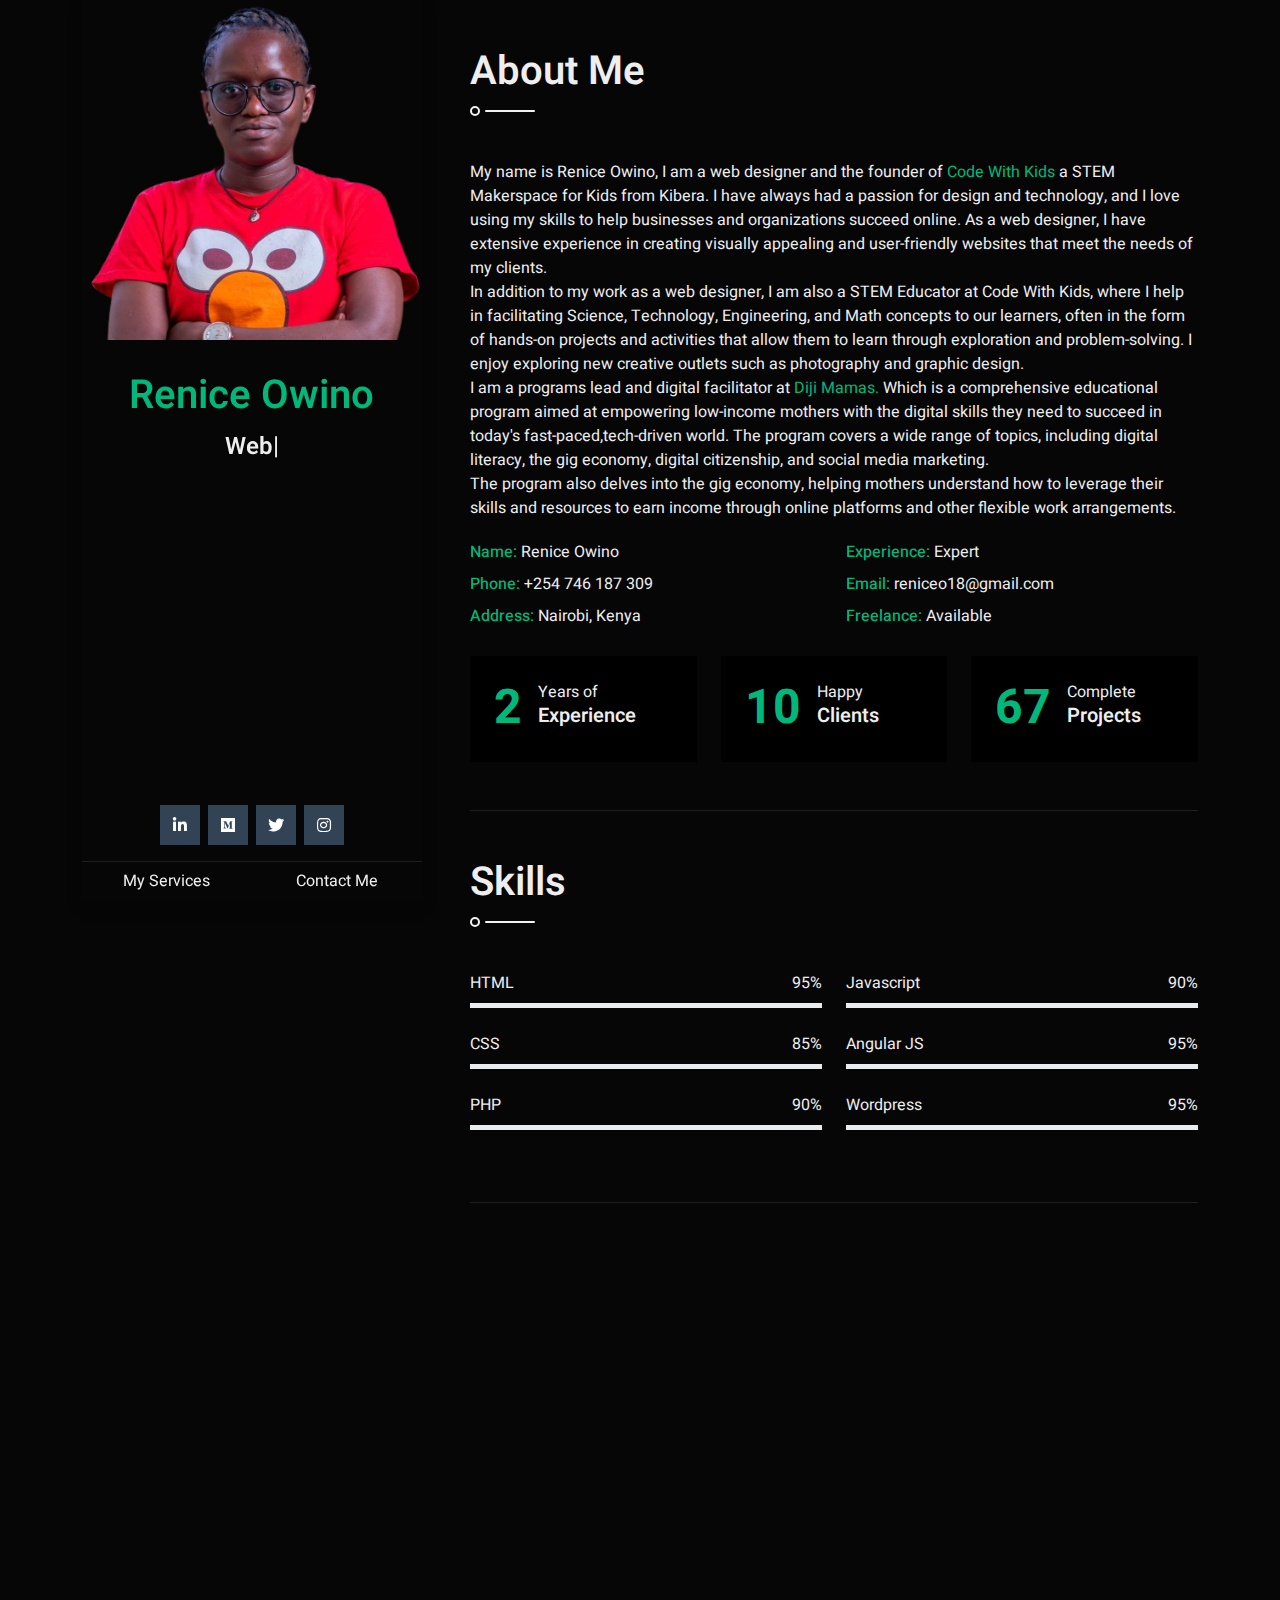
==== commit ed14b8ca: "updated index" ====
--- a/index.html
+++ b/index.html
@@ -67,8 +67,22 @@
                     <!-- About Start -->
                     <section class="py-5 border-bottom wow fadeInUp" data-wow-delay="0.1s">
                         <h1 class="title pb-3 mb-5">About Me</h1>
-                        <p>My name is Renice Owino, I am a web designer and the founder of <a href="https://www.linkedin.com/company/code-with-kids/">Code With Kids</a> a STEM Makerspace for Kids from Kibera. I have always had a passion for design and technology, and I love using my skills to help businesses and organizations succeed online. As a web designer, I have extensive experience in creating visually appealing and user-friendly websites that meet the needs of my clients.
-<br>In addition to my work as a web designer, I am also a STEM Educator at Code With Kids, where I help in facilitating Science, Technology, Engineering, and Math concepts to our learners, often in the form of hands-on projects and activities that allow them to learn through exploration and problem-solving. I enjoy exploring new creative outlets such as photography and graphic design.
+                        <p>My name is Renice Owino, I am a web designer and the founder of <a href="https://codewithkids.africa/">Code With Kids</a> 
+                        a STEM Makerspace for Kids from Kibera. I have always had a passion for design and technology, and I love using my skills to 
+                        help businesses and organizations succeed online. As a web designer, I have extensive experience in creating visually
+                        appealing and user-friendly websites that meet the needs of my clients.
+                        <br>In addition to my work as a web designer, I am also a STEM Educator at Code With Kids, 
+                        where I help in facilitating Science, Technology, Engineering, and Math concepts to our learners, 
+                        often in the form of hands-on projects and activities that allow them to learn through exploration 
+                        and problem-solving. I enjoy exploring new creative outlets such as photography and graphic design.
+                        <br>I am a programs lead and digital facilitator at<a href="https://codewithkids.africa/diji.html"> Diji Mamas.</a> 
+                        Which is a comprehensive educational program aimed at empowering low-income mothers with 
+                        the digital skills they need to succeed in today's fast-paced,tech-driven world. The program covers 
+                        a wide range of topics, including digital literacy, the gig economy, digital citizenship, and social 
+                        media marketing.
+                        <br>The program also delves into the gig economy, helping mothers understand how to leverage their skills and resources
+                        to earn income through online platforms and other flexible work arrangements.
+                        </p>
                         <div class="row mb-4">
                             <div class="col-sm-6 py-1">
                                 <span class="fw-medium text-primary">Name:</span> Renice Owino
@@ -202,12 +216,12 @@
                                 <span class="bi bi-arrow-right fs-4 text-light position-absolute" style="top: -5px; left: -50px;"></span>
                                 <h5 class="mb-1">Web Designer</h5>
                                 <p class="mb-2">Freelancer | <small>2020 - Present</small></p>
-                                <p>Tempor eos dolore amet tempor dolor tempor. Dolore ea magna sit amet dolor eirmod. Eos ipsum est tempor dolor. Clita lorem kasd sed ea lorem diam ea lorem eirmod duo sit ipsum stet lorem diam</p>
+                                <p>A web developer is a skilled professional who designs and creates websites using various programming languages and tools to deliver functional and visually appealing web experiences</p>
                             </div>
                             <div class="position-relative mb-4">
                                 <span class="bi bi-arrow-right fs-4 text-light position-absolute" style="top: -5px; left: -50px;"></span>
                                 <h5 class="mb-1">Technical Trainer</h5>
-                                <p class="mb-2">Tunapanda Institute | <small>2016 - Present</small></p>
+                                <p class="mb-2">Tunapanda Institute | <small>2016 - 2023</small></p>
                                 <p>Tempor eos dolore amet tempor dolor tempor. Dolore ea magna sit amet dolor eirmod. Eos ipsum est tempor dolor. Clita lorem kasd sed ea lorem diam ea lorem eirmod duo sit ipsum stet lorem diam</p>
                             </div>
                             <div class="position-relative mb-4">
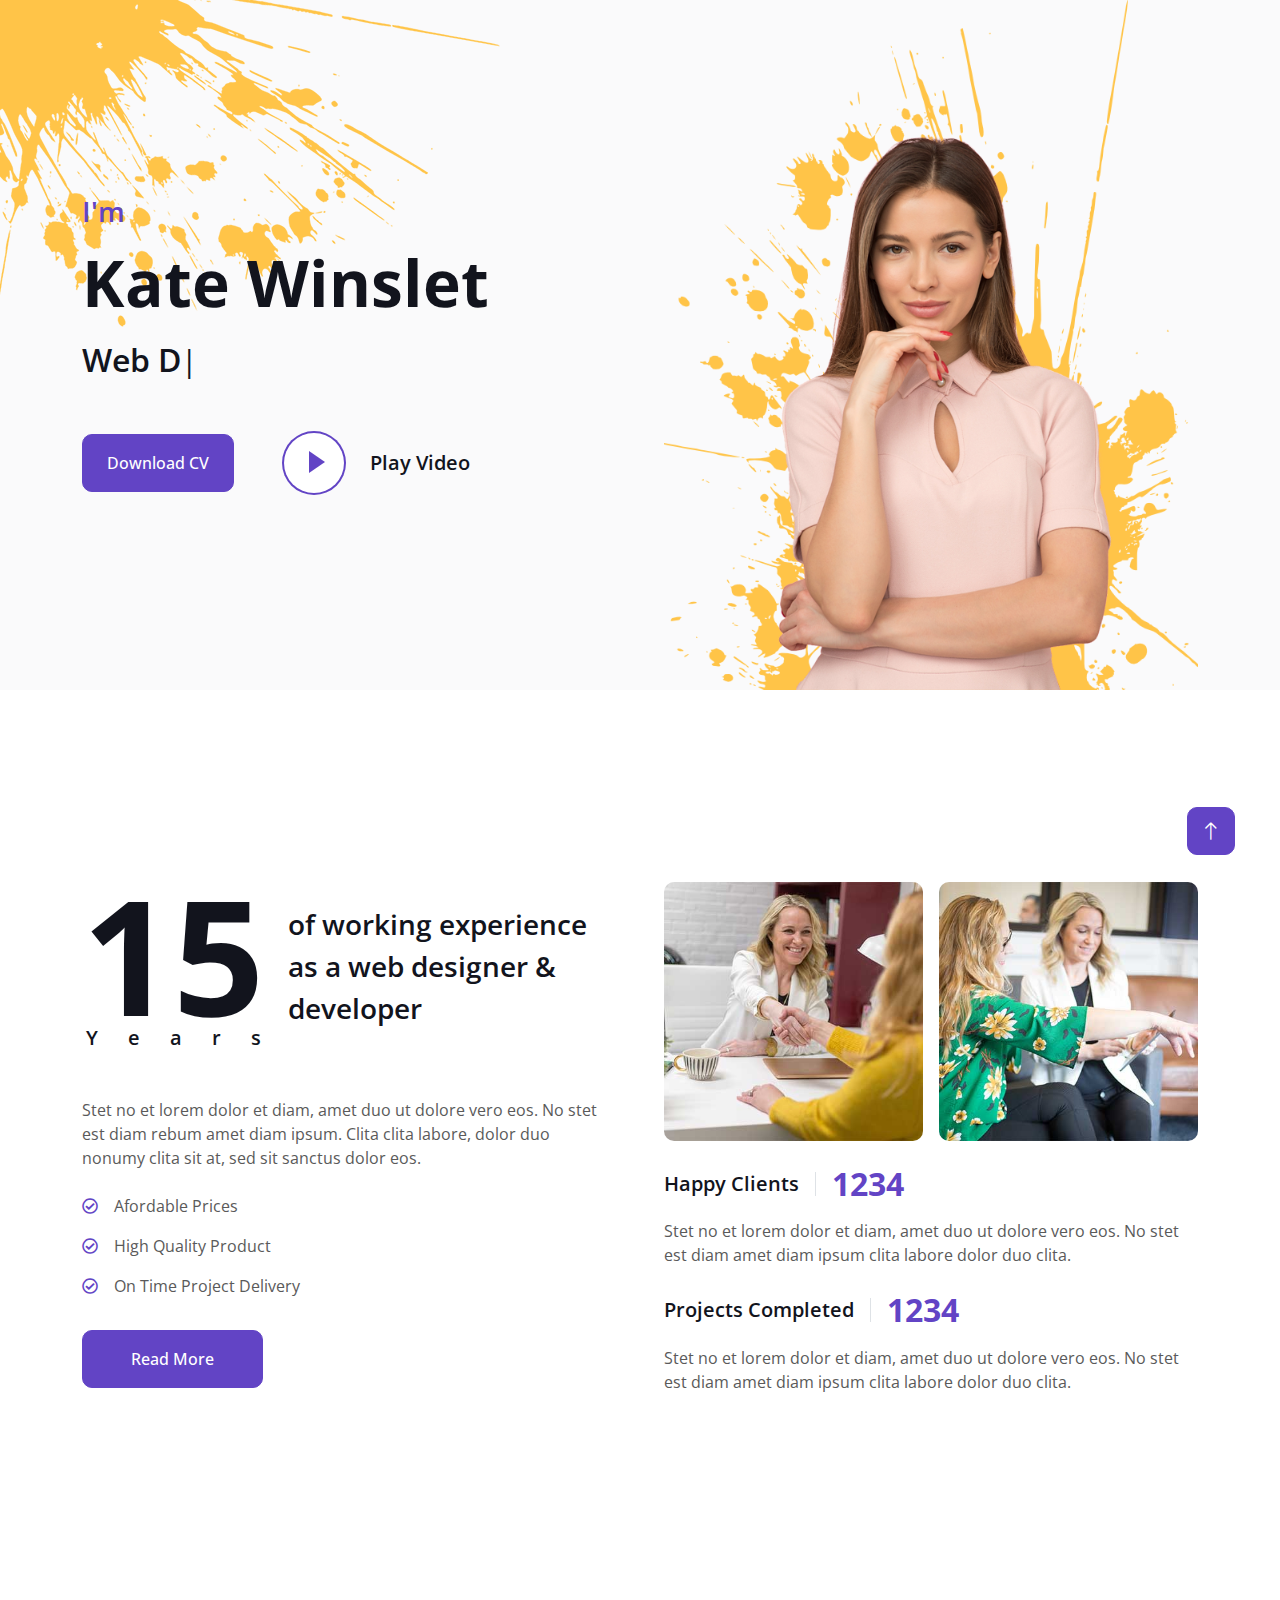
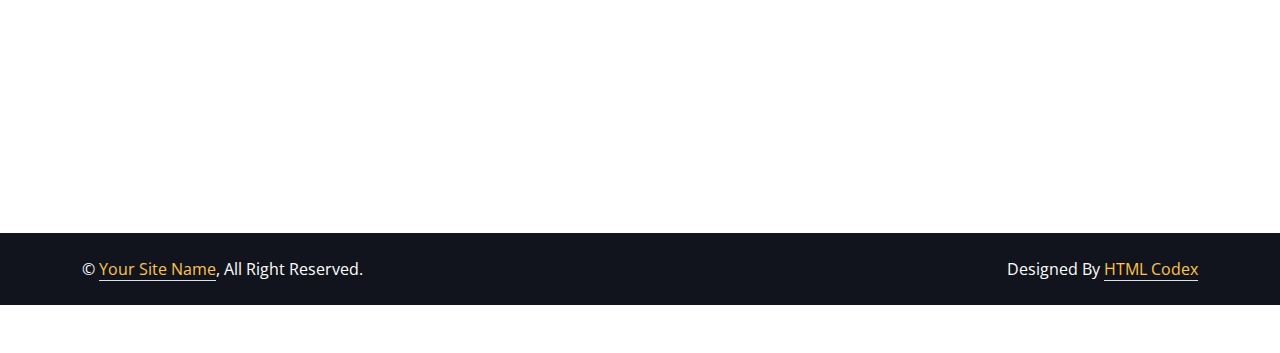
==== commit 8d6dc4f8: "Updated files" ====
--- a/index.html
+++ b/index.html
@@ -1,470 +1,692 @@
 <!DOCTYPE html>
 <html lang="en">
-    <head>
-        <met#aeb3b8et="utf-8">
-        <title>Renice Owino</title>
-        <meta content="width=device-width, initial-scale=1.0" name="viewport">
-        <meta content="Renice Owino's Personal Portfoli" name="keywords">
-        <meta content="Personal Portfolio" name="description">
-
-        <!-- Favicon -->
-        <link href="img/favicon.ico" rel="icon">
-
-        <!-- Google Web Fonts -->
-        <link rel="preconnect" href="https://fonts.googleapis.com">
-        <link rel="preconnect" href="https://fonts.gstatic.com" crossorigin>
-        <link href="https://fonts.googleapis.com/css2?family=Heebo:wght@300;400;500;600;700&display=swap" rel="stylesheet">
-
-        <!-- Icon Font Stylesheet -->
-        <link href="https://cdnjs.cloudflare.com/ajax/libs/font-awesome/5.10.0/css/all.min.css" rel="stylesheet">
-        <link href="https://cdn.jsdelivr.net/npm/bootstrap-icons@1.4.1/font/bootstrap-icons.css" rel="stylesheet">
-
-        <!-- Libraries Stylesheet -->
-        <link href="lib/owlcarousel/assets/owl.carousel.min.css" rel="stylesheet">
-        <link href="lib/lightbox/css/lightbox.min.css" rel="stylesheet">
-        <link href="lib/animate/animate.min.css" rel="stylesheet">
-
-        <!-- Customized Bootstrap Stylesheet -->
-        <link href="css/bootstrap.min.css" rel="stylesheet">
-
-        <!-- Template Stylesheet -->
-        <link href="css/style.css" rel="stylesheet">
-    </head>
-
-    <body>
-        <!-- Spinner Start -->
-        <div id="spinner" class="show bg-white position-fixed translate-middle w-100 vh-100 top-50 start-50 d-flex align-items-center justify-content-center">
-            <div class="spinner-border text-primary" style="width: 3rem; height: 3rem;" role="status">
-                <span class="sr-only">Loading...</span>
-            </div>
-        </div>
-        <!-- Spinner End -->
-
+
+<head>
+    <meta charset="utf-8">
+    <title>ProMan - Personal Portfolio HTML Template</title>
+    <meta content="width=device-width, initial-scale=1.0" name="viewport">
+    <meta content="" name="keywords">
+    <meta content="" name="description">
+
+    <!-- Favicon -->
+    <link href="img/favicon.ico" rel="icon">
+
+    <!-- Google Web Fonts -->
+    <link rel="preconnect" href="https://fonts.googleapis.com">
+    <link rel="preconnect" href="https://fonts.gstatic.com" crossorigin>
+    <link href="https://fonts.googleapis.com/css2?family=Open+Sans:wght@400;500;600;700;800&display=swap" rel="stylesheet"> 
+
+    <!-- Icon Font Stylesheet -->
+    <link href="https://cdnjs.cloudflare.com/ajax/libs/font-awesome/5.10.0/css/all.min.css" rel="stylesheet">
+    <link href="https://cdn.jsdelivr.net/npm/bootstrap-icons@1.4.1/font/bootstrap-icons.css" rel="stylesheet">
+
+    <!-- Libraries Stylesheet -->
+    <link href="lib/animate/animate.min.css" rel="stylesheet">
+    <link href="lib/lightbox/css/lightbox.min.css" rel="stylesheet">
+    <link href="lib/owlcarousel/assets/owl.carousel.min.css" rel="stylesheet">
+
+    <!-- Customized Bootstrap Stylesheet -->
+    <link href="css/bootstrap.min.css" rel="stylesheet">
+
+    <!-- Template Stylesheet -->
+    <link href="css/style.css" rel="stylesheet">
+</head>
+
+<body data-bs-spy="scroll" data-bs-target=".navbar" data-bs-offset="51">
+    <!-- Spinner Start -->
+    <div id="spinner" class="show bg-white position-fixed translate-middle w-100 vh-100 top-50 start-50 d-flex align-items-center justify-content-center">
+        <div class="spinner-border text-primary" style="width: 3rem; height: 3rem;" role="status">
+            <span class="sr-only">Loading...</span>
+        </div>
+    </div>
+    <!-- Spinner End -->
+
+
+    <!-- Navbar Start -->
+    <nav class="navbar navbar-expand-lg bg-white navbar-light fixed-top shadow py-lg-0 px-4 px-lg-5 wow fadeIn" data-wow-delay="0.1s">
+        <a href="index.html" class="navbar-brand d-block d-lg-none">
+            <h1 class="text-primary fw-bold m-0">ProMan</h1>
+        </a>
+        <button type="button" class="navbar-toggler" data-bs-toggle="collapse" data-bs-target="#navbarCollapse">
+            <span class="navbar-toggler-icon"></span>
+        </button>
+        <div class="collapse navbar-collapse justify-content-between py-4 py-lg-0" id="navbarCollapse">
+            <div class="navbar-nav ms-auto py-0">
+                <a href="#home" class="nav-item nav-link active">Home</a>
+                <a href="#about" class="nav-item nav-link">About</a>
+                <a href="#skill" class="nav-item nav-link">Skills</a>
+                <a href="#service" class="nav-item nav-link">Services</a>
+            </div>
+            <a href="index.html" class="navbar-brand bg-secondary py-3 px-4 mx-3 d-none d-lg-block">
+                <h1 class="text-primary fw-bold m-0">ProMan</h1>
+            </a>
+            <div class="navbar-nav me-auto py-0">
+                <a href="#project" class="nav-item nav-link">Projects</a>
+                <a href="#team" class="nav-item nav-link">Team</a>
+                <a href="#testimonial" class="nav-item nav-link">Testimonial</a>
+                <a href="#contact" class="nav-item nav-link">Contact</a>
+            </div>
+        </div>
+    </nav>
+    <!-- Navbar End -->
+
+
+    <!-- Header Start -->
+    <div class="container-fluid bg-light my-6 mt-0" id="home">
+        <div class="container">
+            <div class="row g-5 align-items-center">
+                <div class="col-lg-6 py-6 pb-0 pt-lg-0">
+                    <h3 class="text-primary mb-3">I'm</h3>
+                    <h1 class="display-3 mb-3">Kate Winslet</h1>
+                    <h2 class="typed-text-output d-inline"></h2>
+                    <div class="typed-text d-none">Web Designer, Web Developer, Front End Developer, Apps Designer, Apps Developer</div>
+                    <div class="d-flex align-items-center pt-5">
+                        <a href="" class="btn btn-primary py-3 px-4 me-5">Download CV</a>
+                        <button type="button" class="btn-play" data-bs-toggle="modal"
+                            data-src="https://www.youtube.com/embed/DWRcNpR6Kdc" data-bs-target="#videoModal">
+                            <span></span>
+                        </button>
+                        <h5 class="ms-4 mb-0 d-none d-sm-block">Play Video</h5>
+                    </div>
+                </div>
+                <div class="col-lg-6">
+                    <img class="img-fluid" src="img/profile.png" alt="">
+                </div>
+            </div>
+        </div>
+    </div>
+    <!-- Header End -->
+
+
+    <!-- Video Modal Start -->
+    <div class="modal modal-video fade" id="videoModal" tabindex="-1" aria-labelledby="exampleModalLabel" aria-hidden="true">
+        <div class="modal-dialog">
+            <div class="modal-content rounded-0">
+                <div class="modal-header">
+                    <h3 class="modal-title" id="exampleModalLabel">Youtube Video</h3>
+                    <button type="button" class="btn-close" data-bs-dismiss="modal" aria-label="Close"></button>
+                </div>
+                <div class="modal-body">
+                    <!-- 16:9 aspect ratio -->
+                    <div class="ratio ratio-16x9">
+                        <iframe class="embed-responsive-item" src="" id="video" allowfullscreen allowscriptaccess="always"
+                            allow="autoplay"></iframe>
+                    </div>
+                </div>
+            </div>
+        </div>
+    </div>
+    <!-- Video Modal End -->
+
+
+    <!-- About Start -->
+    <div class="container-xxl py-6" id="about">
         <div class="container">
             <div class="row g-5">
-                <div class="col-lg-4 sticky-lg-top vh-100">
-                    <div class="d-flex flex-column h-100 text-center overflow-auto shadow">
-                        <img class="w-100 img-fluid mb-4" src="img/profile1.png" alt="Image">
-                        <h1 class="text-primary mt-2">Renice Owino</h1>
-                        <div class="mb-4" style="height: 22px;">
-                            <h4 class="typed-text-output d-inline-block text-light">Web Designer</h4>                           
-                            <span class="typed-cursor typed-cursor--blink"></span>                            
-                            <div class="typed-text d-none">Web Designer, Web Developer, Front End Developer, Apps Designer, Apps Developer</div>
-                        </div>
-                        <div class="d-flex justify-content-center mt-auto mb-3">
-                            <a class="btn btn-secondary btn-square mx-1" href="https://www.linkedin.com/in/renice-owino/"><i class="fab fa-linkedin-in"></i></a>
-                            <a class="btn btn-secondary btn-square mx-1" href="#"><i class="fab fa-medium"></i></a>
-                            <a class="btn btn-secondary btn-square mx-1" href="#"><i class="fab fa-twitter"></i></a>
-                            <a class="btn btn-secondary btn-square mx-1" href="#"><i class="fab fa-instagram"></i></a>
-                        </div>
-                        <div class="d-flex align-items-end justify-content-between border-top">
-                            <a href="#services" class="btn w-50 btn-scroll">My Services</a>
-                            <a href="#contact" class="btn w-50 btn-scroll">Contact Me</a>
-                        </div>
-                    </div>
-                </div>
-                <div class="col-lg-8">
-                    <!-- About Start -->
-                    <section class="py-5 border-bottom wow fadeInUp" data-wow-delay="0.1s">
-                        <h1 class="title pb-3 mb-5">About Me</h1>
-                        <p>My name is Renice Owino, I am a web designer and the founder of <a href="https://codewithkids.africa/">Code With Kids</a> 
-                        a STEM Makerspace for Kids from Kibera. I have always had a passion for design and technology, and I love using my skills to 
-                        help businesses and organizations succeed online. As a web designer, I have extensive experience in creating visually
-                        appealing and user-friendly websites that meet the needs of my clients.
-                        <br>In addition to my work as a web designer, I am also a STEM Educator at Code With Kids, 
-                        where I help in facilitating Science, Technology, Engineering, and Math concepts to our learners, 
-                        often in the form of hands-on projects and activities that allow them to learn through exploration 
-                        and problem-solving. I enjoy exploring new creative outlets such as photography and graphic design.
-                        <br>I am a programs lead and digital facilitator at<a href="https://codewithkids.africa/diji.html"> Diji Mamas.</a> 
-                        Which is a comprehensive educational program aimed at empowering low-income mothers with 
-                        the digital skills they need to succeed in today's fast-paced,tech-driven world. The program covers 
-                        a wide range of topics, including digital literacy, the gig economy, digital citizenship, and social 
-                        media marketing.
-                        <br>The program also delves into the gig economy, helping mothers understand how to leverage their skills and resources
-                        to earn income through online platforms and other flexible work arrangements.
-                        </p>
-                        <div class="row mb-4">
-                            <div class="col-sm-6 py-1">
-                                <span class="fw-medium text-primary">Name:</span> Renice Owino
-                            </div>
-                         
-                            <div class="col-sm-6 py-1">
-                                <span class="fw-medium text-primary">Experience:</span> Expert
-                            </div>
-                            <div class="col-sm-6 py-1">
-                                <span class="fw-medium text-primary">Phone:</span> +254 746 187 309
-                            </div>
-                            <div class="col-sm-6 py-1">
-                                <span class="fw-medium text-primary">Email:</span> reniceo18@gmail.com
-                            </div>
-                            <div class="col-sm-6 py-1">
-                                <span class="fw-medium text-primary">Address:</span> Nairobi, Kenya
-                            </div>
-                            <div class="col-sm-6 py-1">
-                                <span class="fw-medium text-primary">Freelance:</span> Available
-                            </div>
-                        </div>
-                        <div class="row g-4">
-                            <div class="col-md-4 col-lg-6 col-xl-4">
-                                <div class="d-flex bg-secondary p-4">
-                                    <h1 class="flex-shrink-0 display-5 text-primary mb-0" data-toggle="counter-up">7</h1>
-                                    <div class="ps-3">
-                                        <p class="mb-0">Years of</p>
-                                        <h5 class="mb-0">Experience</h5>
-                                    </div>
-                                </div>
-                            </div>
-                            <div class="col-md-4 col-lg-6 col-xl-4">
-                                <div class="d-flex bg-secondary p-4">
-                                    <h1 class="flex-shrink-0 display-5 text-primary mb-0" data-toggle="counter-up">30</h1>
-                                    <div class="ps-3">
-                                        <p class="mb-0">Happy</p>
-                                        <h5 class="mb-0">Clients</h5>
-                                    </div>
-                                </div>
-                            </div>
-                            <div class="col-md-4 col-lg-6 col-xl-4">
-                                <div class="d-flex bg-secondary p-4">
-                                    <h1 class="flex-shrink-0 display-5 text-primary mb-0" data-toggle="counter-up">200</h1>
-                                    <div class="ps-3">
-                                        <p class="mb-0">Complete</p>
-                                        <h5 class="mb-0">Projects</h5>
-                                    </div>
-                                </div>
-                            </div>
-                        </div>
-                    </section>
-                    <!-- About End -->
-
-                    <!-- Skills Start -->
-                    <section class="py-5 border-bottom wow fadeInUp" data-wow-delay="0.1s">
-                        <h1 class="title pb-3 mb-5">Skills</h1>
-                        <div class="row">
-                            <div class="col-sm-6">
-                                <div class="skill mb-4">
-                                    <div class="d-flex justify-content-between">
-                                        <p class="mb-2">HTML</p>
-                                        <p class="mb-2">95%</p>
-                                    </div>
-                                    <div class="progress">
-                                        <div class="progress-bar bg-primary" role="progressbar" aria-valuenow="95" aria-valuemin="0" aria-valuemax="100"></div>
-                                    </div>
-                                </div>
-                                <div class="skill mb-4">
-                                    <div class="d-flex justify-content-between">
-                                        <p class="mb-2">CSS</p>
-                                        <p class="mb-2">85%</p>
-                                    </div>
-                                    <div class="progress">
-                                        <div class="progress-bar bg-warning" role="progressbar" aria-valuenow="85" aria-valuemin="0" aria-valuemax="100"></div>
-                                    </div>
-                                </div>
-                                <div class="skill mb-4">
-                                    <div class="d-flex justify-content-between">
-                                        <p class="mb-2">PHP</p>
-                                        <p class="mb-2">90%</p>
-                                    </div>
-                                    <div class="progress">
-                                        <div class="progress-bar bg-danger" role="progressbar" aria-valuenow="90" aria-valuemin="0" aria-valuemax="100"></div>
-                                    </div>
-                                </div>
-                            </div>
-                            <div class="col-sm-6">
-                                <div class="skill mb-4">
-                                    <div class="d-flex justify-content-between">
-                                        <p class="mb-2">Javascript</p>
-                                        <p class="mb-2">90%</p>
-                                    </div>
-                                    <div class="progress">
-                                        <div class="progress-bar bg-danger" role="progressbar" aria-valuenow="90" aria-valuemin="0" aria-valuemax="100"></div>
-                                    </div>
-                                </div>
-                                <div class="skill mb-4">
-                                    <div class="d-flex justify-content-between">
-                                        <p class="mb-2">Angular JS</p>
-                                        <p class="mb-2">95%</p>
-                                    </div>
-                                    <div class="progress">
-                                        <div class="progress-bar bg-success" role="progressbar" aria-valuenow="95" aria-valuemin="0" aria-valuemax="100"></div>
-                                    </div>
-                                </div>
-                                <div class="skill mb-4">
-                                    <div class="d-flex justify-content-between">
-                                        <p class="mb-2">Wordpress</p>
-                                        <p class="mb-2">95%</p>
-                                    </div>
-                                    <div class="progress">
-                                        <div class="progress-bar bg-info" role="progressbar" aria-valuenow="85" aria-valuemin="0" aria-valuemax="100"></div>
-                                    </div>
-                                </div>
-                            </div>
-                        </div>
-                    </section>
-                    <!-- Skills End -->
-
-                    <!-- Expericence Start -->
-                    <section class="py-5 wow fadeInUp" data-wow-delay="0.1s">
-                        <h1 class="title pb-3 mb-5">Expericence</h1>
-                        <div class="border-start border-2 border-light pt-2 ps-5">
-                            <div class="position-relative mb-4">
-                                <span class="bi bi-arrow-right fs-4 text-light position-absolute" style="top: -5px; left: -50px;"></span>
-                                <h5 class="mb-1">Founder</h5>
-                                <p class="mb-2">Code With Kids | <small>2017 - Present</small></p>
-                                <p>Tempor eos dolore amet tempor dolor tempor. Dolore ea magna sit amet dolor eirmod. Eos ipsum est tempor dolor. Clita lorem kasd sed ea lorem diam ea lorem eirmod duo sit ipsum stet lorem diam</p>
-                            </div>
-                            <div class="position-relative mb-4">
-                                <span class="bi bi-arrow-right fs-4 text-light position-absolute" style="top: -5px; left: -50px;"></span>
-                                <h5 class="mb-1">Web Designer</h5>
-                                <p class="mb-2">Freelancer | <small>2020 - Present</small></p>
-                                <p>A web developer is a skilled professional who designs and creates websites using various programming languages and tools to deliver functional and visually appealing web experiences</p>
-                            </div>
-                            <div class="position-relative mb-4">
-                                <span class="bi bi-arrow-right fs-4 text-light position-absolute" style="top: -5px; left: -50px;"></span>
-                                <h5 class="mb-1">Technical Trainer</h5>
-                                <p class="mb-2">Tunapanda Institute | <small>2016 - 2023</small></p>
-                                <p>Tempor eos dolore amet tempor dolor tempor. Dolore ea magna sit amet dolor eirmod. Eos ipsum est tempor dolor. Clita lorem kasd sed ea lorem diam ea lorem eirmod duo sit ipsum stet lorem diam</p>
-                            </div>
-                            <div class="position-relative mb-4">
-                                <span class="bi bi-arrow-right fs-4 text-light position-absolute" style="top: -5px; left: -50px;"></span>
-                                <h5 class="mb-1">STEM Educator</h5>
-                                <p class="mb-2">STEMCAFE | <small>2020 - 2022</small></p>
-                                <p>Tempor eos dolore amet tempor dolor tempor. Dolore ea magna sit amet dolor eirmod. Eos ipsum est tempor dolor. Clita lorem kasd sed ea lorem diam ea lorem eirmod duo sit ipsum stet lorem diam</p>
-                            </div>
-                        </div>
-                    </section>
-                    <!-- Expericence End -->
-
-                    <!-- Services Start -->
-                    <section class="py-5 border-bottom wow fadeInUp" data-wow-delay="0.1s" id="services">
-                        <h1 class="title pb-3 mb-5">Services</h1>
-                        <div class="row g-4">
+                <div class="col-lg-6 wow fadeInUp" data-wow-delay="0.1s">
+                    <div class="d-flex align-items-center mb-5">
+                        <div class="years flex-shrink-0 text-center me-4">
+                            <h1 class="display-1 mb-0">15</h1>
+                            <h5 class="mb-0">Years</h5>
+                        </div>
+                        <h3 class="lh-base mb-0">of working experience as a web designer & developer</h3>
+                    </div>
+                    <p class="mb-4">Stet no et lorem dolor et diam, amet duo ut dolore vero eos. No stet est diam rebum amet diam ipsum. Clita clita labore, dolor duo nonumy clita sit at, sed sit sanctus dolor eos.</p>
+                    <p class="mb-3"><i class="far fa-check-circle text-primary me-3"></i>Afordable Prices</p>
+                    <p class="mb-3"><i class="far fa-check-circle text-primary me-3"></i>High Quality Product</p>
+                    <p class="mb-3"><i class="far fa-check-circle text-primary me-3"></i>On Time Project Delivery</p>
+                    <a class="btn btn-primary py-3 px-5 mt-3" href="">Read More</a>
+                </div>
+                <div class="col-lg-6 wow fadeInUp" data-wow-delay="0.5s">
+                    <div class="row g-3 mb-4">
+                        <div class="col-sm-6">
+                            <img class="img-fluid rounded" src="img/about-1.jpg" alt="">
+                        </div>
+                        <div class="col-sm-6">
+                            <img class="img-fluid rounded" src="img/about-2.jpg" alt="">
+                        </div>
+                    </div>
+                    <div class="d-flex align-items-center mb-3">
+                        <h5 class="border-end pe-3 me-3 mb-0">Happy Clients</h5>
+                        <h2 class="text-primary fw-bold mb-0" data-toggle="counter-up">1234</h2>
+                    </div>
+                    <p class="mb-4">Stet no et lorem dolor et diam, amet duo ut dolore vero eos. No stet est diam amet diam ipsum clita labore dolor duo clita.</p>
+                    <div class="d-flex align-items-center mb-3">
+                        <h5 class="border-end pe-3 me-3 mb-0">Projects Completed</h5>
+                        <h2 class="text-primary fw-bold mb-0" data-toggle="counter-up">1234</h2>
+                    </div>
+                    <p class="mb-0">Stet no et lorem dolor et diam, amet duo ut dolore vero eos. No stet est diam amet diam ipsum clita labore dolor duo clita.</p>
+                </div>
+            </div>
+        </div>
+    </div>
+    <!-- About End -->
+
+
+    <!-- Expertise Start -->
+    <div class="container-xxl py-6 pb-5" id="skill">
+        <div class="container">
+            <div class="row g-5">
+                <div class="col-lg-6 wow fadeInUp" data-wow-delay="0.1s">
+                    <h1 class="display-5 mb-5">Skills & Experience</h1>
+                    <p class="mb-4">Stet no et lorem dolor et diam, amet duo ut dolore vero eos. No stet est diam rebum amet diam ipsum clita dolor duo clita sit.</p>
+                    <h3 class="mb-4">My Skills</h3>
+                    <div class="row align-items-center">
+                        <div class="col-md-6">
+                            <div class="skill mb-4">
+                                <div class="d-flex justify-content-between">
+                                    <h6 class="font-weight-bold">HTML</h6>
+                                    <h6 class="font-weight-bold">95%</h6>
+                                </div>
+                                <div class="progress">
+                                    <div class="progress-bar bg-primary" role="progressbar" aria-valuenow="95" aria-valuemin="0" aria-valuemax="100"></div>
+                                </div>
+                            </div>
+                            <div class="skill mb-4">
+                                <div class="d-flex justify-content-between">
+                                    <h6 class="font-weight-bold">CSS</h6>
+                                    <h6 class="font-weight-bold">85%</h6>
+                                </div>
+                                <div class="progress">
+                                    <div class="progress-bar bg-warning" role="progressbar" aria-valuenow="85" aria-valuemin="0" aria-valuemax="100"></div>
+                                </div>
+                            </div>
+                            <div class="skill mb-4">
+                                <div class="d-flex justify-content-between">
+                                    <h6 class="font-weight-bold">PHP</h6>
+                                    <h6 class="font-weight-bold">90%</h6>
+                                </div>
+                                <div class="progress">
+                                    <div class="progress-bar bg-danger" role="progressbar" aria-valuenow="90" aria-valuemin="0" aria-valuemax="100"></div>
+                                </div>
+                            </div>
+                        </div>
+                        <div class="col-md-6">
+                            <div class="skill mb-4">
+                                <div class="d-flex justify-content-between">
+                                    <h6 class="font-weight-bold">Javascript</h6>
+                                    <h6 class="font-weight-bold">90%</h6>
+                                </div>
+                                <div class="progress">
+                                    <div class="progress-bar bg-danger" role="progressbar" aria-valuenow="90" aria-valuemin="0" aria-valuemax="100"></div>
+                                </div>
+                            </div>
+                            <div class="skill mb-4">
+                                <div class="d-flex justify-content-between">
+                                    <h6 class="font-weight-bold">Angular JS</h6>
+                                    <h6 class="font-weight-bold">95%</h6>
+                                </div>
+                                <div class="progress">
+                                    <div class="progress-bar bg-dark" role="progressbar" aria-valuenow="95" aria-valuemin="0" aria-valuemax="100"></div>
+                                </div>
+                            </div>
+                            <div class="skill mb-4">
+                                <div class="d-flex justify-content-between">
+                                    <h6 class="font-weight-bold">Wordpress</h6>
+                                    <h6 class="font-weight-bold">85%</h6>
+                                </div>
+                                <div class="progress">
+                                    <div class="progress-bar bg-info" role="progressbar" aria-valuenow="85" aria-valuemin="0" aria-valuemax="100"></div>
+                                </div>
+                            </div>
+                        </div>
+                    </div>
+                </div>
+                <div class="col-lg-6 wow fadeInUp" data-wow-delay="0.5s">
+                    <ul class="nav nav-pills rounded border border-2 border-primary mb-5">
+                        <li class="nav-item w-50">
+                            <button class="nav-link w-100 py-3 fs-5 active" data-bs-toggle="pill" href="#tab-1">Experience</button>
+                        </li>
+                        <li class="nav-item w-50">
+                            <button class="nav-link w-100 py-3 fs-5" data-bs-toggle="pill" href="#tab-2">Education</button>
+                        </li>
+                    </ul>
+                    <div class="tab-content">
+                        <div id="tab-1" class="tab-pane fade show p-0 active">
+                            <div class="row gy-5 gx-4">
+                                <div class="col-sm-6">
+                                    <h5>UI Designer</h5>
+                                    <hr class="text-primary my-2">
+                                    <p class="text-primary mb-1">2000 - 2045</p>
+                                    <h6 class="mb-0">Apex Software Inc</h6>
+                                </div>
+                                <div class="col-sm-6">
+                                    <h5>Product Designer</h5>
+                                    <hr class="text-primary my-2">
+                                    <p class="text-primary mb-1">2000 - 2045</p>
+                                    <h6 class="mb-0">Apex Software Inc</h6>
+                                </div>
+                                <div class="col-sm-6">
+                                    <h5>Web Designer</h5>
+                                    <hr class="text-primary my-2">
+                                    <p class="text-primary mb-1">2000 - 2045</p>
+                                    <h6 class="mb-0">Apex Software Inc</h6>
+                                </div>
+                                <div class="col-sm-6">
+                                    <h5>Apps Designer</h5>
+                                    <hr class="text-primary my-2">
+                                    <p class="text-primary mb-1">2000 - 2045</p>
+                                    <h6 class="mb-0">Apex Software Inc</h6>
+                                </div>
+                            </div>
+                        </div>
+                        <div id="tab-2" class="tab-pane fade show p-0">
+                            <div class="row gy-5 gx-4">
+                                <div class="col-sm-6">
+                                    <h5>UI Design Course</h5>
+                                    <hr class="text-primary my-2">
+                                    <p class="text-primary mb-1">2000 - 2045</p>
+                                    <h6 class="mb-0">Cambridge University</h6>
+                                </div>
+                                <div class="col-sm-6">
+                                    <h5>IOS Development</h5>
+                                    <hr class="text-primary my-2">
+                                    <p class="text-primary mb-1">2000 - 2045</p>
+                                    <h6 class="mb-0">Cambridge University</h6>
+                                </div>
+                                <div class="col-sm-6">
+                                    <h5>Web Design</h5>
+                                    <hr class="text-primary my-2">
+                                    <p class="text-primary mb-1">2000 - 2045</p>
+                                    <h6 class="mb-0">Cambridge University</h6>
+                                </div>
+                                <div class="col-sm-6">
+                                    <h5>Apps Design</h5>
+                                    <hr class="text-primary my-2">
+                                    <p class="text-primary mb-1">2000 - 2045</p>
+                                    <h6 class="mb-0">Cambridge University</h6>
+                                </div>
+                            </div>
+                        </div>
+                    </div>
+                </div>
+            </div>
+        </div>
+    </div>
+    <!-- Expertise End -->
+
+
+    <!-- Service Start -->
+    <div class="container-fluid bg-light my-5 py-6" id="service">
+        <div class="container">
+            <div class="row g-5 mb-5 wow fadeInUp" data-wow-delay="0.1s">
+                <div class="col-lg-6">
+                    <h1 class="display-5 mb-0">My Services</h1>
+                </div>
+                <div class="col-lg-6 text-lg-end">
+                    <a class="btn btn-primary py-3 px-5" href="">Hire Me</a>
+                </div>
+            </div>
+            <div class="row g-4">
+                <div class="col-lg-6 wow fadeInUp" data-wow-delay="0.1s">
+                    <div class="service-item d-flex flex-column flex-sm-row bg-white rounded h-100 p-4 p-lg-5">
+                        <div class="bg-icon flex-shrink-0 mb-3">
+                            <i class="fa fa-crop-alt fa-2x text-dark"></i>
+                        </div>
+                        <div class="ms-sm-4">
+                            <h4 class="mb-3">Creative Design</h4>
+                            <h6 class="mb-3">Start from <span class="text-primary">$199</span></h6>
+                            <span>Stet lorem dolor diam amet vero eos. No stet est diam amet diam ipsum. Clita dolor duo clita sit sed sit dolor eos.</span>
+                        </div>
+                    </div>
+                </div>
+                <div class="col-lg-6 wow fadeInUp" data-wow-delay="0.3s">
+                    <div class="service-item d-flex flex-column flex-sm-row bg-white rounded h-100 p-4 p-lg-5">
+                        <div class="bg-icon flex-shrink-0 mb-3">
+                            <i class="fa fa-code-branch fa-2x text-dark"></i>
+                        </div>
+                        <div class="ms-sm-4">
+                            <h4 class="mb-3">Graphic Design</h4>
+                            <h6 class="mb-3">Start from <span class="text-primary">$199</span></h6>
+                            <span>Stet lorem dolor diam amet vero eos. No stet est diam amet diam ipsum. Clita dolor duo clita sit sed sit dolor eos.</span>
+                        </div>
+                    </div>
+                </div>
+                <div class="col-lg-6 wow fadeInUp" data-wow-delay="0.1s">
+                    <div class="service-item d-flex flex-column flex-sm-row bg-white rounded h-100 p-4 p-lg-5">
+                        <div class="bg-icon flex-shrink-0 mb-3">
+                            <i class="fa fa-code fa-2x text-dark"></i>
+                        </div>
+                        <div class="ms-sm-4">
+                            <h4 class="mb-3">Web Design</h4>
+                            <h6 class="mb-3">Start from <span class="text-primary">$199</span></h6>
+                            <span>Stet lorem dolor diam amet vero eos. No stet est diam amet diam ipsum. Clita dolor duo clita sit sed sit dolor eos.</span>
+                        </div>
+                    </div>
+                </div>
+                <div class="col-lg-6 wow fadeInUp" data-wow-delay="0.3s">
+                    <div class="service-item d-flex flex-column flex-sm-row bg-white rounded h-100 p-4 p-lg-5">
+                        <div class="bg-icon flex-shrink-0 mb-3">
+                            <i class="fa fa-laptop-code fa-2x text-dark"></i>
+                        </div>
+                        <div class="ms-sm-4">
+                            <h4 class="mb-3">UI/UX Design</h4>
+                            <h6 class="mb-3">Start from <span class="text-primary">$199</span></h6>
+                            <span>Stet lorem dolor diam amet vero eos. No stet est diam amet diam ipsum. Clita dolor duo clita sit sed sit dolor eos.</span>
+                        </div>
+                    </div>
+                </div>
+            </div>
+        </div>
+    </div>
+    <!-- Service End -->
+
+
+    <!-- Projects Start -->
+    <div class="container-xxl py-6 pt-5" id="project">
+        <div class="container">
+            <div class="row g-5 mb-5 align-items-center wow fadeInUp" data-wow-delay="0.1s">
+                <div class="col-lg-6">
+                    <h1 class="display-5 mb-0">My Projects</h1>
+                </div>
+                <div class="col-lg-6 text-lg-end">
+                    <ul class="list-inline mx-n3 mb-0" id="portfolio-flters">
+                        <li class="mx-3 active" data-filter="*">All Projects</li>
+                        <li class="mx-3" data-filter=".first">UI/UX Design</li>
+                        <li class="mx-3" data-filter=".second">Graphic Design</li>
+                    </ul>
+                </div>
+            </div>
+            <div class="row g-4 portfolio-container wow fadeInUp" data-wow-delay="0.1s">
+                <div class="col-lg-4 col-md-6 portfolio-item first">
+                    <div class="portfolio-img rounded overflow-hidden">
+                        <img class="img-fluid" src="img/project-1.jpg" alt="">
+                        <div class="portfolio-btn">
+                            <a class="btn btn-lg-square btn-outline-secondary border-2 mx-1" href="img/project-1.jpg" data-lightbox="portfolio"><i class="fa fa-eye"></i></a>
+                            <a class="btn btn-lg-square btn-outline-secondary border-2 mx-1" href=""><i class="fa fa-link"></i></a>
+                        </div>
+                    </div>
+                </div>
+                <div class="col-lg-4 col-md-6 portfolio-item second">
+                    <div class="portfolio-img rounded overflow-hidden">
+                        <img class="img-fluid" src="img/project-2.jpg" alt="">
+                        <div class="portfolio-btn">
+                            <a class="btn btn-lg-square btn-outline-secondary border-2 mx-1" href="img/project-2.jpg" data-lightbox="portfolio"><i class="fa fa-eye"></i></a>
+                            <a class="btn btn-lg-square btn-outline-secondary border-2 mx-1" href=""><i class="fa fa-link"></i></a>
+                        </div>
+                    </div>
+                </div>
+                <div class="col-lg-4 col-md-6 portfolio-item first">
+                    <div class="portfolio-img rounded overflow-hidden">
+                        <img class="img-fluid" src="img/project-3.jpg" alt="">
+                        <div class="portfolio-btn">
+                            <a class="btn btn-lg-square btn-outline-secondary border-2 mx-1" href="img/project-3.jpg" data-lightbox="portfolio"><i class="fa fa-eye"></i></a>
+                            <a class="btn btn-lg-square btn-outline-secondary border-2 mx-1" href=""><i class="fa fa-link"></i></a>
+                        </div>
+                    </div>
+                </div>
+                <div class="col-lg-4 col-md-6 portfolio-item second">
+                    <div class="portfolio-img rounded overflow-hidden">
+                        <img class="img-fluid" src="img/project-4.jpg" alt="">
+                        <div class="portfolio-btn">
+                            <a class="btn btn-lg-square btn-outline-secondary border-2 mx-1" href="img/project-4.jpg" data-lightbox="portfolio"><i class="fa fa-eye"></i></a>
+                            <a class="btn btn-lg-square btn-outline-secondary border-2 mx-1" href=""><i class="fa fa-link"></i></a>
+                        </div>
+                    </div>
+                </div>
+                <div class="col-lg-4 col-md-6 portfolio-item first">
+                    <div class="portfolio-img rounded overflow-hidden">
+                        <img class="img-fluid" src="img/project-5.jpg" alt="">
+                        <div class="portfolio-btn">
+                            <a class="btn btn-lg-square btn-outline-secondary border-2 mx-1" href="img/project-5.jpg" data-lightbox="portfolio"><i class="fa fa-eye"></i></a>
+                            <a class="btn btn-lg-square btn-outline-secondary border-2 mx-1" href=""><i class="fa fa-link"></i></a>
+                        </div>
+                    </div>
+                </div>
+                <div class="col-lg-4 col-md-6 portfolio-item second">
+                    <div class="portfolio-img rounded overflow-hidden">
+                        <img class="img-fluid" src="img/project-6.jpg" alt="">
+                        <div class="portfolio-btn">
+                            <a class="btn btn-lg-square btn-outline-secondary border-2 mx-1" href="img/project-6.jpg" data-lightbox="portfolio"><i class="fa fa-eye"></i></a>
+                            <a class="btn btn-lg-square btn-outline-secondary border-2 mx-1" href=""><i class="fa fa-link"></i></a>
+                        </div>
+                    </div>
+                </div>
+            </div>
+        </div>
+    </div>
+    <!-- Projects End -->
+
+
+    <!-- Team Start -->
+    <div class="container-xxl py-6 pb-5" id="team">
+        <div class="container">
+            <div class="row g-5 mb-5 wow fadeInUp" data-wow-delay="0.1s">
+                <div class="col-lg-6">
+                    <h1 class="display-5 mb-0">Team Members</h1>
+                </div>
+                <div class="col-lg-6 text-lg-end">
+                    <a class="btn btn-primary py-3 px-5" href="">Contact Us</a>
+                </div>
+            </div>
+            <div class="row g-4">
+                <div class="col-lg-4 col-md-6 wow fadeInUp" data-wow-delay="0.1s">
+                    <div class="team-item position-relative">
+                        <img class="img-fluid rounded" src="img/team-1.jpg" alt="">
+                        <div class="team-text bg-white rounded-end p-4">
+                            <div>
+                                <h5>Full Name</h5>
+                                <span>Designer</span>
+                            </div>
+                            <i class="fa fa-arrow-right fa-2x text-primary"></i>
+                        </div>
+                    </div>
+                </div>
+                <div class="col-lg-4 col-md-6 wow fadeInUp" data-wow-delay="0.3s">
+                    <div class="team-item position-relative">
+                        <img class="img-fluid rounded" src="img/team-2.jpg" alt="">
+                        <div class="team-text bg-white rounded-end p-4">
+                            <div>
+                                <h5>Full Name</h5>
+                                <span>Designer</span>
+                            </div>
+                            <i class="fa fa-arrow-right fa-2x text-primary"></i>
+                        </div>
+                    </div>
+                </div>
+                <div class="col-lg-4 col-md-6 wow fadeInUp" data-wow-delay="0.5s">
+                    <div class="team-item position-relative">
+                        <img class="img-fluid rounded" src="img/team-3.jpg" alt="">
+                        <div class="team-text bg-white rounded-end p-4">
+                            <div>
+                                <h5>Full Name</h5>
+                                <span>Designer</span>
+                            </div>
+                            <i class="fa fa-arrow-right fa-2x text-primary"></i>
+                        </div>
+                    </div>
+                </div>
+            </div>
+        </div>
+    </div>
+    <!-- Team End -->
+
+
+    <!-- Testimonial Start -->
+    <div class="container-fluid bg-light py-5 my-5" id="testimonial">
+        <div class="container-fluid py-5">
+            <h1 class="display-5 text-center mb-5 wow fadeInUp" data-wow-delay="0.1s">Testimonial</h1>
+            <div class="row justify-content-center">
+                <div class="col-lg-3 d-none d-lg-block">
+                    <div class="testimonial-left h-100">
+                        <img class="img-fluid wow fadeIn" data-wow-delay="0.1s" src="img/testimonial-1.jpg" alt="">
+                        <img class="img-fluid wow fadeIn" data-wow-delay="0.3s" src="img/testimonial-2.jpg" alt="">
+                        <img class="img-fluid wow fadeIn" data-wow-delay="0.5s" src="img/testimonial-3.jpg" alt="">
+                    </div>
+                </div>
+                <div class="col-lg-6 wow fadeInUp" data-wow-delay="0.5s">
+                    <div class="owl-carousel testimonial-carousel">
+                        <div class="testimonial-item text-center">
+                            <div class="position-relative mb-5">
+                                <img class="img-fluid rounded-circle border border-secondary p-2 mx-auto" src="img/testimonial-1.jpg" alt="">
+                                <div class="testimonial-icon">
+                                    <i class="fa fa-quote-left text-primary"></i>
+                                </div>
+                            </div>
+                            <p class="fs-5 fst-italic">Dolores sed duo clita tempor justo dolor et stet lorem kasd labore dolore lorem ipsum. At lorem lorem magna ut et, nonumy et labore et tempor diam tempor erat.</p>
+                            <hr class="w-25 mx-auto">
+                            <h5>Client Name</h5>
+                            <span>Profession</span>
+                        </div>
+                        <div class="testimonial-item text-center">
+                            <div class="position-relative mb-5">
+                                <img class="img-fluid rounded-circle border border-secondary p-2 mx-auto" src="img/testimonial-2.jpg" alt="">
+                                <div class="testimonial-icon">
+                                    <i class="fa fa-quote-left text-primary"></i>
+                                </div>
+                            </div>
+                            <p class="fs-5 fst-italic">Dolores sed duo clita tempor justo dolor et stet lorem kasd labore dolore lorem ipsum. At lorem lorem magna ut et, nonumy et labore et tempor diam tempor erat.</p>
+                            <hr class="w-25 mx-auto">
+                            <h5>Client Name</h5>
+                            <span>Profession</span>
+                        </div>
+                        <div class="testimonial-item text-center">
+                            <div class="position-relative mb-5">
+                                <img class="img-fluid rounded-circle border border-secondary p-2 mx-auto" src="img/testimonial-3.jpg" alt="">
+                                <div class="testimonial-icon">
+                                    <i class="fa fa-quote-left text-primary"></i>
+                                </div>
+                            </div>
+                            <p class="fs-5 fst-italic">Dolores sed duo clita tempor justo dolor et stet lorem kasd labore dolore lorem ipsum. At lorem lorem magna ut et, nonumy et labore et tempor diam tempor erat.</p>
+                            <hr class="w-25 mx-auto">
+                            <h5>Client Name</h5>
+                            <span>Profession</span>
+                        </div>
+                    </div>
+                </div>
+                <div class="col-lg-3 d-none d-lg-block">
+                    <div class="testimonial-right h-100">
+                        <img class="img-fluid wow fadeIn" data-wow-delay="0.1s" src="img/testimonial-1.jpg" alt="">
+                        <img class="img-fluid wow fadeIn" data-wow-delay="0.3s" src="img/testimonial-2.jpg" alt="">
+                        <img class="img-fluid wow fadeIn" data-wow-delay="0.5s" src="img/testimonial-3.jpg" alt="">
+                    </div>
+                </div>
+            </div>
+        </div>
+    </div>
+    <!-- Testimonial End -->
+
+
+    <!-- Contact Start -->
+    <div class="container-xxl pb-5" id="contact">
+        <div class="container py-5">
+            <div class="row g-5 mb-5 wow fadeInUp" data-wow-delay="0.1s">
+                <div class="col-lg-6">
+                    <h1 class="display-5 mb-0">Let's Work Together</h1>
+                </div>
+                <div class="col-lg-6 text-lg-end">
+                    <a class="btn btn-primary py-3 px-5" href="">Say Hello</a>
+                </div>
+            </div>
+            <div class="row g-5">
+                <div class="col-lg-5 col-md-6 wow fadeInUp" data-wow-delay="0.1s">
+                    <p class="mb-2">My office:</p>
+                    <h3 class="fw-bold">123 Street, New York, USA</h3>
+                    <hr class="w-100">
+                    <p class="mb-2">Call me:</p>
+                    <h3 class="fw-bold">+012 345 6789</h3>
+                    <hr class="w-100">
+                    <p class="mb-2">Mail me:</p>
+                    <h3 class="fw-bold">info@example.com</h3>
+                    <hr class="w-100">
+                    <p class="mb-2">Follow me:</p>
+                    <div class="d-flex pt-2">
+                        <a class="btn btn-square btn-primary me-2" href=""><i class="fab fa-twitter"></i></a>
+                        <a class="btn btn-square btn-primary me-2" href=""><i class="fab fa-facebook-f"></i></a>
+                        <a class="btn btn-square btn-primary me-2" href=""><i class="fab fa-youtube"></i></a>
+                        <a class="btn btn-square btn-primary me-2" href=""><i class="fab fa-linkedin-in"></i></a>
+                    </div>
+                </div>
+                <div class="col-lg-7 col-md-6 wow fadeInUp" data-wow-delay="0.5s">
+                    <p class="mb-4">The contact form is currently inactive. Get a functional and working contact form with Ajax & PHP in a few minutes. Just copy and paste the files, add a little code and you're done. <a href="https://htmlcodex.com/contact-form">Download Now</a>.</p>
+                    <form>
+                        <div class="row g-3">
                             <div class="col-md-6">
-                                <div class="service-item">
-                                    <i class="fa fa-2x fa-laptop-code mx-auto mb-4"></i>
-                                    <h5 class="mb-2">Web Design</h5>
-                                    <p class="mb-0">Justo sit justo eos amet tempor amet clita amet ipsum eos elitr. Amet lorem lorem lorem est amet labore</p>
+                                <div class="form-floating">
+                                    <input type="text" class="form-control" id="name" placeholder="Your Name">
+                                    <label for="name">Your Name</label>
                                 </div>
                             </div>
                             <div class="col-md-6">
-                                <div class="service-item">
-                                    <i class="fab fa-2x fa-android mx-auto mb-4"></i>
-                                    <h5 class="mb-2">Usability Testing</h5>
-                                    <p class="mb-0">Justo sit justo eos amet tempor amet clita amet ipsum eos elitr. Amet lorem lorem lorem est amet labore</p>
-                                </div>
-                            </div>
-                            <div class="col-md-6">
-                                <div class="service-item">
-                                    <i class="fa fa-2x fa-edit mx-auto mb-4"></i>
-                                    <h5 class="mb-2">Coding Sessions</h5>
-                                    <p class="mb-0">Justo sit justo eos amet tempor amet clita amet ipsum eos elitr. Amet lorem lorem lorem est amet labore</p>
-                                </div>
-                            </div>
-                            <div class="col-md-6">
-                                <div class="service-item">
-                                    <i class="fa fa-2x fa-search mx-auto mb-4"></i>
-                                    <h5 class="mb-2">Curriculum Design</h5>
-                                    <p class="mb-0">Justo sit justo eos amet tempor amet clita amet ipsum eos elitr. Amet lorem lorem lorem est amet labore</p>
-                                </div>
-                            </div>
-                        </div>
-                    </section>
-                    <!-- Services End -->
-
-                    <!-- Portfolio Start -->
-                    <section class="py-5 border-bottom wow fadeInUp" data-wow-delay="0.1s">
-                        <h1 class="title pb-3 mb-5">Portfolio</h1>
-                        <div class="row">
+                                <div class="form-floating">
+                                    <input type="email" class="form-control" id="email" placeholder="Your Email">
+                                    <label for="email">Your Email</label>
+                                </div>
+                            </div>
                             <div class="col-12">
-                                <div class="row">
-                                    <div class="col-12 text-center mb-2">
-                                        <ul class="list-inline mb-4" id="portfolio-flters">
-                                            <li class="btn btn-secondary active"  data-filter="*"><i class="fa fa-star me-2"></i>All</li>
-                                            <li class="btn btn-secondary" data-filter=".first"><i class="fa fa-laptop-code me-2"></i>Design</li>
-                                            <li class="btn btn-secondary" data-filter=".second"><i class="fa fa-mobile-alt me-2"></i>Sessions</li>
-                                        </ul>
-                                    </div>
-                                </div>
-                                <div class="row portfolio-container">
-                                    <div class="col-md-6 mb-4 portfolio-item first">
-                                        <div class="position-relative overflow-hidden mb-2">
-                                            <img class="img-fluid w-100" src="img/portfolio-1.jpg" alt="">
-                                            <div class="portfolio-btn d-flex align-items-center justify-content-center">
-                                                <a href="img/portfolio-1.jpg" data-lightbox="portfolio">
-                                                    <i class="bi bi-plus text-light"></i>
-                                                </a>
-                                            </div>
-                                        </div>
-                                    </div>
-                                    <div class="col-md-6 mb-4 portfolio-item second">
-                                        <div class="position-relative overflow-hidden mb-2">
-                                            <img class="img-fluid w-100" src="img/portfolio-2.jpg" alt="">
-                                            <div class="portfolio-btn d-flex align-items-center justify-content-center">
-                                                <a href="img/portfolio-2.jpg" data-lightbox="portfolio">
-                                                    <i class="bi bi-plus text-light"></i>
-                                                </a>
-                                            </div>
-                                        </div>
-                                    </div>
-                                    <div class="col-md-6 mb-4 portfolio-item first">
-                                        <div class="position-relative overflow-hidden mb-2">
-                                            <img class="img-fluid w-100" src="img/portfolio-3.jpg" alt="">
-                                            <div class="portfolio-btn d-flex align-items-center justify-content-center">
-                                                <a href="img/portfolio-3.jpg" data-lightbox="portfolio">
-                                                    <i class="bi bi-plus text-light"></i>
-                                                </a>
-                                            </div>
-                                        </div>
-                                    </div>
-                                    <div class="col-md-6 mb-4 portfolio-item second">
-                                        <div class="position-relative overflow-hidden mb-2">
-                                            <img class="img-fluid w-100" src="img/portfolio-4.jpg" alt="">
-                                            <div class="portfolio-btn d-flex align-items-center justify-content-center">
-                                                <a href="img/portfolio-4.jpg" data-lightbox="portfolio">
-                                                    <i class="bi bi-plus text-light"></i>
-                                                </a>
-                                            </div>
-                                        </div>
-                                    </div>
-                                </div>
-                            </div>
-                        </div>
-                    </section>
-                    <!-- Portfolio End -->
-
-                    <!-- Testimonial Start -->
-                    <section class="py-5 border-bottom wow fadeInUp" data-wow-delay="0.1s">
-                        <h1 class="title pb-3 mb-5">Testimonial</h1>
-                        <div class="owl-carousel testimonial-carousel">
-                            <div class="text-left">
-                                <i class="fa fa-3x fa-quote-left text-primary mb-4"></i>
-                                <p class="fs-4 mb-4">Dolor eirmod diam stet kasd sed. Aliqu rebum est eos. Rebum elitr dolore et eos labore, stet justo sed est sed. Diam sed sed dolor stet accusam amet eirmod eos, labore diam clita</p>
-                                <div class="d-flex align-items-center">
-                                    <img class="img-fluid" src="img/testimonial-1.jpg" style="width: 60px; height: 60px;">
-                                    <div class="ps-3">
-                                        <p class="text-primary fs-5 mb-1">Client Name</p>
-                                        <i>Profession</i>
-                                    </div>
-                                </div>
-                            </div>
-                            <div class="text-left">
-                                <i class="fa fa-3x fa-quote-left text-primary mb-4"></i>
-                                <p class="fs-4 mb-4">Dolor eirmod diam stet kasd sed. Aliqu rebum est eos. Rebum elitr dolore et eos labore, stet justo sed est sed. Diam sed sed dolor stet accusam amet eirmod eos, labore diam clita</p>
-                                <div class="d-flex align-items-center">
-                                    <img class="img-fluid" src="img/testimonial-2.jpg" style="width: 60px; height: 60px;">
-                                    <div class="ps-3">
-                                        <p class="text-primary fs-5 mb-1">Client Name</p>
-                                        <i>Profession</i>
-                                    </div>
-                                </div>
-                            </div>
-                            <div class="text-left">
-                                <i class="fa fa-3x fa-quote-left text-primary mb-4"></i>
-                                <p class="fs-4 mb-4">Dolor eirmod diam stet kasd sed. Aliqu rebum est eos. Rebum elitr dolore et eos labore, stet justo sed est sed. Diam sed sed dolor stet accusam amet eirmod eos, labore diam clita</p>
-                                <div class="d-flex align-items-center">
-                                    <img class="img-fluid" src="img/testimonial-3.jpg" style="width: 60px; height: 60px;">
-                                    <div class="ps-3">
-                                        <p class="text-primary fs-5 mb-1">Client Name</p>
-                                        <i>Profession</i>
-                                    </div>
-                                </div>
-                            </div>
-                        </div>
-                    </section>
-                    <!-- Testimonial End -->
-
-                    <!-- Subscribe Start -->
-                    <section class="wow fadeInUp" data-wow-delay="0.1s">
-                        <div class="bg-secondary text-center p-5">
-                            <h1 class="text-white font-weight-bold">Subscribe My Newsletter</h1>
-                            <p class="text-white">Subscribe and get my latest article in your inbox</p>
-                            <div class="position-relative w-100">
-                                <input class="form-control bg-dark border-0 w-100 py-3 ps-4 pe-5" type="text" placeholder="Your email">
-                                <button type="button" class="btn btn-primary py-2 position-absolute top-0 end-0 mt-2 me-2">Subscribe</button>
-                            </div>
-                        </div>
-                    </section>
-                    <!-- Subscribe End -->
-
-                    <!-- Contact Start -->
-                    <section class="py-5 wow fadeInUp" data-wow-delay="0.1s" id="contact">
-                        <h1 class="title pb-3 mb-5">Contact Me</h1>
-						<p class="mb-4">You can Leave me a message in the form below or you can <a href="">WhatsApp me</a>.Thank you for considering me for your web design needs!
-</p></p>
-                        <form>
-                            <div class="row g-3">
-                                <div class="col-md-6">
-                                    <div class="form-floating">
-                                        <input type="text" class="form-control border-0 bg-secondary" id="name" placeholder="Your Name">
-                                        <label for="name">Your Name</label>
-                                    </div>
-                                </div>
-                                <div class="col-md-6">
-                                    <div class="form-floating">
-                                        <input type="email" class="form-control border-0 bg-secondary" id="email" placeholder="Your Email">
-                                        <label for="email">Your Email</label>
-                                    </div>
-                                </div>
-                                <div class="col-12">
-                                    <div class="form-floating">
-                                        <input type="text" class="form-control border-0 bg-secondary" id="subject" placeholder="Subject">
-                                        <label for="subject">Subject</label>
-                                    </div>
-                                </div>
-                                <div class="col-12">
-                                    <div class="form-floating">
-                                        <textarea class="form-control border-0 bg-secondary" placeholder="Leave a message here" id="message" style="height: 200px"></textarea>
-                                        <label for="message">Message</label>
-                                    </div>
-                                </div>
-                                <div class="col-12">
-                                    <button class="btn btn-primary w-100 py-3" type="submit">Send Message</button>
-                                </div>
-                            </div>
-                        </form>
-                    </section>
-                    <!-- Contact End -->
-
-                    <!-- Footer Start -->
-                    <section class="wow fadeIn" data-wow-delay="0.1s">
-                        <div class="bg-secondary text-light text-center p-5">
-                            <div class="d-flex justify-content-center mb-4">
-                                <a class="btn btn-dark btn-square mx-1" href="https://www.linkedin.com/in/renice-owino/"><i class="fab fa-linkedin-in"></i></a>
-                                <a class="btn btn-dark btn-square mx-1" href="#"><i class="fab fa-medium"></i></a>
-                                <a class="btn btn-dark btn-square mx-1" href="#"><i class="fab fa-twitter"></i></a>
-                                <a class="btn btn-dark btn-square mx-1" href="#"><i class="fab fa-instagram"></i></a>
-                            </div>
-							
-                            <!--/*** This template is free as long as you keep the footer author’s credit link/attribution link/backlink. If you'd like to use the template without the footer author’s credit link/attribution link/backlink, you can purchase the Credit Removal License from "https://htmlcodex.com/credit-removal". Thank you for your support. ***/-->
-							<p class="m-0">&copy; <a href="https://htmlcodex.com">All Rights Reserved.</a></p>
-                            <p class="m-0">Designed by<a href="https://www.linkedin.com/in/renice-owino/"> Renice Owino</a></p>
-                        </div>
-                    </section>
-                    <!-- Footer End -->
-                </div>
-            </div>
-        </div>
-
-        
-        <!-- Back to Top -->
-        <a href="#" class="back-to-top"><i class="fa fa-angle-double-up"></i></a>
-        
-        <!-- JavaScript Libraries -->
-        <script src="https://code.jquery.com/jquery-3.4.1.min.js"></script>
-        <script src="https://stackpath.bootstrapcdn.com/bootstrap/4.4.1/js/bootstrap.bundle.min.js"></script>
-        <script src="lib/wow/wow.min.js"></script>
-        <script src="lib/typed/typed.min.js"></script>
-        <script src="lib/easing/easing.min.js"></script>
-        <script src="lib/waypoints/waypoints.min.js"></script>
-        <script src="lib/counterup/counterup.min.js"></script>
-        <script src="lib/owlcarousel/owl.carousel.min.js"></script>
-        <script src="lib/isotope/isotope.pkgd.min.js"></script>
-        <script src="lib/lightbox/js/lightbox.min.js"></script>
-
-        <!-- Contact Javascript File -->
-        <script src="mail/jqBootstrapValidation.min.js"></script>
-        <script src="mail/contact.js"></script>
-
-        <!-- Template Javascript -->
-        <script src="js/main.js"></script>
-    </body>
-</html>
+                                <div class="form-floating">
+                                    <input type="text" class="form-control" id="subject" placeholder="Subject">
+                                    <label for="subject">Subject</label>
+                                </div>
+                            </div>
+                            <div class="col-12">
+                                <div class="form-floating">
+                                    <textarea class="form-control" placeholder="Leave a message here" id="message" style="height: 100px"></textarea>
+                                    <label for="message">Message</label>
+                                </div>
+                            </div>
+                            <div class="col-12">
+                                <button class="btn btn-primary py-3 px-5" type="submit">Send Message</button>
+                            </div>
+                        </div>
+                    </form>
+                </div>
+            </div>
+        </div>
+    </div>
+    <!-- Contact End -->
+
+
+    <!-- Map Start -->
+    <div class="container-xxl pt-5 px-0 wow fadeInUp" data-wow-delay="0.1s">
+        <div class="container-xxl pt-5 px-0">
+            <div class="bg-dark">
+                <iframe
+                src="https://www.google.com/maps/embed?pb=!1m18!1m12!1m3!1d3001156.4288297426!2d-78.01371936852176!3d42.72876761954724!2m3!1f0!2f0!3f0!3m2!1i1024!2i768!4f13.1!3m3!1m2!1s0x4ccc4bf0f123a5a9%3A0xddcfc6c1de189567!2sNew%20York%2C%20USA!5e0!3m2!1sen!2sbd!4v1603794290143!5m2!1sen!2sbd"
+                frameborder="0" style="width: 100%; height: 450px; border:0;" allowfullscreen="" aria-hidden="false"
+                tabindex="0"></iframe>
+            </div>
+        </div>
+    </div>
+    <!-- Map End -->
+
+
+    <!-- Copyright Start -->
+    <div class="container-fluid bg-dark text-white py-4">
+            <div class="container">
+                <div class="row">
+                    <div class="col-md-6 text-center text-md-start mb-3 mb-md-0">
+                        &copy; <a class="border-bottom text-secondary" href="#">Your Site Name</a>, All Right Reserved.
+                    </div>
+                    <div class="col-md-6 text-center text-md-end">
+                        <!--/*** This template is free as long as you keep the footer author’s credit link/attribution link/backlink. If you'd like to use the template without the footer author’s credit link/attribution link/backlink, you can purchase the Credit Removal License from "https://htmlcodex.com/credit-removal". Thank you for your support. ***/-->
+                        Designed By <a class="border-bottom text-secondary" href="https://htmlcodex.com">HTML Codex</a>
+                    </div>
+                </div>
+            </div>
+        </div>
+    </div>
+    <!-- Copyright End -->
+
+
+    <!-- Back to Top -->
+    <a href="#" class="btn btn-lg btn-primary btn-lg-square back-to-top"><i class="bi bi-arrow-up"></i></a>
+
+
+    <!-- JavaScript Libraries -->
+    <script src="https://code.jquery.com/jquery-3.4.1.min.js"></script>
+    <script src="https://cdn.jsdelivr.net/npm/bootstrap@5.0.0/dist/js/bootstrap.bundle.min.js"></script>
+    <script src="lib/wow/wow.min.js"></script>
+    <script src="lib/easing/easing.min.js"></script>
+    <script src="lib/waypoints/waypoints.min.js"></script>
+    <script src="lib/typed/typed.min.js"></script>
+    <script src="lib/counterup/counterup.min.js"></script>
+    <script src="lib/owlcarousel/owl.carousel.min.js"></script>
+    <script src="lib/isotope/isotope.pkgd.min.js"></script>
+    <script src="lib/lightbox/js/lightbox.min.js"></script>
+
+    <!-- Template Javascript -->
+    <script src="js/main.js"></script>
+</body>
+
+</html>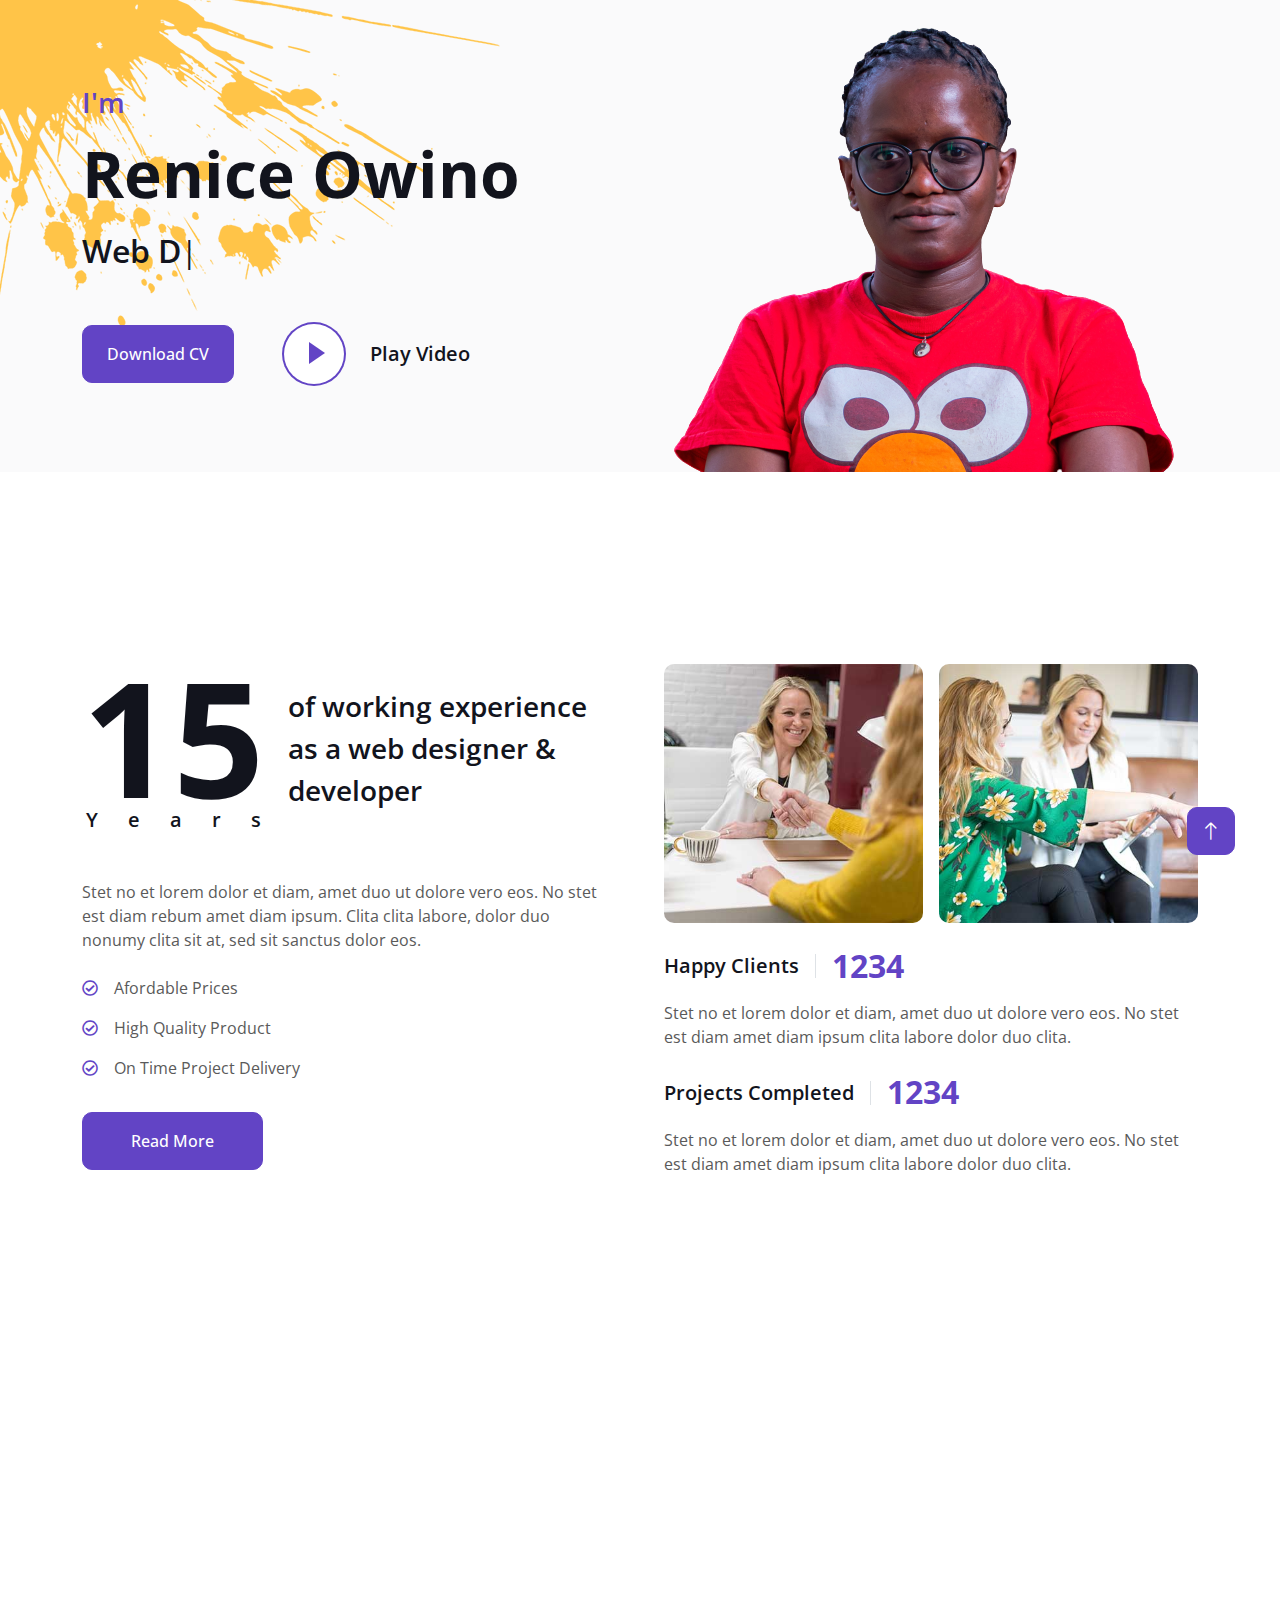
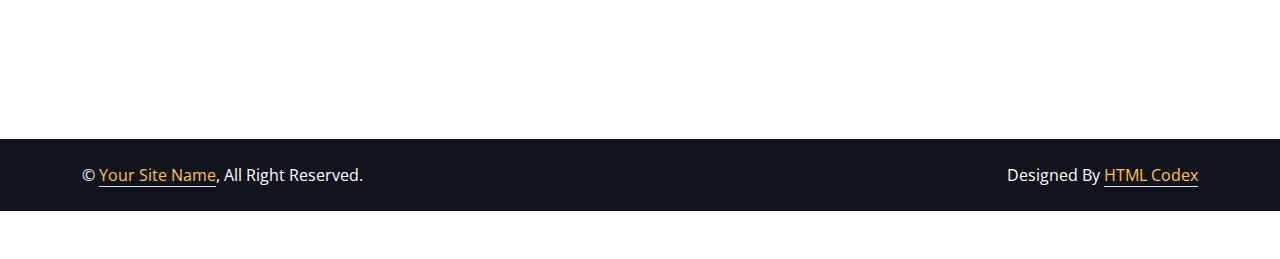
==== commit 0fa1056a: "Updated the nav bar" ====
--- a/index.html
+++ b/index.html
@@ -56,14 +56,7 @@
                 <a href="#about" class="nav-item nav-link">About</a>
                 <a href="#skill" class="nav-item nav-link">Skills</a>
                 <a href="#service" class="nav-item nav-link">Services</a>
-            </div>
-            <a href="index.html" class="navbar-brand bg-secondary py-3 px-4 mx-3 d-none d-lg-block">
-                <h1 class="text-primary fw-bold m-0">ProMan</h1>
-            </a>
-            <div class="navbar-nav me-auto py-0">
                 <a href="#project" class="nav-item nav-link">Projects</a>
-                <a href="#team" class="nav-item nav-link">Team</a>
-                <a href="#testimonial" class="nav-item nav-link">Testimonial</a>
                 <a href="#contact" class="nav-item nav-link">Contact</a>
             </div>
         </div>
@@ -77,9 +70,9 @@
             <div class="row g-5 align-items-center">
                 <div class="col-lg-6 py-6 pb-0 pt-lg-0">
                     <h3 class="text-primary mb-3">I'm</h3>
-                    <h1 class="display-3 mb-3">Kate Winslet</h1>
+                    <h1 class="display-3 mb-3">Renice Owino</h1>
                     <h2 class="typed-text-output d-inline"></h2>
-                    <div class="typed-text d-none">Web Designer, Web Developer, Front End Developer, Apps Designer, Apps Developer</div>
+                    <div class="typed-text d-none">Web Designer, Web Developer, Front End Developer, CurriculumDesigner, STEM Facilitator</div>
                     <div class="d-flex align-items-center pt-5">
                         <a href="" class="btn btn-primary py-3 px-4 me-5">Download CV</a>
                         <button type="button" class="btn-play" data-bs-toggle="modal"
@@ -90,7 +83,7 @@
                     </div>
                 </div>
                 <div class="col-lg-6">
-                    <img class="img-fluid" src="img/profile.png" alt="">
+                    <img class="img-fluid" src="img/1.png" alt="">
                 </div>
             </div>
         </div>
@@ -448,123 +441,7 @@
     <!-- Projects End -->
 
 
-    <!-- Team Start -->
-    <div class="container-xxl py-6 pb-5" id="team">
-        <div class="container">
-            <div class="row g-5 mb-5 wow fadeInUp" data-wow-delay="0.1s">
-                <div class="col-lg-6">
-                    <h1 class="display-5 mb-0">Team Members</h1>
-                </div>
-                <div class="col-lg-6 text-lg-end">
-                    <a class="btn btn-primary py-3 px-5" href="">Contact Us</a>
-                </div>
-            </div>
-            <div class="row g-4">
-                <div class="col-lg-4 col-md-6 wow fadeInUp" data-wow-delay="0.1s">
-                    <div class="team-item position-relative">
-                        <img class="img-fluid rounded" src="img/team-1.jpg" alt="">
-                        <div class="team-text bg-white rounded-end p-4">
-                            <div>
-                                <h5>Full Name</h5>
-                                <span>Designer</span>
-                            </div>
-                            <i class="fa fa-arrow-right fa-2x text-primary"></i>
-                        </div>
-                    </div>
-                </div>
-                <div class="col-lg-4 col-md-6 wow fadeInUp" data-wow-delay="0.3s">
-                    <div class="team-item position-relative">
-                        <img class="img-fluid rounded" src="img/team-2.jpg" alt="">
-                        <div class="team-text bg-white rounded-end p-4">
-                            <div>
-                                <h5>Full Name</h5>
-                                <span>Designer</span>
-                            </div>
-                            <i class="fa fa-arrow-right fa-2x text-primary"></i>
-                        </div>
-                    </div>
-                </div>
-                <div class="col-lg-4 col-md-6 wow fadeInUp" data-wow-delay="0.5s">
-                    <div class="team-item position-relative">
-                        <img class="img-fluid rounded" src="img/team-3.jpg" alt="">
-                        <div class="team-text bg-white rounded-end p-4">
-                            <div>
-                                <h5>Full Name</h5>
-                                <span>Designer</span>
-                            </div>
-                            <i class="fa fa-arrow-right fa-2x text-primary"></i>
-                        </div>
-                    </div>
-                </div>
-            </div>
-        </div>
-    </div>
-    <!-- Team End -->
-
-
-    <!-- Testimonial Start -->
-    <div class="container-fluid bg-light py-5 my-5" id="testimonial">
-        <div class="container-fluid py-5">
-            <h1 class="display-5 text-center mb-5 wow fadeInUp" data-wow-delay="0.1s">Testimonial</h1>
-            <div class="row justify-content-center">
-                <div class="col-lg-3 d-none d-lg-block">
-                    <div class="testimonial-left h-100">
-                        <img class="img-fluid wow fadeIn" data-wow-delay="0.1s" src="img/testimonial-1.jpg" alt="">
-                        <img class="img-fluid wow fadeIn" data-wow-delay="0.3s" src="img/testimonial-2.jpg" alt="">
-                        <img class="img-fluid wow fadeIn" data-wow-delay="0.5s" src="img/testimonial-3.jpg" alt="">
-                    </div>
-                </div>
-                <div class="col-lg-6 wow fadeInUp" data-wow-delay="0.5s">
-                    <div class="owl-carousel testimonial-carousel">
-                        <div class="testimonial-item text-center">
-                            <div class="position-relative mb-5">
-                                <img class="img-fluid rounded-circle border border-secondary p-2 mx-auto" src="img/testimonial-1.jpg" alt="">
-                                <div class="testimonial-icon">
-                                    <i class="fa fa-quote-left text-primary"></i>
-                                </div>
-                            </div>
-                            <p class="fs-5 fst-italic">Dolores sed duo clita tempor justo dolor et stet lorem kasd labore dolore lorem ipsum. At lorem lorem magna ut et, nonumy et labore et tempor diam tempor erat.</p>
-                            <hr class="w-25 mx-auto">
-                            <h5>Client Name</h5>
-                            <span>Profession</span>
-                        </div>
-                        <div class="testimonial-item text-center">
-                            <div class="position-relative mb-5">
-                                <img class="img-fluid rounded-circle border border-secondary p-2 mx-auto" src="img/testimonial-2.jpg" alt="">
-                                <div class="testimonial-icon">
-                                    <i class="fa fa-quote-left text-primary"></i>
-                                </div>
-                            </div>
-                            <p class="fs-5 fst-italic">Dolores sed duo clita tempor justo dolor et stet lorem kasd labore dolore lorem ipsum. At lorem lorem magna ut et, nonumy et labore et tempor diam tempor erat.</p>
-                            <hr class="w-25 mx-auto">
-                            <h5>Client Name</h5>
-                            <span>Profession</span>
-                        </div>
-                        <div class="testimonial-item text-center">
-                            <div class="position-relative mb-5">
-                                <img class="img-fluid rounded-circle border border-secondary p-2 mx-auto" src="img/testimonial-3.jpg" alt="">
-                                <div class="testimonial-icon">
-                                    <i class="fa fa-quote-left text-primary"></i>
-                                </div>
-                            </div>
-                            <p class="fs-5 fst-italic">Dolores sed duo clita tempor justo dolor et stet lorem kasd labore dolore lorem ipsum. At lorem lorem magna ut et, nonumy et labore et tempor diam tempor erat.</p>
-                            <hr class="w-25 mx-auto">
-                            <h5>Client Name</h5>
-                            <span>Profession</span>
-                        </div>
-                    </div>
-                </div>
-                <div class="col-lg-3 d-none d-lg-block">
-                    <div class="testimonial-right h-100">
-                        <img class="img-fluid wow fadeIn" data-wow-delay="0.1s" src="img/testimonial-1.jpg" alt="">
-                        <img class="img-fluid wow fadeIn" data-wow-delay="0.3s" src="img/testimonial-2.jpg" alt="">
-                        <img class="img-fluid wow fadeIn" data-wow-delay="0.5s" src="img/testimonial-3.jpg" alt="">
-                    </div>
-                </div>
-            </div>
-        </div>
-    </div>
-    <!-- Testimonial End -->
+   
 
 
     <!-- Contact Start -->
